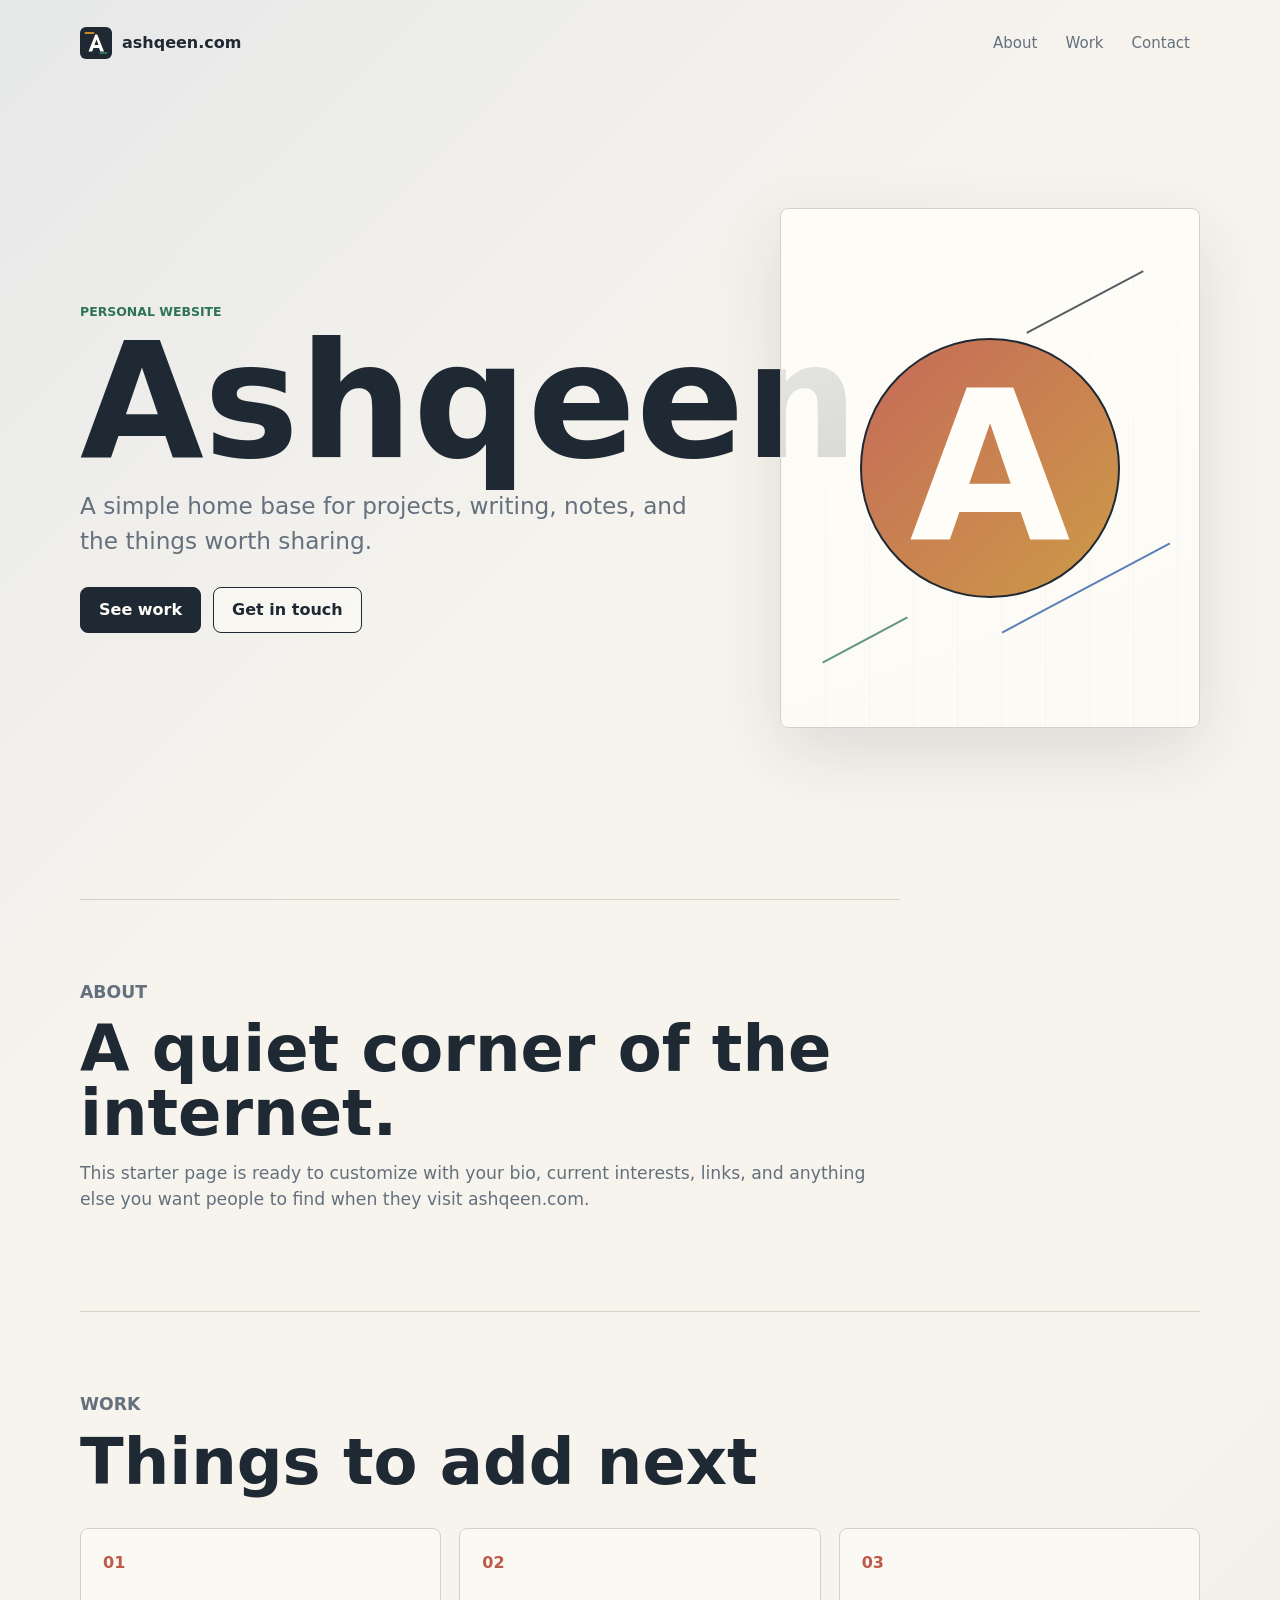
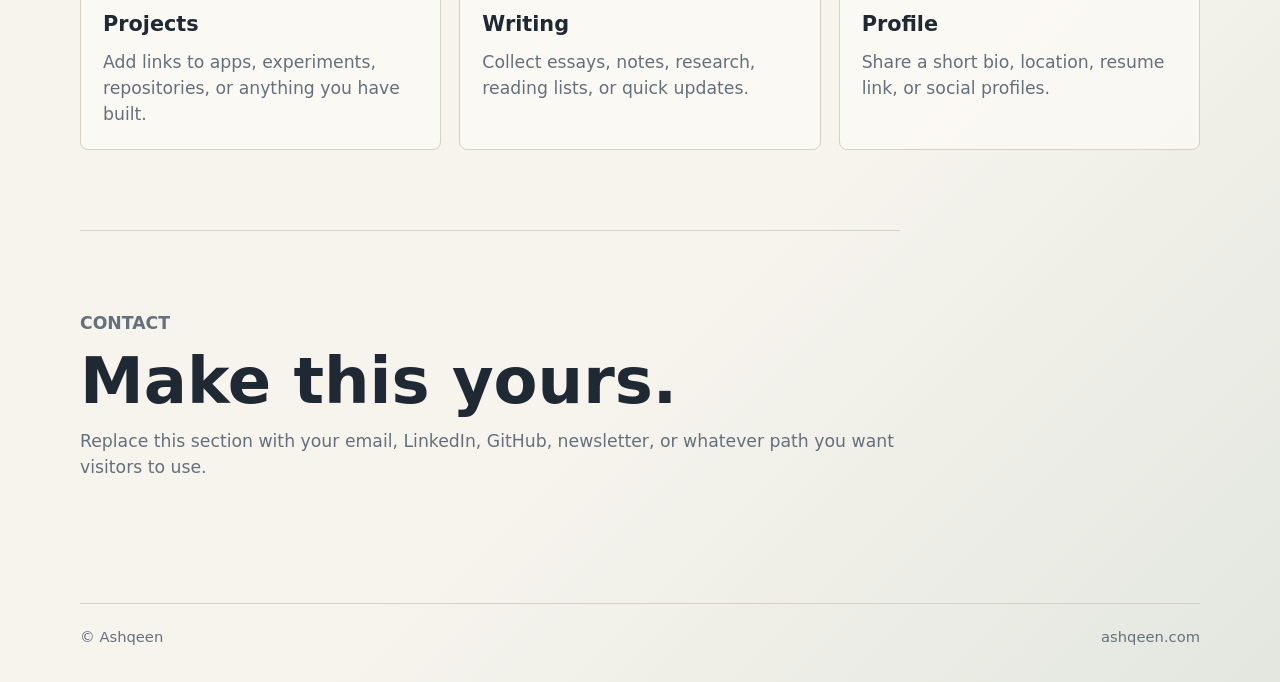
==== index.html @ 1aed115a "Initial ashqeen.com site" ====
<!doctype html>
<html lang="en">
  <head>
    <meta charset="utf-8">
    <meta name="viewport" content="width=device-width, initial-scale=1">
    <meta name="description" content="Personal website for Ashqeen.">
    <meta name="theme-color" content="#f7f4ee">
    <title>Ashqeen</title>
    <link rel="icon" href="assets/favicon.svg" type="image/svg+xml">
    <link rel="preload" href="styles.css" as="style">
    <link rel="stylesheet" href="styles.css">
  </head>
  <body>
    <header class="site-header" aria-label="Primary">
      <a class="brand" href="/" aria-label="Ashqeen home">
        <img src="assets/favicon.svg" alt="" width="32" height="32">
        <span>ashqeen.com</span>
      </a>
      <nav>
        <a href="#about">About</a>
        <a href="#work">Work</a>
        <a href="#contact">Contact</a>
      </nav>
    </header>

    <main>
      <section class="hero" aria-labelledby="intro-title">
        <div class="hero-copy">
          <p class="eyebrow">Personal website</p>
          <h1 id="intro-title">Ashqeen</h1>
          <p class="lede">
            A simple home base for projects, writing, notes, and the things worth sharing.
          </p>
          <div class="actions" aria-label="Page links">
            <a class="button primary" href="#work">See work</a>
            <a class="button secondary" href="#contact">Get in touch</a>
          </div>
        </div>
        <div class="portrait-panel" aria-hidden="true">
          <div class="monogram">A</div>
          <div class="signal-line one"></div>
          <div class="signal-line two"></div>
          <div class="signal-line three"></div>
        </div>
      </section>

      <section class="section" id="about" aria-labelledby="about-title">
        <p class="section-kicker">About</p>
        <h2 id="about-title">A quiet corner of the internet.</h2>
        <p>
          This starter page is ready to customize with your bio, current interests,
          links, and anything else you want people to find when they visit ashqeen.com.
        </p>
      </section>

      <section class="section work-grid" id="work" aria-labelledby="work-title">
        <div class="section-heading">
          <p class="section-kicker">Work</p>
          <h2 id="work-title">Things to add next</h2>
        </div>
        <article>
          <span class="item-index">01</span>
          <h3>Projects</h3>
          <p>Add links to apps, experiments, repositories, or anything you have built.</p>
        </article>
        <article>
          <span class="item-index">02</span>
          <h3>Writing</h3>
          <p>Collect essays, notes, research, reading lists, or quick updates.</p>
        </article>
        <article>
          <span class="item-index">03</span>
          <h3>Profile</h3>
          <p>Share a short bio, location, resume link, or social profiles.</p>
        </article>
      </section>

      <section class="section contact" id="contact" aria-labelledby="contact-title">
        <p class="section-kicker">Contact</p>
        <h2 id="contact-title">Make this yours.</h2>
        <p>
          Replace this section with your email, LinkedIn, GitHub, newsletter, or
          whatever path you want visitors to use.
        </p>
      </section>
    </main>

    <footer>
      <span>&copy; <span id="year"></span> Ashqeen</span>
      <a href="/">ashqeen.com</a>
    </footer>

    <script src="script.js"></script>
  </body>
</html>
---- styles.css ----
:root {
  color-scheme: light;
  --paper: #f7f4ee;
  --ink: #1f2933;
  --muted: #64707d;
  --line: #d7d0c4;
  --blue: #2457a6;
  --green: #2f735a;
  --coral: #bf5a48;
  --gold: #c58b2b;
  --white: #fffdf8;
  --shadow: 0 24px 70px rgba(31, 41, 51, 0.12);
}

* {
  box-sizing: border-box;
}

html {
  scroll-behavior: smooth;
}

body {
  margin: 0;
  min-height: 100vh;
  background:
    linear-gradient(135deg, rgba(36, 87, 166, 0.08), transparent 34%),
    linear-gradient(315deg, rgba(47, 115, 90, 0.1), transparent 28%),
    var(--paper);
  color: var(--ink);
  font-family:
    Inter, ui-sans-serif, system-ui, -apple-system, BlinkMacSystemFont, "Segoe UI",
    sans-serif;
  line-height: 1.5;
}

a {
  color: inherit;
  text-decoration: none;
}

.site-header {
  display: flex;
  align-items: center;
  justify-content: space-between;
  gap: 24px;
  width: min(1120px, calc(100% - 32px));
  margin: 0 auto;
  padding: 24px 0;
}

.brand {
  display: inline-flex;
  align-items: center;
  gap: 10px;
  font-weight: 800;
}

.brand img {
  display: block;
}

nav {
  display: flex;
  align-items: center;
  gap: 8px;
  color: var(--muted);
  font-size: 0.94rem;
}

nav a {
  border-radius: 8px;
  padding: 8px 10px;
}

nav a:hover,
nav a:focus-visible {
  background: rgba(255, 253, 248, 0.72);
  color: var(--ink);
  outline: none;
}

main {
  width: min(1120px, calc(100% - 32px));
  margin: 0 auto;
}

.hero {
  display: grid;
  grid-template-columns: minmax(0, 1fr) minmax(280px, 420px);
  align-items: center;
  gap: clamp(28px, 6vw, 72px);
  min-height: calc(100vh - 88px);
  padding: 36px 0 86px;
}

.hero-copy {
  max-width: 720px;
}

.eyebrow,
.section-kicker {
  margin: 0 0 12px;
  color: var(--green);
  font-size: 0.78rem;
  font-weight: 800;
  letter-spacing: 0;
  text-transform: uppercase;
}

h1,
h2,
h3,
p {
  margin-top: 0;
}

h1 {
  max-width: 10ch;
  margin-bottom: 18px;
  font-size: clamp(4.2rem, 16vw, 10rem);
  line-height: 0.86;
  letter-spacing: 0;
}

.lede {
  max-width: 650px;
  margin-bottom: 28px;
  color: var(--muted);
  font-size: clamp(1.1rem, 2vw, 1.45rem);
}

.actions {
  display: flex;
  flex-wrap: wrap;
  gap: 12px;
}

.button {
  display: inline-flex;
  align-items: center;
  justify-content: center;
  min-height: 46px;
  border: 1px solid var(--ink);
  border-radius: 8px;
  padding: 0 18px;
  font-weight: 800;
}

.button.primary {
  background: var(--ink);
  color: var(--white);
}

.button.secondary {
  background: rgba(255, 253, 248, 0.55);
}

.button:hover,
.button:focus-visible {
  transform: translateY(-1px);
  box-shadow: 0 10px 24px rgba(31, 41, 51, 0.12);
  outline: none;
}

.portrait-panel {
  position: relative;
  display: grid;
  place-items: center;
  min-height: 520px;
  overflow: hidden;
  border: 1px solid var(--line);
  border-radius: 8px;
  background:
    linear-gradient(160deg, rgba(255, 253, 248, 0.94), rgba(255, 253, 248, 0.68)),
    repeating-linear-gradient(
      90deg,
      rgba(36, 87, 166, 0.14) 0 1px,
      transparent 1px 44px
    );
  box-shadow: var(--shadow);
}

.monogram {
  display: grid;
  place-items: center;
  width: min(70%, 260px);
  aspect-ratio: 1;
  border: 2px solid var(--ink);
  border-radius: 50%;
  background:
    linear-gradient(135deg, rgba(191, 90, 72, 0.9), rgba(197, 139, 43, 0.86));
  color: var(--white);
  font-size: clamp(8rem, 19vw, 13rem);
  font-weight: 900;
  line-height: 1;
}

.signal-line {
  position: absolute;
  height: 2px;
  transform: rotate(-28deg);
  transform-origin: center;
  background: var(--ink);
  opacity: 0.75;
}

.signal-line.one {
  top: 92px;
  right: 48px;
  width: 132px;
}

.signal-line.two {
  right: 18px;
  bottom: 138px;
  width: 190px;
  background: var(--blue);
}

.signal-line.three {
  bottom: 86px;
  left: 36px;
  width: 96px;
  background: var(--green);
}

.section {
  max-width: 820px;
  padding: 80px 0;
  border-top: 1px solid var(--line);
}

.section h2 {
  margin-bottom: 16px;
  font-size: clamp(2rem, 5vw, 4rem);
  line-height: 1;
}

.section p {
  color: var(--muted);
  font-size: 1.08rem;
}

.work-grid {
  display: grid;
  grid-template-columns: repeat(3, minmax(0, 1fr));
  gap: 18px;
  max-width: none;
}

.section-heading {
  grid-column: 1 / -1;
}

article {
  min-height: 220px;
  border: 1px solid var(--line);
  border-radius: 8px;
  padding: 22px;
  background: rgba(255, 253, 248, 0.6);
}

.item-index {
  display: block;
  margin-bottom: 34px;
  color: var(--coral);
  font-weight: 900;
}

article h3 {
  margin-bottom: 10px;
  font-size: 1.3rem;
}

article p {
  margin-bottom: 0;
  font-size: 0.98rem;
}

.contact {
  padding-bottom: 104px;
}

footer {
  display: flex;
  align-items: center;
  justify-content: space-between;
  gap: 16px;
  width: min(1120px, calc(100% - 32px));
  margin: 0 auto;
  border-top: 1px solid var(--line);
  padding: 22px 0 34px;
  color: var(--muted);
  font-size: 0.92rem;
}

@media (max-width: 820px) {
  .site-header,
  footer {
    align-items: flex-start;
    flex-direction: column;
  }

  nav {
    width: 100%;
    justify-content: space-between;
  }

  .hero {
    grid-template-columns: 1fr;
    min-height: auto;
    padding-top: 42px;
  }

  .portrait-panel {
    min-height: 340px;
  }

  .work-grid {
    grid-template-columns: 1fr;
  }
}

@media (max-width: 480px) {
  .site-header,
  main,
  footer {
    width: min(100% - 24px, 1120px);
  }

  .brand span {
    font-size: 0.95rem;
  }

  nav a {
    padding: 8px 6px;
  }

  .button {
    width: 100%;
  }
}
---- styles.css ----
:root {
  color-scheme: light;
  --paper: #f7f4ee;
  --ink: #1f2933;
  --muted: #64707d;
  --line: #d7d0c4;
  --blue: #2457a6;
  --green: #2f735a;
  --coral: #bf5a48;
  --gold: #c58b2b;
  --white: #fffdf8;
  --shadow: 0 24px 70px rgba(31, 41, 51, 0.12);
}

* {
  box-sizing: border-box;
}

html {
  scroll-behavior: smooth;
}

body {
  margin: 0;
  min-height: 100vh;
  background:
    linear-gradient(135deg, rgba(36, 87, 166, 0.08), transparent 34%),
    linear-gradient(315deg, rgba(47, 115, 90, 0.1), transparent 28%),
    var(--paper);
  color: var(--ink);
  font-family:
    Inter, ui-sans-serif, system-ui, -apple-system, BlinkMacSystemFont, "Segoe UI",
    sans-serif;
  line-height: 1.5;
}

a {
  color: inherit;
  text-decoration: none;
}

.site-header {
  display: flex;
  align-items: center;
  justify-content: space-between;
  gap: 24px;
  width: min(1120px, calc(100% - 32px));
  margin: 0 auto;
  padding: 24px 0;
}

.brand {
  display: inline-flex;
  align-items: center;
  gap: 10px;
  font-weight: 800;
}

.brand img {
  display: block;
}

nav {
  display: flex;
  align-items: center;
  gap: 8px;
  color: var(--muted);
  font-size: 0.94rem;
}

nav a {
  border-radius: 8px;
  padding: 8px 10px;
}

nav a:hover,
nav a:focus-visible {
  background: rgba(255, 253, 248, 0.72);
  color: var(--ink);
  outline: none;
}

main {
  width: min(1120px, calc(100% - 32px));
  margin: 0 auto;
}

.hero {
  display: grid;
  grid-template-columns: minmax(0, 1fr) minmax(280px, 420px);
  align-items: center;
  gap: clamp(28px, 6vw, 72px);
  min-height: calc(100vh - 88px);
  padding: 36px 0 86px;
}

.hero-copy {
  max-width: 720px;
}

.eyebrow,
.section-kicker {
  margin: 0 0 12px;
  color: var(--green);
  font-size: 0.78rem;
  font-weight: 800;
  letter-spacing: 0;
  text-transform: uppercase;
}

h1,
h2,
h3,
p {
  margin-top: 0;
}

h1 {
  max-width: 10ch;
  margin-bottom: 18px;
  font-size: clamp(4.2rem, 16vw, 10rem);
  line-height: 0.86;
  letter-spacing: 0;
}

.lede {
  max-width: 650px;
  margin-bottom: 28px;
  color: var(--muted);
  font-size: clamp(1.1rem, 2vw, 1.45rem);
}

.actions {
  display: flex;
  flex-wrap: wrap;
  gap: 12px;
}

.button {
  display: inline-flex;
  align-items: center;
  justify-content: center;
  min-height: 46px;
  border: 1px solid var(--ink);
  border-radius: 8px;
  padding: 0 18px;
  font-weight: 800;
}

.button.primary {
  background: var(--ink);
  color: var(--white);
}

.button.secondary {
  background: rgba(255, 253, 248, 0.55);
}

.button:hover,
.button:focus-visible {
  transform: translateY(-1px);
  box-shadow: 0 10px 24px rgba(31, 41, 51, 0.12);
  outline: none;
}

.portrait-panel {
  position: relative;
  display: grid;
  place-items: center;
  min-height: 520px;
  overflow: hidden;
  border: 1px solid var(--line);
  border-radius: 8px;
  background:
    linear-gradient(160deg, rgba(255, 253, 248, 0.94), rgba(255, 253, 248, 0.68)),
    repeating-linear-gradient(
      90deg,
      rgba(36, 87, 166, 0.14) 0 1px,
      transparent 1px 44px
    );
  box-shadow: var(--shadow);
}

.monogram {
  display: grid;
  place-items: center;
  width: min(70%, 260px);
  aspect-ratio: 1;
  border: 2px solid var(--ink);
  border-radius: 50%;
  background:
    linear-gradient(135deg, rgba(191, 90, 72, 0.9), rgba(197, 139, 43, 0.86));
  color: var(--white);
  font-size: clamp(8rem, 19vw, 13rem);
  font-weight: 900;
  line-height: 1;
}

.signal-line {
  position: absolute;
  height: 2px;
  transform: rotate(-28deg);
  transform-origin: center;
  background: var(--ink);
  opacity: 0.75;
}

.signal-line.one {
  top: 92px;
  right: 48px;
  width: 132px;
}

.signal-line.two {
  right: 18px;
  bottom: 138px;
  width: 190px;
  background: var(--blue);
}

.signal-line.three {
  bottom: 86px;
  left: 36px;
  width: 96px;
  background: var(--green);
}

.section {
  max-width: 820px;
  padding: 80px 0;
  border-top: 1px solid var(--line);
}

.section h2 {
  margin-bottom: 16px;
  font-size: clamp(2rem, 5vw, 4rem);
  line-height: 1;
}

.section p {
  color: var(--muted);
  font-size: 1.08rem;
}

.work-grid {
  display: grid;
  grid-template-columns: repeat(3, minmax(0, 1fr));
  gap: 18px;
  max-width: none;
}

.section-heading {
  grid-column: 1 / -1;
}

article {
  min-height: 220px;
  border: 1px solid var(--line);
  border-radius: 8px;
  padding: 22px;
  background: rgba(255, 253, 248, 0.6);
}

.item-index {
  display: block;
  margin-bottom: 34px;
  color: var(--coral);
  font-weight: 900;
}

article h3 {
  margin-bottom: 10px;
  font-size: 1.3rem;
}

article p {
  margin-bottom: 0;
  font-size: 0.98rem;
}

.contact {
  padding-bottom: 104px;
}

footer {
  display: flex;
  align-items: center;
  justify-content: space-between;
  gap: 16px;
  width: min(1120px, calc(100% - 32px));
  margin: 0 auto;
  border-top: 1px solid var(--line);
  padding: 22px 0 34px;
  color: var(--muted);
  font-size: 0.92rem;
}

@media (max-width: 820px) {
  .site-header,
  footer {
    align-items: flex-start;
    flex-direction: column;
  }

  nav {
    width: 100%;
    justify-content: space-between;
  }

  .hero {
    grid-template-columns: 1fr;
    min-height: auto;
    padding-top: 42px;
  }

  .portrait-panel {
    min-height: 340px;
  }

  .work-grid {
    grid-template-columns: 1fr;
  }
}

@media (max-width: 480px) {
  .site-header,
  main,
  footer {
    width: min(100% - 24px, 1120px);
  }

  .brand span {
    font-size: 0.95rem;
  }

  nav a {
    padding: 8px 6px;
  }

  .button {
    width: 100%;
  }
}
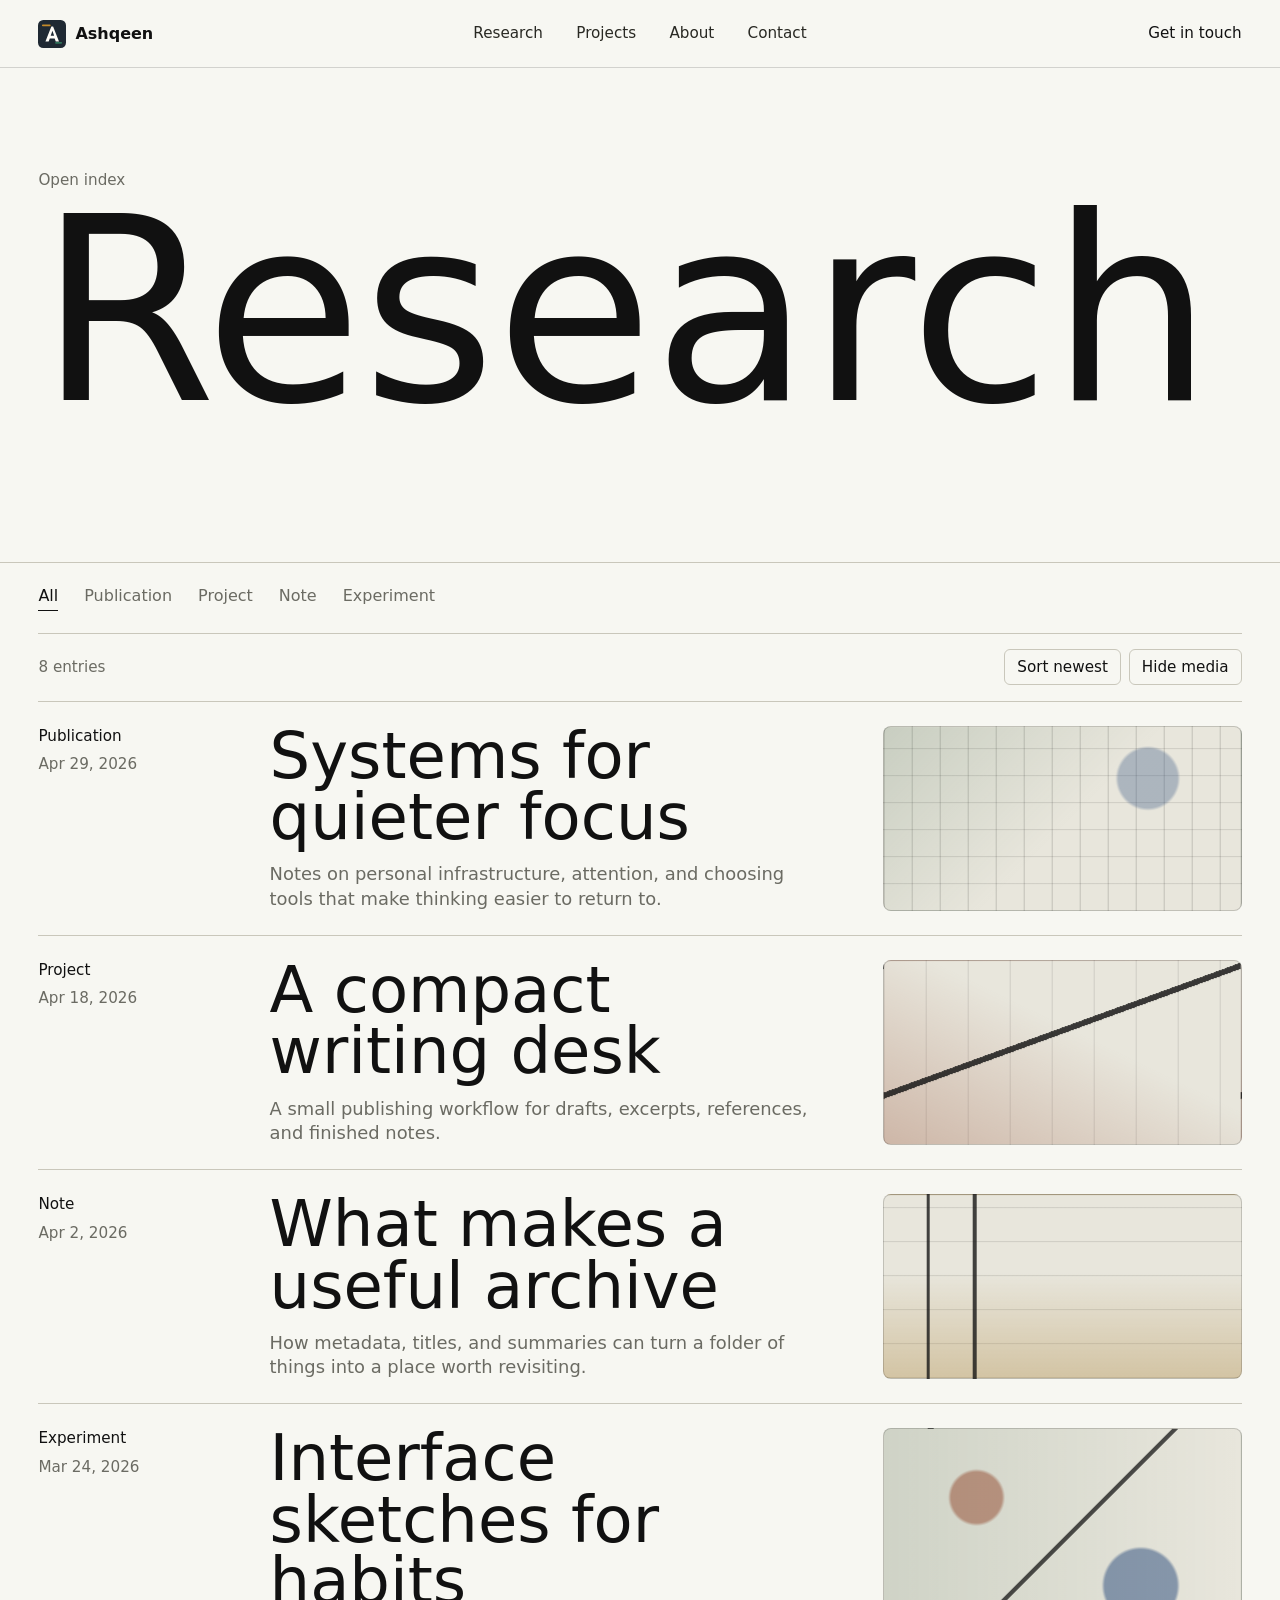
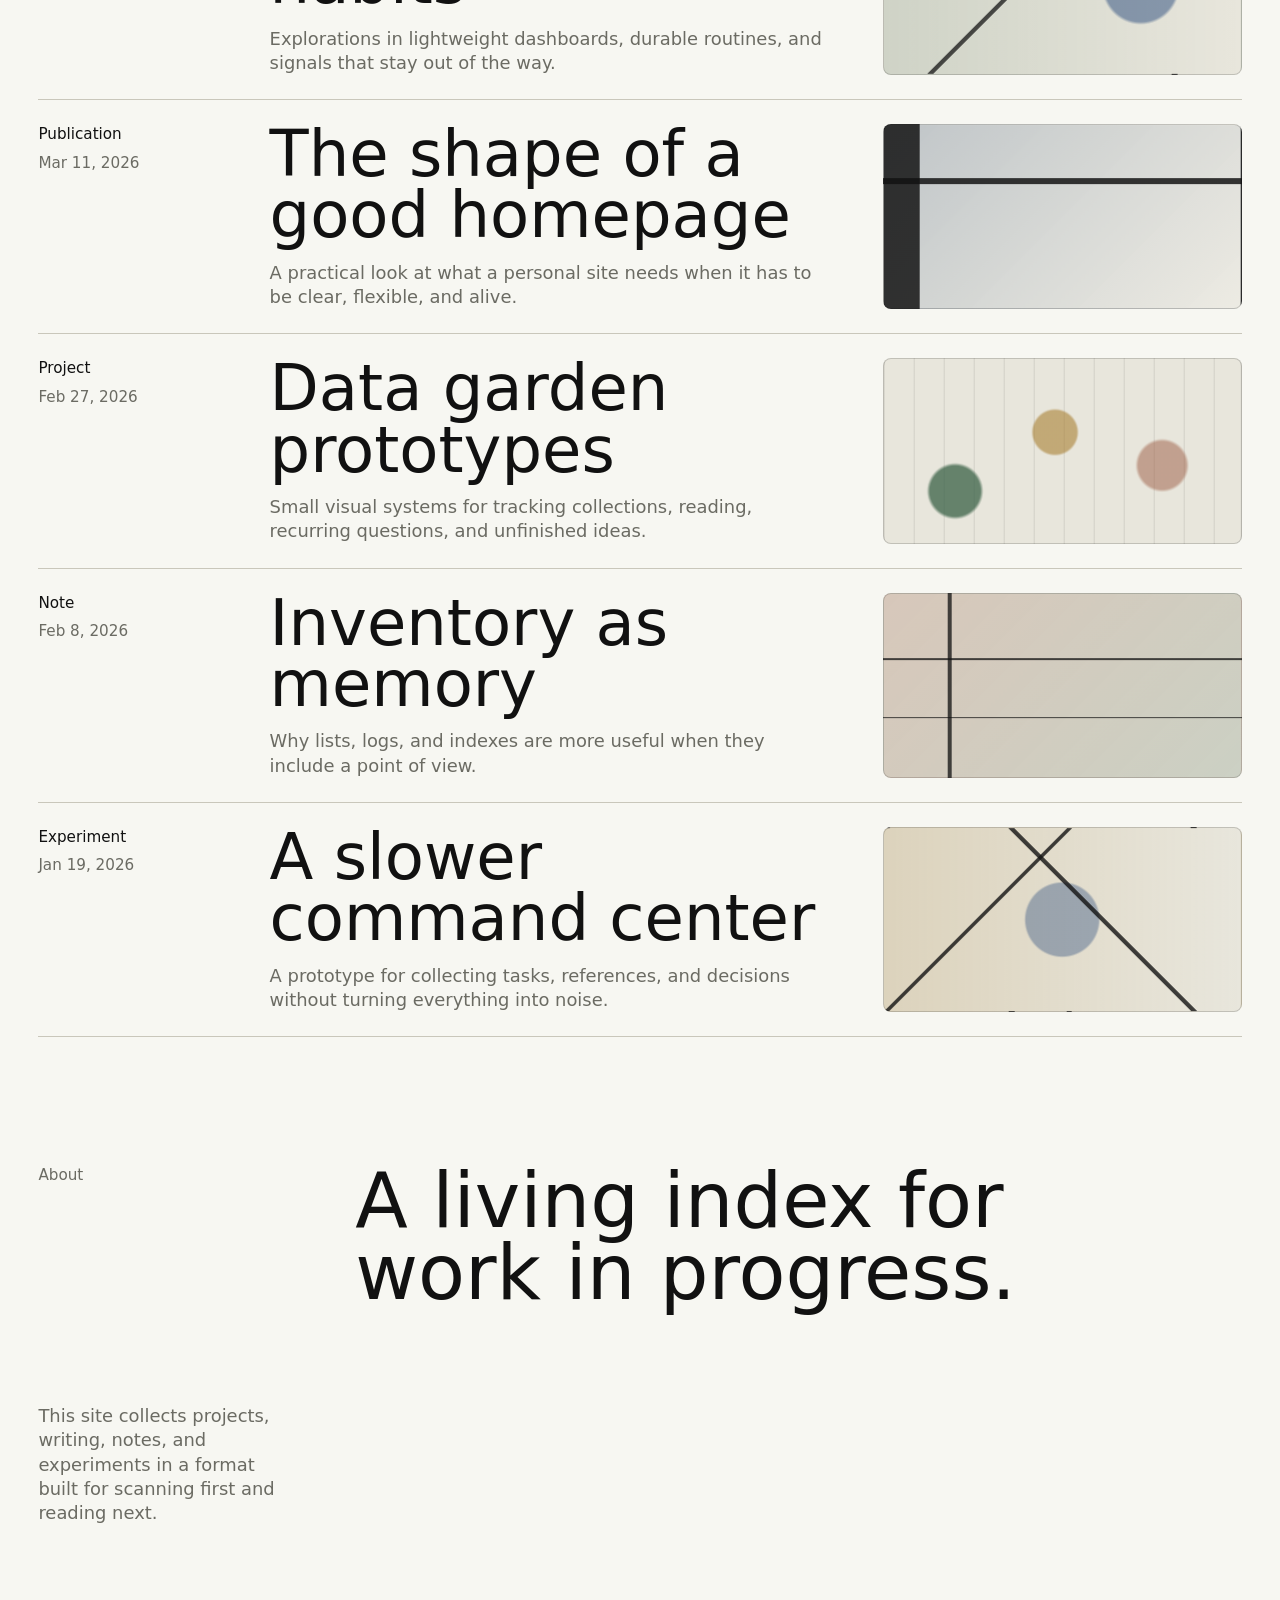
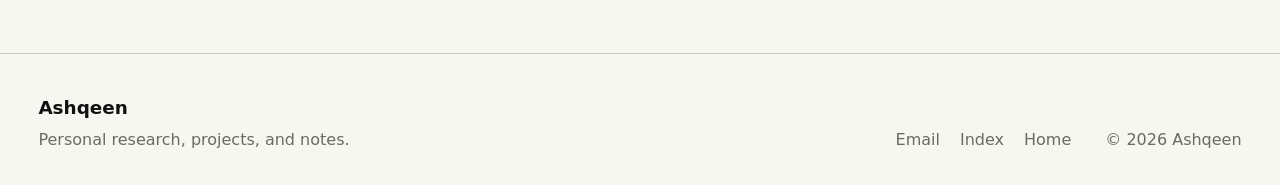
==== commit 8d24f5b0: "db migration from card names to ids for decks, conditoinals, boards, stats" ====
--- a/index.html
+++ b/index.html
@@ -3,9 +3,9 @@
   <head>
     <meta charset="utf-8">
     <meta name="viewport" content="width=device-width, initial-scale=1">
-    <meta name="description" content="Personal website for Ashqeen.">
-    <meta name="theme-color" content="#f7f4ee">
-    <title>Ashqeen</title>
+    <meta name="description" content="Personal research index for Ashqeen.">
+    <meta name="theme-color" content="#f7f7f2">
+    <title>Ashqeen Research</title>
     <link rel="icon" href="assets/favicon.svg" type="image/svg+xml">
     <link rel="preload" href="styles.css" as="style">
     <link rel="stylesheet" href="styles.css">
@@ -13,81 +13,177 @@
   <body>
     <header class="site-header" aria-label="Primary">
       <a class="brand" href="/" aria-label="Ashqeen home">
-        <img src="assets/favicon.svg" alt="" width="32" height="32">
-        <span>ashqeen.com</span>
+        <img src="assets/favicon.svg" alt="" width="28" height="28">
+        <span>Ashqeen</span>
       </a>
-      <nav>
+      <nav class="primary-nav" aria-label="Main navigation">
+        <a href="#index">Research</a>
+        <a href="#index">Projects</a>
         <a href="#about">About</a>
-        <a href="#work">Work</a>
         <a href="#contact">Contact</a>
       </nav>
+      <a class="header-link" href="mailto:hello@ashqeen.com">Get in touch</a>
     </header>
 
     <main>
-      <section class="hero" aria-labelledby="intro-title">
-        <div class="hero-copy">
-          <p class="eyebrow">Personal website</p>
-          <h1 id="intro-title">Ashqeen</h1>
-          <p class="lede">
-            A simple home base for projects, writing, notes, and the things worth sharing.
-          </p>
-          <div class="actions" aria-label="Page links">
-            <a class="button primary" href="#work">See work</a>
-            <a class="button secondary" href="#contact">Get in touch</a>
+      <section class="page-intro" aria-labelledby="page-title">
+        <p class="breadcrumb">Open index</p>
+        <h1 id="page-title">Research</h1>
+      </section>
+
+      <section class="index-shell" id="index" aria-label="Research index">
+        <div class="index-tabs" role="tablist" aria-label="Filter research">
+          <button class="tab is-active" type="button" data-filter="all" aria-pressed="true">All</button>
+          <button class="tab" type="button" data-filter="publication" aria-pressed="false">Publication</button>
+          <button class="tab" type="button" data-filter="project" aria-pressed="false">Project</button>
+          <button class="tab" type="button" data-filter="note" aria-pressed="false">Note</button>
+          <button class="tab" type="button" data-filter="experiment" aria-pressed="false">Experiment</button>
+        </div>
+
+        <div class="index-controls" aria-label="Index controls">
+          <span id="result-count">8 entries</span>
+          <div class="control-group">
+            <button class="control-button" type="button" id="sort-toggle" aria-pressed="false">Sort newest</button>
+            <button class="control-button" type="button" id="media-toggle" aria-pressed="true">Hide media</button>
           </div>
         </div>
-        <div class="portrait-panel" aria-hidden="true">
-          <div class="monogram">A</div>
-          <div class="signal-line one"></div>
-          <div class="signal-line two"></div>
-          <div class="signal-line three"></div>
+
+        <div class="article-grid" id="article-grid">
+          <article class="research-card" data-category="publication" data-date="2026-04-29">
+            <a href="#contact" aria-label="Read Systems for quieter focus">
+              <div class="card-meta">
+                <span>Publication</span>
+                <time datetime="2026-04-29">Apr 29, 2026</time>
+              </div>
+              <div class="card-body">
+                <h2>Systems for quieter focus</h2>
+                <p>Notes on personal infrastructure, attention, and choosing tools that make thinking easier to return to.</p>
+              </div>
+              <div class="card-media media-field" aria-hidden="true"></div>
+            </a>
+          </article>
+
+          <article class="research-card" data-category="project" data-date="2026-04-18">
+            <a href="#contact" aria-label="Read A compact writing desk">
+              <div class="card-meta">
+                <span>Project</span>
+                <time datetime="2026-04-18">Apr 18, 2026</time>
+              </div>
+              <div class="card-body">
+                <h2>A compact writing desk</h2>
+                <p>A small publishing workflow for drafts, excerpts, references, and finished notes.</p>
+              </div>
+              <div class="card-media media-desk" aria-hidden="true"></div>
+            </a>
+          </article>
+
+          <article class="research-card" data-category="note" data-date="2026-04-02">
+            <a href="#contact" aria-label="Read What makes a useful archive">
+              <div class="card-meta">
+                <span>Note</span>
+                <time datetime="2026-04-02">Apr 2, 2026</time>
+              </div>
+              <div class="card-body">
+                <h2>What makes a useful archive</h2>
+                <p>How metadata, titles, and summaries can turn a folder of things into a place worth revisiting.</p>
+              </div>
+              <div class="card-media media-archive" aria-hidden="true"></div>
+            </a>
+          </article>
+
+          <article class="research-card" data-category="experiment" data-date="2026-03-24">
+            <a href="#contact" aria-label="Read Interface sketches for habits">
+              <div class="card-meta">
+                <span>Experiment</span>
+                <time datetime="2026-03-24">Mar 24, 2026</time>
+              </div>
+              <div class="card-body">
+                <h2>Interface sketches for habits</h2>
+                <p>Explorations in lightweight dashboards, durable routines, and signals that stay out of the way.</p>
+              </div>
+              <div class="card-media media-sketch" aria-hidden="true"></div>
+            </a>
+          </article>
+
+          <article class="research-card" data-category="publication" data-date="2026-03-11">
+            <a href="#contact" aria-label="Read The shape of a good homepage">
+              <div class="card-meta">
+                <span>Publication</span>
+                <time datetime="2026-03-11">Mar 11, 2026</time>
+              </div>
+              <div class="card-body">
+                <h2>The shape of a good homepage</h2>
+                <p>A practical look at what a personal site needs when it has to be clear, flexible, and alive.</p>
+              </div>
+              <div class="card-media media-home" aria-hidden="true"></div>
+            </a>
+          </article>
+
+          <article class="research-card" data-category="project" data-date="2026-02-27">
+            <a href="#contact" aria-label="Read Data garden prototypes">
+              <div class="card-meta">
+                <span>Project</span>
+                <time datetime="2026-02-27">Feb 27, 2026</time>
+              </div>
+              <div class="card-body">
+                <h2>Data garden prototypes</h2>
+                <p>Small visual systems for tracking collections, reading, recurring questions, and unfinished ideas.</p>
+              </div>
+              <div class="card-media media-garden" aria-hidden="true"></div>
+            </a>
+          </article>
+
+          <article class="research-card" data-category="note" data-date="2026-02-08">
+            <a href="#contact" aria-label="Read Inventory as memory">
+              <div class="card-meta">
+                <span>Note</span>
+                <time datetime="2026-02-08">Feb 8, 2026</time>
+              </div>
+              <div class="card-body">
+                <h2>Inventory as memory</h2>
+                <p>Why lists, logs, and indexes are more useful when they include a point of view.</p>
+              </div>
+              <div class="card-media media-memory" aria-hidden="true"></div>
+            </a>
+          </article>
+
+          <article class="research-card" data-category="experiment" data-date="2026-01-19">
+            <a href="#contact" aria-label="Read A slower command center">
+              <div class="card-meta">
+                <span>Experiment</span>
+                <time datetime="2026-01-19">Jan 19, 2026</time>
+              </div>
+              <div class="card-body">
+                <h2>A slower command center</h2>
+                <p>A prototype for collecting tasks, references, and decisions without turning everything into noise.</p>
+              </div>
+              <div class="card-media media-center" aria-hidden="true"></div>
+            </a>
+          </article>
         </div>
       </section>
 
-      <section class="section" id="about" aria-labelledby="about-title">
+      <section class="about-band" id="about" aria-labelledby="about-title">
         <p class="section-kicker">About</p>
-        <h2 id="about-title">A quiet corner of the internet.</h2>
+        <h2 id="about-title">A living index for work in progress.</h2>
         <p>
-          This starter page is ready to customize with your bio, current interests,
-          links, and anything else you want people to find when they visit ashqeen.com.
-        </p>
-      </section>
-
-      <section class="section work-grid" id="work" aria-labelledby="work-title">
-        <div class="section-heading">
-          <p class="section-kicker">Work</p>
-          <h2 id="work-title">Things to add next</h2>
-        </div>
-        <article>
-          <span class="item-index">01</span>
-          <h3>Projects</h3>
-          <p>Add links to apps, experiments, repositories, or anything you have built.</p>
-        </article>
-        <article>
-          <span class="item-index">02</span>
-          <h3>Writing</h3>
-          <p>Collect essays, notes, research, reading lists, or quick updates.</p>
-        </article>
-        <article>
-          <span class="item-index">03</span>
-          <h3>Profile</h3>
-          <p>Share a short bio, location, resume link, or social profiles.</p>
-        </article>
-      </section>
-
-      <section class="section contact" id="contact" aria-labelledby="contact-title">
-        <p class="section-kicker">Contact</p>
-        <h2 id="contact-title">Make this yours.</h2>
-        <p>
-          Replace this section with your email, LinkedIn, GitHub, newsletter, or
-          whatever path you want visitors to use.
+          This site collects projects, writing, notes, and experiments in a format
+          built for scanning first and reading next.
         </p>
       </section>
     </main>
 
-    <footer>
-      <span>&copy; <span id="year"></span> Ashqeen</span>
-      <a href="/">ashqeen.com</a>
+    <footer id="contact">
+      <div>
+        <h2>Ashqeen</h2>
+        <p>Personal research, projects, and notes.</p>
+      </div>
+      <div class="footer-links" aria-label="Footer links">
+        <a href="mailto:hello@ashqeen.com">Email</a>
+        <a href="#index">Index</a>
+        <a href="/">Home</a>
+      </div>
+      <p class="copyright">&copy; <span id="year"></span> Ashqeen</p>
     </footer>
 
     <script src="script.js"></script>
--- a/styles.css
+++ b/styles.css
@@ -1,15 +1,15 @@
 :root {
   color-scheme: light;
-  --paper: #f7f4ee;
-  --ink: #1f2933;
-  --muted: #64707d;
-  --line: #d7d0c4;
-  --blue: #2457a6;
-  --green: #2f735a;
-  --coral: #bf5a48;
-  --gold: #c58b2b;
-  --white: #fffdf8;
-  --shadow: 0 24px 70px rgba(31, 41, 51, 0.12);
+  --paper: #f7f7f2;
+  --ink: #111111;
+  --muted: #6b6b63;
+  --soft: #e8e6dc;
+  --line: #c9c7bb;
+  --panel: #ffffff;
+  --green: #375f44;
+  --blue: #2f4f7f;
+  --clay: #9b5b42;
+  --gold: #a67c2d;
 }
 
 * {
@@ -23,15 +23,20 @@
 body {
   margin: 0;
   min-height: 100vh;
-  background:
-    linear-gradient(135deg, rgba(36, 87, 166, 0.08), transparent 34%),
-    linear-gradient(315deg, rgba(47, 115, 90, 0.1), transparent 28%),
-    var(--paper);
+  background: var(--paper);
   color: var(--ink);
   font-family:
     Inter, ui-sans-serif, system-ui, -apple-system, BlinkMacSystemFont, "Segoe UI",
     sans-serif;
-  line-height: 1.5;
+  line-height: 1.35;
+}
+
+body.media-hidden .card-media {
+  display: none;
+}
+
+body.media-hidden .research-card a {
+  grid-template-columns: 180px minmax(0, 1fr);
 }
 
 a {
@@ -39,305 +44,438 @@
   text-decoration: none;
 }
 
+button {
+  color: inherit;
+  font: inherit;
+}
+
 .site-header {
+  position: sticky;
+  top: 0;
+  z-index: 10;
+  display: grid;
+  grid-template-columns: minmax(120px, 1fr) auto minmax(120px, 1fr);
+  align-items: center;
+  gap: 18px;
+  min-height: 68px;
+  border-bottom: 1px solid rgba(17, 17, 17, 0.16);
+  padding: 0 clamp(16px, 3vw, 40px);
+  background: rgba(247, 247, 242, 0.92);
+  backdrop-filter: blur(16px);
+}
+
+.brand,
+.primary-nav,
+.header-link,
+.footer-links {
   display: flex;
   align-items: center;
-  justify-content: space-between;
-  gap: 24px;
-  width: min(1120px, calc(100% - 32px));
-  margin: 0 auto;
-  padding: 24px 0;
 }
 
 .brand {
-  display: inline-flex;
-  align-items: center;
-  gap: 10px;
-  font-weight: 800;
+  gap: 9px;
+  width: max-content;
+  font-weight: 700;
 }
 
 .brand img {
   display: block;
 }
 
-nav {
+.primary-nav {
+  justify-content: center;
+  gap: clamp(14px, 2.6vw, 34px);
+  color: #292923;
+  font-size: 0.95rem;
+}
+
+.primary-nav a,
+.header-link,
+.footer-links a {
+  border-radius: 6px;
+  text-underline-offset: 4px;
+}
+
+.primary-nav a:hover,
+.primary-nav a:focus-visible,
+.header-link:hover,
+.header-link:focus-visible,
+.footer-links a:hover,
+.footer-links a:focus-visible {
+  text-decoration: underline;
+  outline: none;
+}
+
+.header-link {
+  justify-self: end;
+  width: max-content;
+  font-size: 0.95rem;
+}
+
+main {
+  width: min(100%, 1600px);
+  margin: 0 auto;
+}
+
+.page-intro {
+  min-height: clamp(360px, 55vh, 640px);
+  border-bottom: 1px solid var(--line);
+  padding: clamp(38px, 8vw, 118px) clamp(16px, 3vw, 40px) 30px;
+}
+
+.breadcrumb,
+.section-kicker {
+  margin: 0 0 16px;
+  color: var(--muted);
+  font-size: 0.95rem;
+}
+
+h1,
+h2,
+p {
+  margin-top: 0;
+}
+
+h1 {
+  margin-bottom: 0;
+  font-size: clamp(5.5rem, 20vw, 18rem);
+  font-weight: 500;
+  letter-spacing: 0;
+  line-height: 0.82;
+}
+
+.index-shell {
+  padding: 0 clamp(16px, 3vw, 40px);
+}
+
+.index-tabs {
   display: flex;
   align-items: center;
-  gap: 8px;
-  color: var(--muted);
-  font-size: 0.94rem;
-}
-
-nav a {
-  border-radius: 8px;
-  padding: 8px 10px;
-}
-
-nav a:hover,
-nav a:focus-visible {
-  background: rgba(255, 253, 248, 0.72);
+  gap: 26px;
+  overflow-x: auto;
+  border-bottom: 1px solid var(--line);
+  padding: 22px 0;
+  scrollbar-width: none;
+}
+
+.index-tabs::-webkit-scrollbar {
+  display: none;
+}
+
+.tab,
+.control-button {
+  border: 0;
+  background: transparent;
+  cursor: pointer;
+}
+
+.tab {
+  flex: 0 0 auto;
+  border-bottom: 1px solid transparent;
+  padding: 0 0 3px;
+  color: var(--muted);
+}
+
+.tab:hover,
+.tab:focus-visible,
+.tab.is-active {
+  border-color: var(--ink);
   color: var(--ink);
   outline: none;
 }
 
-main {
-  width: min(1120px, calc(100% - 32px));
-  margin: 0 auto;
-}
-
-.hero {
-  display: grid;
-  grid-template-columns: minmax(0, 1fr) minmax(280px, 420px);
-  align-items: center;
-  gap: clamp(28px, 6vw, 72px);
-  min-height: calc(100vh - 88px);
-  padding: 36px 0 86px;
-}
-
-.hero-copy {
-  max-width: 720px;
-}
-
-.eyebrow,
-.section-kicker {
-  margin: 0 0 12px;
-  color: var(--green);
-  font-size: 0.78rem;
-  font-weight: 800;
-  letter-spacing: 0;
-  text-transform: uppercase;
-}
-
-h1,
-h2,
-h3,
-p {
-  margin-top: 0;
-}
-
-h1 {
-  max-width: 10ch;
-  margin-bottom: 18px;
-  font-size: clamp(4.2rem, 16vw, 10rem);
-  line-height: 0.86;
-  letter-spacing: 0;
-}
-
-.lede {
-  max-width: 650px;
-  margin-bottom: 28px;
-  color: var(--muted);
-  font-size: clamp(1.1rem, 2vw, 1.45rem);
-}
-
-.actions {
-  display: flex;
-  flex-wrap: wrap;
-  gap: 12px;
-}
-
-.button {
-  display: inline-flex;
-  align-items: center;
-  justify-content: center;
-  min-height: 46px;
-  border: 1px solid var(--ink);
-  border-radius: 8px;
-  padding: 0 18px;
-  font-weight: 800;
-}
-
-.button.primary {
-  background: var(--ink);
-  color: var(--white);
-}
-
-.button.secondary {
-  background: rgba(255, 253, 248, 0.55);
-}
-
-.button:hover,
-.button:focus-visible {
-  transform: translateY(-1px);
-  box-shadow: 0 10px 24px rgba(31, 41, 51, 0.12);
-  outline: none;
-}
-
-.portrait-panel {
-  position: relative;
-  display: grid;
-  place-items: center;
-  min-height: 520px;
-  overflow: hidden;
-  border: 1px solid var(--line);
-  border-radius: 8px;
-  background:
-    linear-gradient(160deg, rgba(255, 253, 248, 0.94), rgba(255, 253, 248, 0.68)),
-    repeating-linear-gradient(
-      90deg,
-      rgba(36, 87, 166, 0.14) 0 1px,
-      transparent 1px 44px
-    );
-  box-shadow: var(--shadow);
-}
-
-.monogram {
-  display: grid;
-  place-items: center;
-  width: min(70%, 260px);
-  aspect-ratio: 1;
-  border: 2px solid var(--ink);
-  border-radius: 50%;
-  background:
-    linear-gradient(135deg, rgba(191, 90, 72, 0.9), rgba(197, 139, 43, 0.86));
-  color: var(--white);
-  font-size: clamp(8rem, 19vw, 13rem);
-  font-weight: 900;
-  line-height: 1;
-}
-
-.signal-line {
-  position: absolute;
-  height: 2px;
-  transform: rotate(-28deg);
-  transform-origin: center;
-  background: var(--ink);
-  opacity: 0.75;
-}
-
-.signal-line.one {
-  top: 92px;
-  right: 48px;
-  width: 132px;
-}
-
-.signal-line.two {
-  right: 18px;
-  bottom: 138px;
-  width: 190px;
-  background: var(--blue);
-}
-
-.signal-line.three {
-  bottom: 86px;
-  left: 36px;
-  width: 96px;
-  background: var(--green);
-}
-
-.section {
-  max-width: 820px;
-  padding: 80px 0;
-  border-top: 1px solid var(--line);
-}
-
-.section h2 {
-  margin-bottom: 16px;
-  font-size: clamp(2rem, 5vw, 4rem);
-  line-height: 1;
-}
-
-.section p {
-  color: var(--muted);
-  font-size: 1.08rem;
-}
-
-.work-grid {
-  display: grid;
-  grid-template-columns: repeat(3, minmax(0, 1fr));
-  gap: 18px;
-  max-width: none;
-}
-
-.section-heading {
-  grid-column: 1 / -1;
-}
-
-article {
-  min-height: 220px;
-  border: 1px solid var(--line);
-  border-radius: 8px;
-  padding: 22px;
-  background: rgba(255, 253, 248, 0.6);
-}
-
-.item-index {
-  display: block;
-  margin-bottom: 34px;
-  color: var(--coral);
-  font-weight: 900;
-}
-
-article h3 {
-  margin-bottom: 10px;
-  font-size: 1.3rem;
-}
-
-article p {
-  margin-bottom: 0;
-  font-size: 0.98rem;
-}
-
-.contact {
-  padding-bottom: 104px;
-}
-
-footer {
+.index-controls {
   display: flex;
   align-items: center;
   justify-content: space-between;
   gap: 16px;
-  width: min(1120px, calc(100% - 32px));
+  min-height: 68px;
+  border-bottom: 1px solid var(--line);
+  color: var(--muted);
+  font-size: 0.95rem;
+}
+
+.control-group {
+  display: flex;
+  align-items: center;
+  gap: 8px;
+}
+
+.control-button {
+  min-height: 36px;
+  border: 1px solid var(--line);
+  border-radius: 6px;
+  padding: 0 12px;
+  color: var(--ink);
+}
+
+.control-button:hover,
+.control-button:focus-visible {
+  border-color: var(--ink);
+  outline: none;
+}
+
+.article-grid {
+  display: grid;
+}
+
+.research-card {
+  border-bottom: 1px solid var(--line);
+}
+
+.research-card[hidden] {
+  display: none;
+}
+
+.research-card a {
+  display: grid;
+  grid-template-columns: 180px minmax(0, 1fr) minmax(240px, 28vw);
+  gap: clamp(20px, 4vw, 64px);
+  min-height: 206px;
+  padding: 24px 0;
+}
+
+.research-card a:hover h2,
+.research-card a:focus-visible h2 {
+  text-decoration: underline;
+  text-underline-offset: 5px;
+  outline: none;
+}
+
+.card-meta {
+  display: grid;
+  align-content: start;
+  gap: 8px;
+  color: var(--muted);
+  font-size: 0.95rem;
+}
+
+.card-meta span {
+  color: var(--ink);
+}
+
+.card-body {
+  max-width: 840px;
+}
+
+.card-body h2 {
+  margin-bottom: 14px;
+  font-size: clamp(2rem, 5vw, 4.9rem);
+  font-weight: 500;
+  letter-spacing: 0;
+  line-height: 0.96;
+}
+
+.card-body p {
+  max-width: 640px;
+  margin-bottom: 0;
+  color: var(--muted);
+  font-size: clamp(1rem, 1.4vw, 1.2rem);
+}
+
+.card-media {
+  min-height: 158px;
+  border: 1px solid rgba(17, 17, 17, 0.18);
+  border-radius: 8px;
+  background-color: var(--soft);
+  background-position: center;
+  background-size: cover;
+}
+
+.media-field {
+  background-image:
+    linear-gradient(135deg, rgba(55, 95, 68, 0.18), transparent 52%),
+    radial-gradient(circle at 74% 28%, rgba(47, 79, 127, 0.32) 0 10%, transparent 11%),
+    repeating-linear-gradient(90deg, rgba(17, 17, 17, 0.18) 0 1px, transparent 1px 28px),
+    repeating-linear-gradient(0deg, transparent 0 26px, rgba(17, 17, 17, 0.12) 26px 27px);
+}
+
+.media-desk {
+  background-image:
+    linear-gradient(160deg, transparent 0 42%, rgba(17, 17, 17, 0.82) 42% 44%, transparent 44%),
+    linear-gradient(26deg, rgba(155, 91, 66, 0.34), transparent 58%),
+    repeating-linear-gradient(90deg, rgba(17, 17, 17, 0.12) 0 1px, transparent 1px 42px);
+}
+
+.media-archive {
+  background-image:
+    linear-gradient(90deg, transparent 0 12%, rgba(17, 17, 17, 0.78) 12% 13%, transparent 13% 25%, rgba(17, 17, 17, 0.78) 25% 26%, transparent 26%),
+    linear-gradient(0deg, rgba(166, 124, 45, 0.32), transparent 58%),
+    repeating-linear-gradient(0deg, rgba(17, 17, 17, 0.12) 0 1px, transparent 1px 34px);
+}
+
+.media-sketch {
+  background-image:
+    radial-gradient(circle at 26% 28%, rgba(155, 91, 66, 0.58) 0 8%, transparent 9%),
+    radial-gradient(circle at 72% 64%, rgba(47, 79, 127, 0.52) 0 12%, transparent 13%),
+    linear-gradient(135deg, transparent 0 48%, rgba(17, 17, 17, 0.74) 48% 49%, transparent 49%),
+    linear-gradient(90deg, rgba(55, 95, 68, 0.14), transparent);
+}
+
+.media-home {
+  background-image:
+    linear-gradient(90deg, rgba(17, 17, 17, 0.84) 0 10%, transparent 10%),
+    linear-gradient(0deg, transparent 0 68%, rgba(17, 17, 17, 0.84) 68% 71%, transparent 71%),
+    linear-gradient(135deg, rgba(47, 79, 127, 0.22), rgba(255, 255, 255, 0.2));
+}
+
+.media-garden {
+  background-image:
+    radial-gradient(circle at 20% 72%, rgba(55, 95, 68, 0.74) 0 8%, transparent 9%),
+    radial-gradient(circle at 48% 40%, rgba(166, 124, 45, 0.58) 0 10%, transparent 11%),
+    radial-gradient(circle at 78% 58%, rgba(155, 91, 66, 0.5) 0 8%, transparent 9%),
+    repeating-linear-gradient(90deg, rgba(17, 17, 17, 0.1) 0 1px, transparent 1px 30px);
+}
+
+.media-memory {
+  background-image:
+    linear-gradient(90deg, transparent 0 18%, rgba(17, 17, 17, 0.76) 18% 19%, transparent 19%),
+    linear-gradient(0deg, transparent 0 32%, rgba(17, 17, 17, 0.76) 32% 33%, transparent 33% 64%, rgba(17, 17, 17, 0.76) 64% 65%, transparent 65%),
+    linear-gradient(135deg, rgba(155, 91, 66, 0.22), rgba(55, 95, 68, 0.16));
+}
+
+.media-center {
+  background-image:
+    linear-gradient(135deg, transparent 0 34%, rgba(17, 17, 17, 0.8) 34% 35%, transparent 35%),
+    linear-gradient(45deg, transparent 0 57%, rgba(17, 17, 17, 0.8) 57% 58%, transparent 58%),
+    radial-gradient(circle at 50% 50%, rgba(47, 79, 127, 0.4) 0 18%, transparent 19%),
+    linear-gradient(90deg, rgba(166, 124, 45, 0.18), transparent);
+}
+
+.about-band {
+  display: grid;
+  grid-template-columns: minmax(140px, 240px) minmax(0, 760px);
+  gap: clamp(24px, 6vw, 90px);
+  border-bottom: 1px solid var(--line);
+  padding: clamp(64px, 10vw, 150px) clamp(16px, 3vw, 40px);
+}
+
+.about-band h2 {
+  margin-bottom: 18px;
+  font-size: clamp(2.4rem, 6vw, 6.4rem);
+  font-weight: 500;
+  letter-spacing: 0;
+  line-height: 0.94;
+}
+
+.about-band p:last-child {
+  max-width: 620px;
+  margin-bottom: 0;
+  color: var(--muted);
+  font-size: 1.12rem;
+}
+
+footer {
+  display: grid;
+  grid-template-columns: minmax(0, 1fr) auto auto;
+  align-items: end;
+  gap: 34px;
+  width: min(100%, 1600px);
   margin: 0 auto;
-  border-top: 1px solid var(--line);
-  padding: 22px 0 34px;
-  color: var(--muted);
-  font-size: 0.92rem;
-}
-
-@media (max-width: 820px) {
-  .site-header,
+  padding: 42px clamp(16px, 3vw, 40px) 34px;
+  color: var(--muted);
+}
+
+footer h2 {
+  margin-bottom: 8px;
+  color: var(--ink);
+  font-size: 1.15rem;
+}
+
+footer p {
+  margin-bottom: 0;
+}
+
+.footer-links {
+  gap: 20px;
+}
+
+.copyright {
+  justify-self: end;
+}
+
+@media (max-width: 980px) {
+  .site-header {
+    grid-template-columns: 1fr auto;
+  }
+
+  .primary-nav {
+    order: 3;
+    grid-column: 1 / -1;
+    justify-content: flex-start;
+    overflow-x: auto;
+    padding-bottom: 14px;
+  }
+
+  .research-card a,
+  body.media-hidden .research-card a {
+    grid-template-columns: minmax(0, 1fr);
+    gap: 18px;
+  }
+
+  .card-meta {
+    display: flex;
+    justify-content: space-between;
+    gap: 16px;
+  }
+
+  .card-media {
+    min-height: 220px;
+  }
+
+  .about-band,
   footer {
+    grid-template-columns: 1fr;
+  }
+
+  .copyright {
+    justify-self: start;
+  }
+}
+
+@media (max-width: 620px) {
+  .site-header {
+    min-height: 58px;
+    gap: 12px;
+  }
+
+  .header-link {
+    font-size: 0.9rem;
+  }
+
+  .page-intro {
+    min-height: 300px;
+  }
+
+  .index-tabs {
+    gap: 20px;
+  }
+
+  .index-controls {
     align-items: flex-start;
     flex-direction: column;
-  }
-
-  nav {
+    padding: 16px 0;
+  }
+
+  .control-group {
     width: 100%;
-    justify-content: space-between;
-  }
-
-  .hero {
-    grid-template-columns: 1fr;
-    min-height: auto;
-    padding-top: 42px;
-  }
-
-  .portrait-panel {
-    min-height: 340px;
-  }
-
-  .work-grid {
-    grid-template-columns: 1fr;
-  }
-}
-
-@media (max-width: 480px) {
-  .site-header,
-  main,
-  footer {
-    width: min(100% - 24px, 1120px);
-  }
-
-  .brand span {
-    font-size: 0.95rem;
-  }
-
-  nav a {
-    padding: 8px 6px;
-  }
-
-  .button {
-    width: 100%;
-  }
-}
+  }
+
+  .control-button {
+    flex: 1;
+  }
+
+  .card-body h2 {
+    font-size: clamp(2.25rem, 13vw, 4.2rem);
+  }
+
+  .card-meta {
+    align-items: flex-start;
+    flex-direction: column;
+    gap: 4px;
+  }
+
+  .footer-links {
+    flex-wrap: wrap;
+  }
+}
--- a/styles.css
+++ b/styles.css
@@ -1,15 +1,15 @@
 :root {
   color-scheme: light;
-  --paper: #f7f4ee;
-  --ink: #1f2933;
-  --muted: #64707d;
-  --line: #d7d0c4;
-  --blue: #2457a6;
-  --green: #2f735a;
-  --coral: #bf5a48;
-  --gold: #c58b2b;
-  --white: #fffdf8;
-  --shadow: 0 24px 70px rgba(31, 41, 51, 0.12);
+  --paper: #f7f7f2;
+  --ink: #111111;
+  --muted: #6b6b63;
+  --soft: #e8e6dc;
+  --line: #c9c7bb;
+  --panel: #ffffff;
+  --green: #375f44;
+  --blue: #2f4f7f;
+  --clay: #9b5b42;
+  --gold: #a67c2d;
 }
 
 * {
@@ -23,15 +23,20 @@
 body {
   margin: 0;
   min-height: 100vh;
-  background:
-    linear-gradient(135deg, rgba(36, 87, 166, 0.08), transparent 34%),
-    linear-gradient(315deg, rgba(47, 115, 90, 0.1), transparent 28%),
-    var(--paper);
+  background: var(--paper);
   color: var(--ink);
   font-family:
     Inter, ui-sans-serif, system-ui, -apple-system, BlinkMacSystemFont, "Segoe UI",
     sans-serif;
-  line-height: 1.5;
+  line-height: 1.35;
+}
+
+body.media-hidden .card-media {
+  display: none;
+}
+
+body.media-hidden .research-card a {
+  grid-template-columns: 180px minmax(0, 1fr);
 }
 
 a {
@@ -39,305 +44,438 @@
   text-decoration: none;
 }
 
+button {
+  color: inherit;
+  font: inherit;
+}
+
 .site-header {
+  position: sticky;
+  top: 0;
+  z-index: 10;
+  display: grid;
+  grid-template-columns: minmax(120px, 1fr) auto minmax(120px, 1fr);
+  align-items: center;
+  gap: 18px;
+  min-height: 68px;
+  border-bottom: 1px solid rgba(17, 17, 17, 0.16);
+  padding: 0 clamp(16px, 3vw, 40px);
+  background: rgba(247, 247, 242, 0.92);
+  backdrop-filter: blur(16px);
+}
+
+.brand,
+.primary-nav,
+.header-link,
+.footer-links {
   display: flex;
   align-items: center;
-  justify-content: space-between;
-  gap: 24px;
-  width: min(1120px, calc(100% - 32px));
-  margin: 0 auto;
-  padding: 24px 0;
 }
 
 .brand {
-  display: inline-flex;
-  align-items: center;
-  gap: 10px;
-  font-weight: 800;
+  gap: 9px;
+  width: max-content;
+  font-weight: 700;
 }
 
 .brand img {
   display: block;
 }
 
-nav {
+.primary-nav {
+  justify-content: center;
+  gap: clamp(14px, 2.6vw, 34px);
+  color: #292923;
+  font-size: 0.95rem;
+}
+
+.primary-nav a,
+.header-link,
+.footer-links a {
+  border-radius: 6px;
+  text-underline-offset: 4px;
+}
+
+.primary-nav a:hover,
+.primary-nav a:focus-visible,
+.header-link:hover,
+.header-link:focus-visible,
+.footer-links a:hover,
+.footer-links a:focus-visible {
+  text-decoration: underline;
+  outline: none;
+}
+
+.header-link {
+  justify-self: end;
+  width: max-content;
+  font-size: 0.95rem;
+}
+
+main {
+  width: min(100%, 1600px);
+  margin: 0 auto;
+}
+
+.page-intro {
+  min-height: clamp(360px, 55vh, 640px);
+  border-bottom: 1px solid var(--line);
+  padding: clamp(38px, 8vw, 118px) clamp(16px, 3vw, 40px) 30px;
+}
+
+.breadcrumb,
+.section-kicker {
+  margin: 0 0 16px;
+  color: var(--muted);
+  font-size: 0.95rem;
+}
+
+h1,
+h2,
+p {
+  margin-top: 0;
+}
+
+h1 {
+  margin-bottom: 0;
+  font-size: clamp(5.5rem, 20vw, 18rem);
+  font-weight: 500;
+  letter-spacing: 0;
+  line-height: 0.82;
+}
+
+.index-shell {
+  padding: 0 clamp(16px, 3vw, 40px);
+}
+
+.index-tabs {
   display: flex;
   align-items: center;
-  gap: 8px;
-  color: var(--muted);
-  font-size: 0.94rem;
-}
-
-nav a {
-  border-radius: 8px;
-  padding: 8px 10px;
-}
-
-nav a:hover,
-nav a:focus-visible {
-  background: rgba(255, 253, 248, 0.72);
+  gap: 26px;
+  overflow-x: auto;
+  border-bottom: 1px solid var(--line);
+  padding: 22px 0;
+  scrollbar-width: none;
+}
+
+.index-tabs::-webkit-scrollbar {
+  display: none;
+}
+
+.tab,
+.control-button {
+  border: 0;
+  background: transparent;
+  cursor: pointer;
+}
+
+.tab {
+  flex: 0 0 auto;
+  border-bottom: 1px solid transparent;
+  padding: 0 0 3px;
+  color: var(--muted);
+}
+
+.tab:hover,
+.tab:focus-visible,
+.tab.is-active {
+  border-color: var(--ink);
   color: var(--ink);
   outline: none;
 }
 
-main {
-  width: min(1120px, calc(100% - 32px));
-  margin: 0 auto;
-}
-
-.hero {
-  display: grid;
-  grid-template-columns: minmax(0, 1fr) minmax(280px, 420px);
-  align-items: center;
-  gap: clamp(28px, 6vw, 72px);
-  min-height: calc(100vh - 88px);
-  padding: 36px 0 86px;
-}
-
-.hero-copy {
-  max-width: 720px;
-}
-
-.eyebrow,
-.section-kicker {
-  margin: 0 0 12px;
-  color: var(--green);
-  font-size: 0.78rem;
-  font-weight: 800;
-  letter-spacing: 0;
-  text-transform: uppercase;
-}
-
-h1,
-h2,
-h3,
-p {
-  margin-top: 0;
-}
-
-h1 {
-  max-width: 10ch;
-  margin-bottom: 18px;
-  font-size: clamp(4.2rem, 16vw, 10rem);
-  line-height: 0.86;
-  letter-spacing: 0;
-}
-
-.lede {
-  max-width: 650px;
-  margin-bottom: 28px;
-  color: var(--muted);
-  font-size: clamp(1.1rem, 2vw, 1.45rem);
-}
-
-.actions {
-  display: flex;
-  flex-wrap: wrap;
-  gap: 12px;
-}
-
-.button {
-  display: inline-flex;
-  align-items: center;
-  justify-content: center;
-  min-height: 46px;
-  border: 1px solid var(--ink);
-  border-radius: 8px;
-  padding: 0 18px;
-  font-weight: 800;
-}
-
-.button.primary {
-  background: var(--ink);
-  color: var(--white);
-}
-
-.button.secondary {
-  background: rgba(255, 253, 248, 0.55);
-}
-
-.button:hover,
-.button:focus-visible {
-  transform: translateY(-1px);
-  box-shadow: 0 10px 24px rgba(31, 41, 51, 0.12);
-  outline: none;
-}
-
-.portrait-panel {
-  position: relative;
-  display: grid;
-  place-items: center;
-  min-height: 520px;
-  overflow: hidden;
-  border: 1px solid var(--line);
-  border-radius: 8px;
-  background:
-    linear-gradient(160deg, rgba(255, 253, 248, 0.94), rgba(255, 253, 248, 0.68)),
-    repeating-linear-gradient(
-      90deg,
-      rgba(36, 87, 166, 0.14) 0 1px,
-      transparent 1px 44px
-    );
-  box-shadow: var(--shadow);
-}
-
-.monogram {
-  display: grid;
-  place-items: center;
-  width: min(70%, 260px);
-  aspect-ratio: 1;
-  border: 2px solid var(--ink);
-  border-radius: 50%;
-  background:
-    linear-gradient(135deg, rgba(191, 90, 72, 0.9), rgba(197, 139, 43, 0.86));
-  color: var(--white);
-  font-size: clamp(8rem, 19vw, 13rem);
-  font-weight: 900;
-  line-height: 1;
-}
-
-.signal-line {
-  position: absolute;
-  height: 2px;
-  transform: rotate(-28deg);
-  transform-origin: center;
-  background: var(--ink);
-  opacity: 0.75;
-}
-
-.signal-line.one {
-  top: 92px;
-  right: 48px;
-  width: 132px;
-}
-
-.signal-line.two {
-  right: 18px;
-  bottom: 138px;
-  width: 190px;
-  background: var(--blue);
-}
-
-.signal-line.three {
-  bottom: 86px;
-  left: 36px;
-  width: 96px;
-  background: var(--green);
-}
-
-.section {
-  max-width: 820px;
-  padding: 80px 0;
-  border-top: 1px solid var(--line);
-}
-
-.section h2 {
-  margin-bottom: 16px;
-  font-size: clamp(2rem, 5vw, 4rem);
-  line-height: 1;
-}
-
-.section p {
-  color: var(--muted);
-  font-size: 1.08rem;
-}
-
-.work-grid {
-  display: grid;
-  grid-template-columns: repeat(3, minmax(0, 1fr));
-  gap: 18px;
-  max-width: none;
-}
-
-.section-heading {
-  grid-column: 1 / -1;
-}
-
-article {
-  min-height: 220px;
-  border: 1px solid var(--line);
-  border-radius: 8px;
-  padding: 22px;
-  background: rgba(255, 253, 248, 0.6);
-}
-
-.item-index {
-  display: block;
-  margin-bottom: 34px;
-  color: var(--coral);
-  font-weight: 900;
-}
-
-article h3 {
-  margin-bottom: 10px;
-  font-size: 1.3rem;
-}
-
-article p {
-  margin-bottom: 0;
-  font-size: 0.98rem;
-}
-
-.contact {
-  padding-bottom: 104px;
-}
-
-footer {
+.index-controls {
   display: flex;
   align-items: center;
   justify-content: space-between;
   gap: 16px;
-  width: min(1120px, calc(100% - 32px));
+  min-height: 68px;
+  border-bottom: 1px solid var(--line);
+  color: var(--muted);
+  font-size: 0.95rem;
+}
+
+.control-group {
+  display: flex;
+  align-items: center;
+  gap: 8px;
+}
+
+.control-button {
+  min-height: 36px;
+  border: 1px solid var(--line);
+  border-radius: 6px;
+  padding: 0 12px;
+  color: var(--ink);
+}
+
+.control-button:hover,
+.control-button:focus-visible {
+  border-color: var(--ink);
+  outline: none;
+}
+
+.article-grid {
+  display: grid;
+}
+
+.research-card {
+  border-bottom: 1px solid var(--line);
+}
+
+.research-card[hidden] {
+  display: none;
+}
+
+.research-card a {
+  display: grid;
+  grid-template-columns: 180px minmax(0, 1fr) minmax(240px, 28vw);
+  gap: clamp(20px, 4vw, 64px);
+  min-height: 206px;
+  padding: 24px 0;
+}
+
+.research-card a:hover h2,
+.research-card a:focus-visible h2 {
+  text-decoration: underline;
+  text-underline-offset: 5px;
+  outline: none;
+}
+
+.card-meta {
+  display: grid;
+  align-content: start;
+  gap: 8px;
+  color: var(--muted);
+  font-size: 0.95rem;
+}
+
+.card-meta span {
+  color: var(--ink);
+}
+
+.card-body {
+  max-width: 840px;
+}
+
+.card-body h2 {
+  margin-bottom: 14px;
+  font-size: clamp(2rem, 5vw, 4.9rem);
+  font-weight: 500;
+  letter-spacing: 0;
+  line-height: 0.96;
+}
+
+.card-body p {
+  max-width: 640px;
+  margin-bottom: 0;
+  color: var(--muted);
+  font-size: clamp(1rem, 1.4vw, 1.2rem);
+}
+
+.card-media {
+  min-height: 158px;
+  border: 1px solid rgba(17, 17, 17, 0.18);
+  border-radius: 8px;
+  background-color: var(--soft);
+  background-position: center;
+  background-size: cover;
+}
+
+.media-field {
+  background-image:
+    linear-gradient(135deg, rgba(55, 95, 68, 0.18), transparent 52%),
+    radial-gradient(circle at 74% 28%, rgba(47, 79, 127, 0.32) 0 10%, transparent 11%),
+    repeating-linear-gradient(90deg, rgba(17, 17, 17, 0.18) 0 1px, transparent 1px 28px),
+    repeating-linear-gradient(0deg, transparent 0 26px, rgba(17, 17, 17, 0.12) 26px 27px);
+}
+
+.media-desk {
+  background-image:
+    linear-gradient(160deg, transparent 0 42%, rgba(17, 17, 17, 0.82) 42% 44%, transparent 44%),
+    linear-gradient(26deg, rgba(155, 91, 66, 0.34), transparent 58%),
+    repeating-linear-gradient(90deg, rgba(17, 17, 17, 0.12) 0 1px, transparent 1px 42px);
+}
+
+.media-archive {
+  background-image:
+    linear-gradient(90deg, transparent 0 12%, rgba(17, 17, 17, 0.78) 12% 13%, transparent 13% 25%, rgba(17, 17, 17, 0.78) 25% 26%, transparent 26%),
+    linear-gradient(0deg, rgba(166, 124, 45, 0.32), transparent 58%),
+    repeating-linear-gradient(0deg, rgba(17, 17, 17, 0.12) 0 1px, transparent 1px 34px);
+}
+
+.media-sketch {
+  background-image:
+    radial-gradient(circle at 26% 28%, rgba(155, 91, 66, 0.58) 0 8%, transparent 9%),
+    radial-gradient(circle at 72% 64%, rgba(47, 79, 127, 0.52) 0 12%, transparent 13%),
+    linear-gradient(135deg, transparent 0 48%, rgba(17, 17, 17, 0.74) 48% 49%, transparent 49%),
+    linear-gradient(90deg, rgba(55, 95, 68, 0.14), transparent);
+}
+
+.media-home {
+  background-image:
+    linear-gradient(90deg, rgba(17, 17, 17, 0.84) 0 10%, transparent 10%),
+    linear-gradient(0deg, transparent 0 68%, rgba(17, 17, 17, 0.84) 68% 71%, transparent 71%),
+    linear-gradient(135deg, rgba(47, 79, 127, 0.22), rgba(255, 255, 255, 0.2));
+}
+
+.media-garden {
+  background-image:
+    radial-gradient(circle at 20% 72%, rgba(55, 95, 68, 0.74) 0 8%, transparent 9%),
+    radial-gradient(circle at 48% 40%, rgba(166, 124, 45, 0.58) 0 10%, transparent 11%),
+    radial-gradient(circle at 78% 58%, rgba(155, 91, 66, 0.5) 0 8%, transparent 9%),
+    repeating-linear-gradient(90deg, rgba(17, 17, 17, 0.1) 0 1px, transparent 1px 30px);
+}
+
+.media-memory {
+  background-image:
+    linear-gradient(90deg, transparent 0 18%, rgba(17, 17, 17, 0.76) 18% 19%, transparent 19%),
+    linear-gradient(0deg, transparent 0 32%, rgba(17, 17, 17, 0.76) 32% 33%, transparent 33% 64%, rgba(17, 17, 17, 0.76) 64% 65%, transparent 65%),
+    linear-gradient(135deg, rgba(155, 91, 66, 0.22), rgba(55, 95, 68, 0.16));
+}
+
+.media-center {
+  background-image:
+    linear-gradient(135deg, transparent 0 34%, rgba(17, 17, 17, 0.8) 34% 35%, transparent 35%),
+    linear-gradient(45deg, transparent 0 57%, rgba(17, 17, 17, 0.8) 57% 58%, transparent 58%),
+    radial-gradient(circle at 50% 50%, rgba(47, 79, 127, 0.4) 0 18%, transparent 19%),
+    linear-gradient(90deg, rgba(166, 124, 45, 0.18), transparent);
+}
+
+.about-band {
+  display: grid;
+  grid-template-columns: minmax(140px, 240px) minmax(0, 760px);
+  gap: clamp(24px, 6vw, 90px);
+  border-bottom: 1px solid var(--line);
+  padding: clamp(64px, 10vw, 150px) clamp(16px, 3vw, 40px);
+}
+
+.about-band h2 {
+  margin-bottom: 18px;
+  font-size: clamp(2.4rem, 6vw, 6.4rem);
+  font-weight: 500;
+  letter-spacing: 0;
+  line-height: 0.94;
+}
+
+.about-band p:last-child {
+  max-width: 620px;
+  margin-bottom: 0;
+  color: var(--muted);
+  font-size: 1.12rem;
+}
+
+footer {
+  display: grid;
+  grid-template-columns: minmax(0, 1fr) auto auto;
+  align-items: end;
+  gap: 34px;
+  width: min(100%, 1600px);
   margin: 0 auto;
-  border-top: 1px solid var(--line);
-  padding: 22px 0 34px;
-  color: var(--muted);
-  font-size: 0.92rem;
-}
-
-@media (max-width: 820px) {
-  .site-header,
+  padding: 42px clamp(16px, 3vw, 40px) 34px;
+  color: var(--muted);
+}
+
+footer h2 {
+  margin-bottom: 8px;
+  color: var(--ink);
+  font-size: 1.15rem;
+}
+
+footer p {
+  margin-bottom: 0;
+}
+
+.footer-links {
+  gap: 20px;
+}
+
+.copyright {
+  justify-self: end;
+}
+
+@media (max-width: 980px) {
+  .site-header {
+    grid-template-columns: 1fr auto;
+  }
+
+  .primary-nav {
+    order: 3;
+    grid-column: 1 / -1;
+    justify-content: flex-start;
+    overflow-x: auto;
+    padding-bottom: 14px;
+  }
+
+  .research-card a,
+  body.media-hidden .research-card a {
+    grid-template-columns: minmax(0, 1fr);
+    gap: 18px;
+  }
+
+  .card-meta {
+    display: flex;
+    justify-content: space-between;
+    gap: 16px;
+  }
+
+  .card-media {
+    min-height: 220px;
+  }
+
+  .about-band,
   footer {
+    grid-template-columns: 1fr;
+  }
+
+  .copyright {
+    justify-self: start;
+  }
+}
+
+@media (max-width: 620px) {
+  .site-header {
+    min-height: 58px;
+    gap: 12px;
+  }
+
+  .header-link {
+    font-size: 0.9rem;
+  }
+
+  .page-intro {
+    min-height: 300px;
+  }
+
+  .index-tabs {
+    gap: 20px;
+  }
+
+  .index-controls {
     align-items: flex-start;
     flex-direction: column;
-  }
-
-  nav {
+    padding: 16px 0;
+  }
+
+  .control-group {
     width: 100%;
-    justify-content: space-between;
-  }
-
-  .hero {
-    grid-template-columns: 1fr;
-    min-height: auto;
-    padding-top: 42px;
-  }
-
-  .portrait-panel {
-    min-height: 340px;
-  }
-
-  .work-grid {
-    grid-template-columns: 1fr;
-  }
-}
-
-@media (max-width: 480px) {
-  .site-header,
-  main,
-  footer {
-    width: min(100% - 24px, 1120px);
-  }
-
-  .brand span {
-    font-size: 0.95rem;
-  }
-
-  nav a {
-    padding: 8px 6px;
-  }
-
-  .button {
-    width: 100%;
-  }
-}
+  }
+
+  .control-button {
+    flex: 1;
+  }
+
+  .card-body h2 {
+    font-size: clamp(2.25rem, 13vw, 4.2rem);
+  }
+
+  .card-meta {
+    align-items: flex-start;
+    flex-direction: column;
+    gap: 4px;
+  }
+
+  .footer-links {
+    flex-wrap: wrap;
+  }
+}
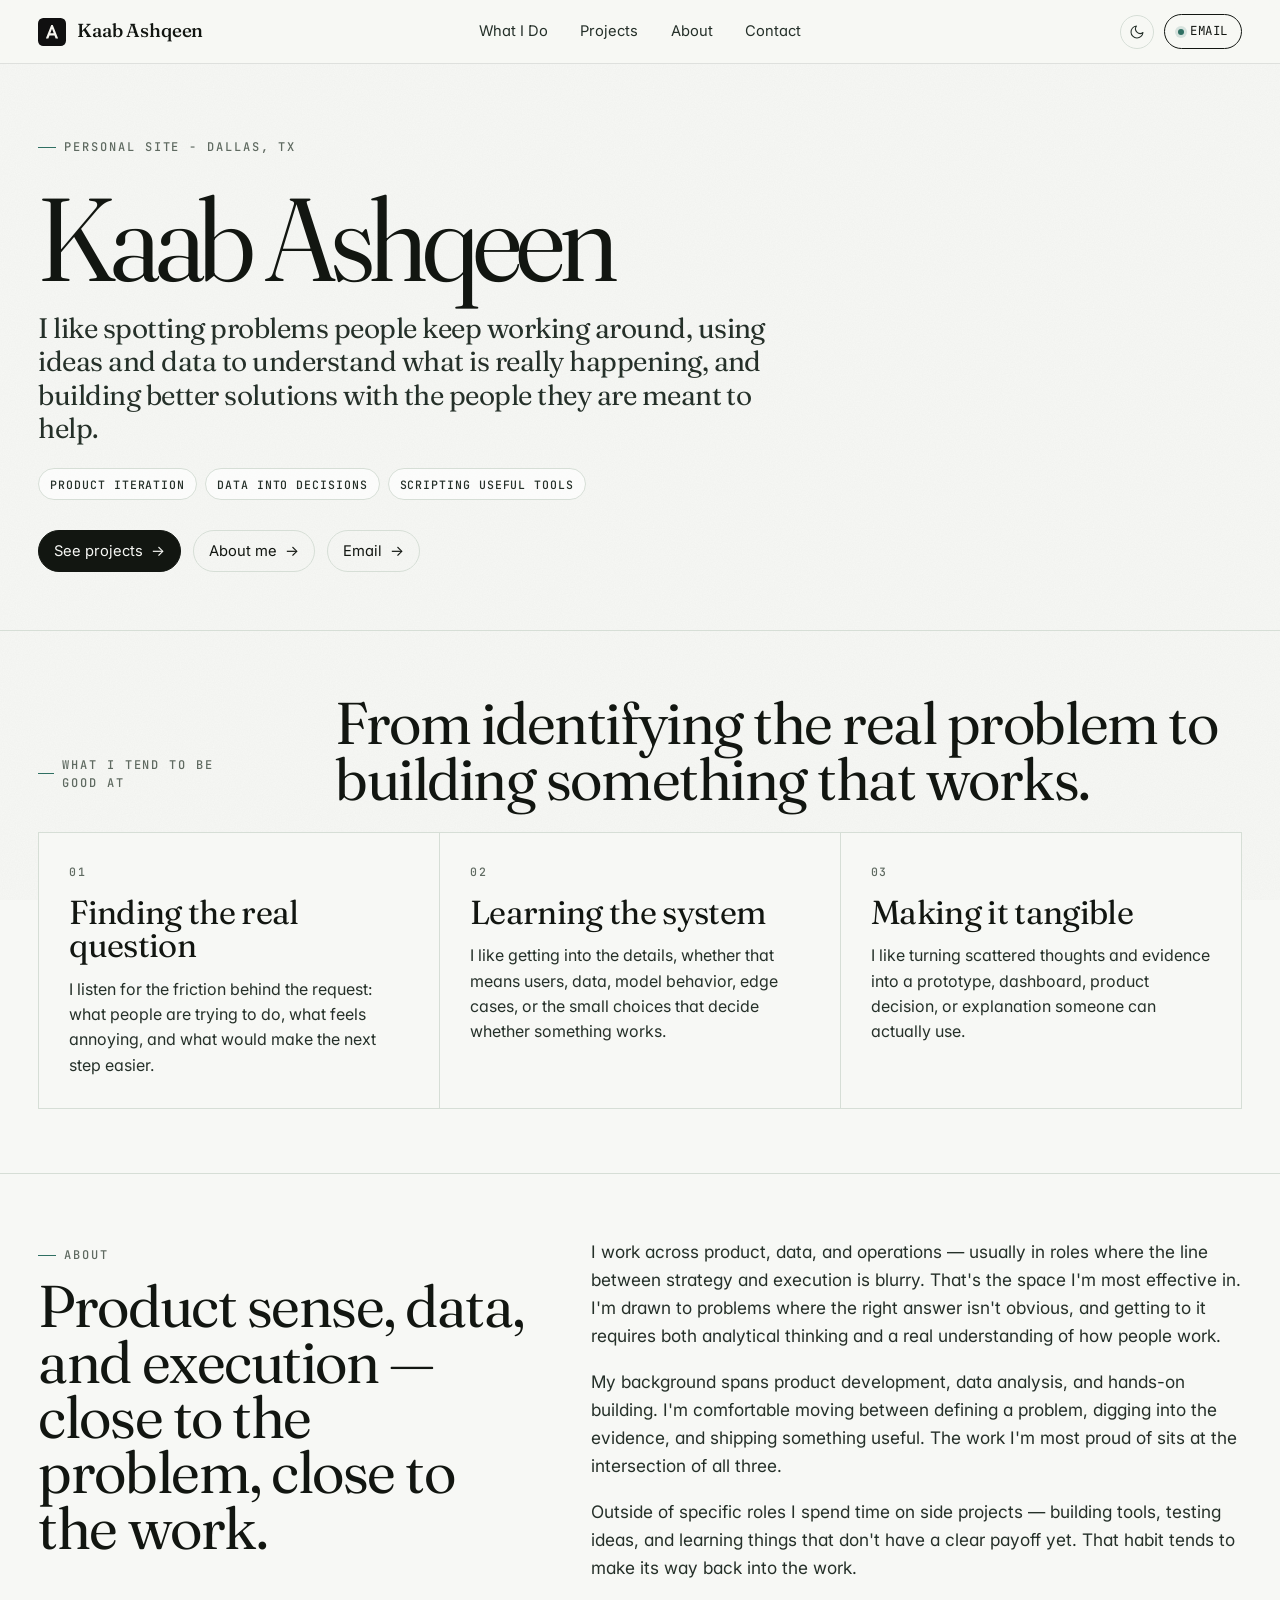
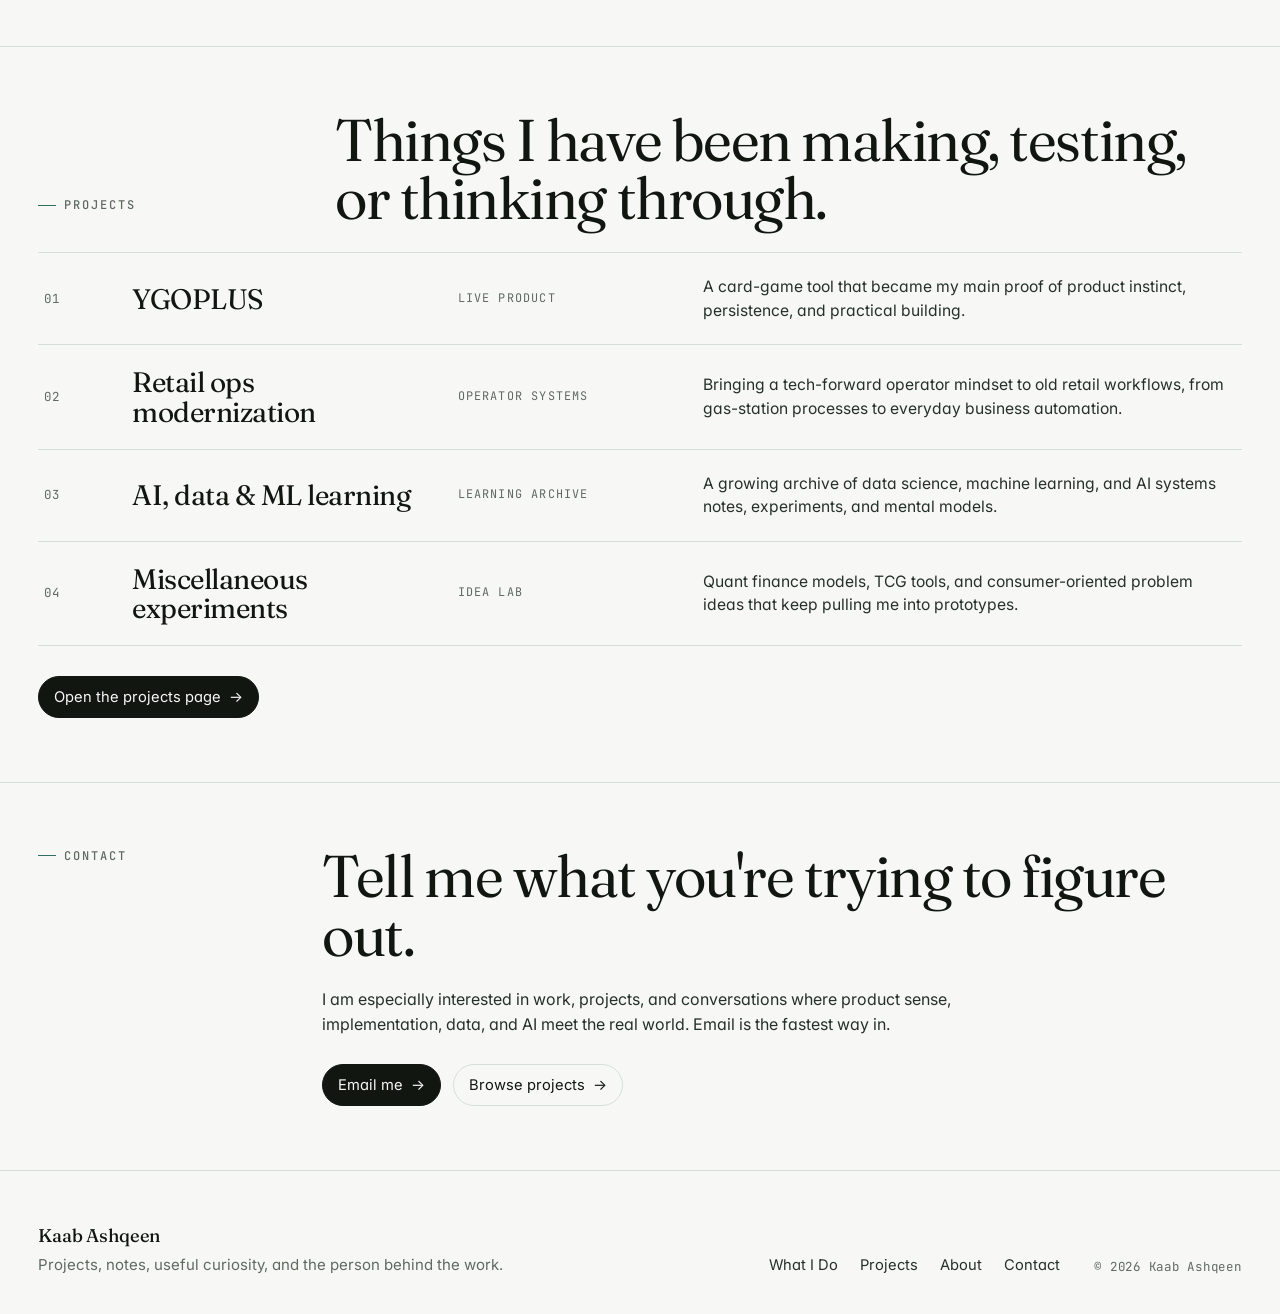
==== commit d0dad78f: "added stuff" ====
--- a/index.html
+++ b/index.html
@@ -3,189 +3,190 @@
   <head>
     <meta charset="utf-8">
     <meta name="viewport" content="width=device-width, initial-scale=1">
-    <meta name="description" content="Personal research index for Ashqeen.">
-    <meta name="theme-color" content="#f7f7f2">
-    <title>Ashqeen Research</title>
+    <meta name="description" content="Kaab Ashqeen's personal site: projects, notes, useful curiosity, and the person behind the work.">
+    <meta name="theme-color" content="#f7f8f5" media="(prefers-color-scheme: light)">
+    <meta name="theme-color" content="#111412" media="(prefers-color-scheme: dark)">
+    <title>Kaab Ashqeen - Personal Site</title>
     <link rel="icon" href="assets/favicon.svg" type="image/svg+xml">
-    <link rel="preload" href="styles.css" as="style">
-    <link rel="stylesheet" href="styles.css">
+    <link rel="preconnect" href="https://fonts.googleapis.com">
+    <link rel="preconnect" href="https://fonts.gstatic.com" crossorigin>
+    <link rel="stylesheet"
+      href="https://fonts.googleapis.com/css2?family=Fraunces:opsz,wght,SOFT@9..144,300..600,30..100&amp;family=Inter:wght@400;500;600&amp;family=JetBrains+Mono:wght@400;500&amp;display=swap">
+    <link rel="preload" href="styles.css?v=hero-20260616" as="style">
+    <link rel="stylesheet" href="styles.css?v=hero-20260616">
+    <script>
+      (function () {
+        try {
+          var saved = localStorage.getItem("theme");
+          if (saved === "light" || saved === "dark") {
+            document.documentElement.setAttribute("data-theme", saved);
+          }
+        } catch (e) {}
+      })();
+    </script>
   </head>
-  <body>
+  <body class="landing-page">
     <header class="site-header" aria-label="Primary">
-      <a class="brand" href="/" aria-label="Ashqeen home">
+      <a class="brand" href="/" aria-label="Kaab Ashqeen home">
         <img src="assets/favicon.svg" alt="" width="28" height="28">
-        <span>Ashqeen</span>
+        <span>Kaab Ashqeen</span>
       </a>
       <nav class="primary-nav" aria-label="Main navigation">
-        <a href="#index">Research</a>
-        <a href="#index">Projects</a>
-        <a href="#about">About</a>
-        <a href="#contact">Contact</a>
+        <a href="/#what-i-do">What I Do</a>
+        <a href="/projects.html">Projects</a>
+        <a href="/#about">About</a>
+        <a href="/#contact">Contact</a>
       </nav>
-      <a class="header-link" href="mailto:hello@ashqeen.com">Get in touch</a>
+      <div class="header-actions">
+        <button class="theme-toggle" type="button" aria-label="Toggle color theme" data-theme-toggle>
+          <svg class="icon-moon" viewBox="0 0 24 24" fill="none" stroke="currentColor" stroke-width="1.6" stroke-linecap="round" stroke-linejoin="round" aria-hidden="true"><path d="M21 12.79A9 9 0 1 1 11.21 3 7 7 0 0 0 21 12.79Z"/></svg>
+          <svg class="icon-sun" viewBox="0 0 24 24" fill="none" stroke="currentColor" stroke-width="1.6" stroke-linecap="round" stroke-linejoin="round" aria-hidden="true"><circle cx="12" cy="12" r="4"/><path d="M12 2v2M12 20v2M4.93 4.93l1.41 1.41M17.66 17.66l1.41 1.41M2 12h2M20 12h2M4.93 19.07l1.41-1.41M17.66 6.34l1.41-1.41"/></svg>
+        </button>
+        <a class="header-link" href="mailto:kaab.ashqeen@yahoo.com">Email</a>
+      </div>
     </header>
 
     <main>
-      <section class="page-intro" aria-labelledby="page-title">
-        <p class="breadcrumb">Open index</p>
-        <h1 id="page-title">Research</h1>
+      <section class="landing-hero" aria-labelledby="page-title">
+        <div class="landing-hero-copy">
+          <p class="eyebrow">Personal site - Dallas, TX</p>
+          <h1 id="page-title">Kaab Ashqeen</h1>
+          <p class="landing-deck">
+            I like spotting problems people keep working around, using ideas and data
+            to understand what is really happening, and building better solutions with
+            the people they are meant to help.
+          </p>
+          <div class="landing-tags" aria-label="Focus areas">
+            <span>Product iteration</span>
+            <span>Data into decisions</span>
+            <span>Scripting useful tools</span>
+          </div>
+          <div class="landing-actions">
+            <a class="feature-link is-primary" href="/projects.html">See projects</a>
+            <a class="feature-link" href="#about">About me</a>
+            <a class="feature-link" href="mailto:kaab.ashqeen@yahoo.com">Email</a>
+          </div>
+        </div>
       </section>
 
-      <section class="index-shell" id="index" aria-label="Research index">
-        <div class="index-tabs" role="tablist" aria-label="Filter research">
-          <button class="tab is-active" type="button" data-filter="all" aria-pressed="true">All</button>
-          <button class="tab" type="button" data-filter="publication" aria-pressed="false">Publication</button>
-          <button class="tab" type="button" data-filter="project" aria-pressed="false">Project</button>
-          <button class="tab" type="button" data-filter="note" aria-pressed="false">Note</button>
-          <button class="tab" type="button" data-filter="experiment" aria-pressed="false">Experiment</button>
+      <section class="fit-section" id="what-i-do" aria-labelledby="fit-title">
+        <div class="section-heading">
+          <p class="eyebrow">What I tend to be good at</p>
+          <h2 id="fit-title">From identifying the real problem to building something that works.</h2>
         </div>
-
-        <div class="index-controls" aria-label="Index controls">
-          <span id="result-count">8 entries</span>
-          <div class="control-group">
-            <button class="control-button" type="button" id="sort-toggle" aria-pressed="false">Sort newest</button>
-            <button class="control-button" type="button" id="media-toggle" aria-pressed="true">Hide media</button>
-          </div>
-        </div>
-
-        <div class="article-grid" id="article-grid">
-          <article class="research-card" data-category="publication" data-date="2026-04-29">
-            <a href="#contact" aria-label="Read Systems for quieter focus">
-              <div class="card-meta">
-                <span>Publication</span>
-                <time datetime="2026-04-29">Apr 29, 2026</time>
-              </div>
-              <div class="card-body">
-                <h2>Systems for quieter focus</h2>
-                <p>Notes on personal infrastructure, attention, and choosing tools that make thinking easier to return to.</p>
-              </div>
-              <div class="card-media media-field" aria-hidden="true"></div>
-            </a>
+        <div class="fit-grid">
+          <article>
+            <span>01</span>
+            <h3>Finding the real question</h3>
+            <p>I listen for the friction behind the request: what people are trying to do, what feels annoying, and what would make the next step easier.</p>
           </article>
-
-          <article class="research-card" data-category="project" data-date="2026-04-18">
-            <a href="#contact" aria-label="Read A compact writing desk">
-              <div class="card-meta">
-                <span>Project</span>
-                <time datetime="2026-04-18">Apr 18, 2026</time>
-              </div>
-              <div class="card-body">
-                <h2>A compact writing desk</h2>
-                <p>A small publishing workflow for drafts, excerpts, references, and finished notes.</p>
-              </div>
-              <div class="card-media media-desk" aria-hidden="true"></div>
-            </a>
+          <article>
+            <span>02</span>
+            <h3>Learning the system</h3>
+            <p>I like getting into the details, whether that means users, data, model behavior, edge cases, or the small choices that decide whether something works.</p>
           </article>
-
-          <article class="research-card" data-category="note" data-date="2026-04-02">
-            <a href="#contact" aria-label="Read What makes a useful archive">
-              <div class="card-meta">
-                <span>Note</span>
-                <time datetime="2026-04-02">Apr 2, 2026</time>
-              </div>
-              <div class="card-body">
-                <h2>What makes a useful archive</h2>
-                <p>How metadata, titles, and summaries can turn a folder of things into a place worth revisiting.</p>
-              </div>
-              <div class="card-media media-archive" aria-hidden="true"></div>
-            </a>
-          </article>
-
-          <article class="research-card" data-category="experiment" data-date="2026-03-24">
-            <a href="#contact" aria-label="Read Interface sketches for habits">
-              <div class="card-meta">
-                <span>Experiment</span>
-                <time datetime="2026-03-24">Mar 24, 2026</time>
-              </div>
-              <div class="card-body">
-                <h2>Interface sketches for habits</h2>
-                <p>Explorations in lightweight dashboards, durable routines, and signals that stay out of the way.</p>
-              </div>
-              <div class="card-media media-sketch" aria-hidden="true"></div>
-            </a>
-          </article>
-
-          <article class="research-card" data-category="publication" data-date="2026-03-11">
-            <a href="#contact" aria-label="Read The shape of a good homepage">
-              <div class="card-meta">
-                <span>Publication</span>
-                <time datetime="2026-03-11">Mar 11, 2026</time>
-              </div>
-              <div class="card-body">
-                <h2>The shape of a good homepage</h2>
-                <p>A practical look at what a personal site needs when it has to be clear, flexible, and alive.</p>
-              </div>
-              <div class="card-media media-home" aria-hidden="true"></div>
-            </a>
-          </article>
-
-          <article class="research-card" data-category="project" data-date="2026-02-27">
-            <a href="#contact" aria-label="Read Data garden prototypes">
-              <div class="card-meta">
-                <span>Project</span>
-                <time datetime="2026-02-27">Feb 27, 2026</time>
-              </div>
-              <div class="card-body">
-                <h2>Data garden prototypes</h2>
-                <p>Small visual systems for tracking collections, reading, recurring questions, and unfinished ideas.</p>
-              </div>
-              <div class="card-media media-garden" aria-hidden="true"></div>
-            </a>
-          </article>
-
-          <article class="research-card" data-category="note" data-date="2026-02-08">
-            <a href="#contact" aria-label="Read Inventory as memory">
-              <div class="card-meta">
-                <span>Note</span>
-                <time datetime="2026-02-08">Feb 8, 2026</time>
-              </div>
-              <div class="card-body">
-                <h2>Inventory as memory</h2>
-                <p>Why lists, logs, and indexes are more useful when they include a point of view.</p>
-              </div>
-              <div class="card-media media-memory" aria-hidden="true"></div>
-            </a>
-          </article>
-
-          <article class="research-card" data-category="experiment" data-date="2026-01-19">
-            <a href="#contact" aria-label="Read A slower command center">
-              <div class="card-meta">
-                <span>Experiment</span>
-                <time datetime="2026-01-19">Jan 19, 2026</time>
-              </div>
-              <div class="card-body">
-                <h2>A slower command center</h2>
-                <p>A prototype for collecting tasks, references, and decisions without turning everything into noise.</p>
-              </div>
-              <div class="card-media media-center" aria-hidden="true"></div>
-            </a>
+          <article>
+            <span>03</span>
+            <h3>Making it tangible</h3>
+            <p>I like turning scattered thoughts and evidence into a prototype, dashboard, product decision, or explanation someone can actually use.</p>
           </article>
         </div>
       </section>
 
-      <section class="about-band" id="about" aria-labelledby="about-title">
-        <p class="section-kicker">About</p>
-        <h2 id="about-title">A living index for work in progress.</h2>
-        <p>
-          This site collects projects, writing, notes, and experiments in a format
-          built for scanning first and reading next.
-        </p>
+      <section class="landing-split" id="about" aria-labelledby="about-title">
+        <div>
+          <p class="eyebrow">About</p>
+          <h2 id="about-title">Product sense, data, and execution — close to the problem, close to the work.</h2>
+        </div>
+        <div class="landing-copy">
+          <p>
+            I work across product, data, and operations — usually in roles where the
+            line between strategy and execution is blurry. That's the space I'm most
+            effective in. I'm drawn to problems where the right answer isn't obvious,
+            and getting to it requires both analytical thinking and a real understanding
+            of how people work.
+          </p>
+          <p>
+            My background spans product development, data analysis, and hands-on
+            building. I'm comfortable moving between defining a problem, digging into
+            the evidence, and shipping something useful. The work I'm most proud of
+            sits at the intersection of all three.
+          </p>
+          <p>
+            Outside of specific roles I spend time on side projects — building tools,
+            testing ideas, and learning things that don't have a clear payoff yet.
+            That habit tends to make its way back into the work.
+          </p>
+        </div>
+      </section>
+
+      <section class="projects-band" id="projects" aria-labelledby="projects-strip-title">
+        <div class="section-heading">
+          <p class="eyebrow">Projects</p>
+          <h2 id="projects-strip-title">Things I have been making, testing, or thinking through.</h2>
+        </div>
+        <div class="projects-strip">
+          <a href="/projects.html" class="project-strip-row">
+            <span class="strip-num">01</span>
+            <span class="strip-title">YGOPLUS</span>
+            <span class="strip-meta">Live product</span>
+            <span class="strip-desc">A card-game tool that became my main proof of product instinct, persistence, and practical building.</span>
+          </a>
+          <a href="/projects.html" class="project-strip-row">
+            <span class="strip-num">02</span>
+            <span class="strip-title">Retail ops modernization</span>
+            <span class="strip-meta">Operator systems</span>
+            <span class="strip-desc">Bringing a tech-forward operator mindset to old retail workflows, from gas-station processes to everyday business automation.</span>
+          </a>
+          <a href="/projects.html" class="project-strip-row">
+            <span class="strip-num">03</span>
+            <span class="strip-title">AI, data &amp; ML learning</span>
+            <span class="strip-meta">Learning archive</span>
+            <span class="strip-desc">A growing archive of data science, machine learning, and AI systems notes, experiments, and mental models.</span>
+          </a>
+          <a href="/projects.html" class="project-strip-row">
+            <span class="strip-num">04</span>
+            <span class="strip-title">Miscellaneous experiments</span>
+            <span class="strip-meta">Idea lab</span>
+            <span class="strip-desc">Quant finance models, TCG tools, and consumer-oriented problem ideas that keep pulling me into prototypes.</span>
+          </a>
+        </div>
+        <div class="projects-band-footer">
+          <a class="feature-link is-primary" href="/projects.html">Open the projects page</a>
+        </div>
+      </section>
+
+      <section class="contact-band landing-contact" id="contact" aria-labelledby="contact-title">
+        <p class="eyebrow">Contact</p>
+        <div>
+          <h2 id="contact-title">Tell me what you're trying to figure out.</h2>
+          <p>
+            I am especially interested in work, projects, and conversations where
+            product sense, implementation, data, and AI meet the real world. Email is
+            the fastest way in.
+          </p>
+          <div class="feature-actions">
+            <a class="feature-link is-primary" href="mailto:kaab.ashqeen@yahoo.com">Email me</a>
+            <a class="feature-link" href="/projects.html">Browse projects</a>
+          </div>
+        </div>
       </section>
     </main>
 
-    <footer id="contact">
+    <footer>
       <div>
-        <h2>Ashqeen</h2>
-        <p>Personal research, projects, and notes.</p>
+        <h2>Kaab Ashqeen</h2>
+        <p>Projects, notes, useful curiosity, and the person behind the work.</p>
       </div>
       <div class="footer-links" aria-label="Footer links">
-        <a href="mailto:hello@ashqeen.com">Email</a>
-        <a href="#index">Index</a>
-        <a href="/">Home</a>
+        <a href="/#what-i-do">What I Do</a>
+        <a href="/projects.html">Projects</a>
+        <a href="/#about">About</a>
+        <a href="/#contact">Contact</a>
       </div>
-      <p class="copyright">&copy; <span id="year"></span> Ashqeen</p>
+      <p class="copyright">&copy; 2026 Kaab Ashqeen</p>
     </footer>
 
-    <script src="script.js"></script>
+    <script src="theme.js" defer></script>
   </body>
 </html>
--- a/styles.css
+++ b/styles.css
@@ -1,23 +1,111 @@
+/* =============================================================
+   ashqeen.com — editorial archive
+   Light + dark themes, serif display, mono for numerics.
+   All JS-targeted IDs/classes preserved.
+   ============================================================= */
+
 :root {
-  color-scheme: light;
-  --paper: #f7f7f2;
-  --ink: #111111;
-  --muted: #6b6b63;
-  --soft: #e8e6dc;
-  --line: #c9c7bb;
+  color-scheme: light dark;
+
+  /* base palette — light */
+  --paper: #f7f8f5;
+  --paper-soft: #edf1ed;
   --panel: #ffffff;
-  --green: #375f44;
-  --blue: #2f4f7f;
-  --clay: #9b5b42;
-  --gold: #a67c2d;
-}
-
-* {
+  --wash: #dfe7e2;
+  --ink: #121611;
+  --ink-soft: #253029;
+  --muted: #5f6a61;
+  --muted-2: #879087;
+  --line: #d6ded6;
+  --line-soft: #e4e9e3;
+
+  /* accents */
+  --accent: #2f6f62;
+  --accent-soft: #4d8b7f;
+  --accent-glow: rgba(47, 111, 98, 0.16);
+  --green: #2f6f62;
+  --blue: #365f91;
+  --clay: #a24f46;
+  --gold: #8a6f25;
+
+  /* type */
+  --serif: "Fraunces", "Source Serif Pro", Iowan Old Style, "Apple Garamond", Georgia, serif;
+  --sans: "Inter", ui-sans-serif, system-ui, -apple-system, BlinkMacSystemFont, "Segoe UI", sans-serif;
+  --mono: "JetBrains Mono", ui-monospace, SFMono-Regular, Menlo, "Roboto Mono", monospace;
+
+  /* shape */
+  --radius-xs: 4px;
+  --radius-sm: 8px;
+  --radius-md: 12px;
+  --radius-lg: 18px;
+  --shadow-sm: 0 1px 0 rgba(27, 24, 18, 0.04), 0 6px 18px -10px rgba(27, 24, 18, 0.18);
+  --shadow-md: 0 1px 0 rgba(27, 24, 18, 0.05), 0 18px 40px -22px rgba(27, 24, 18, 0.28);
+
+  /* motion */
+  --ease: cubic-bezier(0.2, 0.7, 0.1, 1);
+  --t-fast: 140ms;
+  --t-med: 240ms;
+  --t-slow: 420ms;
+}
+
+[data-theme="dark"] {
+  --paper: #111412;
+  --paper-soft: #171d19;
+  --panel: #1b211d;
+  --wash: #26312b;
+  --ink: #eff5ee;
+  --ink-soft: #d4ded5;
+  --muted: #9aa69c;
+  --muted-2: #737f75;
+  --line: #2b362f;
+  --line-soft: #222b25;
+
+  --accent: #74b5a8;
+  --accent-soft: #9accc3;
+  --accent-glow: rgba(116, 181, 168, 0.16);
+  --green: #74b5a8;
+  --blue: #8ab2df;
+  --clay: #dc8b81;
+  --gold: #d0b76d;
+
+  --shadow-sm: 0 1px 0 rgba(0, 0, 0, 0.3), 0 8px 24px -14px rgba(0, 0, 0, 0.55);
+  --shadow-md: 0 1px 0 rgba(0, 0, 0, 0.35), 0 22px 50px -28px rgba(0, 0, 0, 0.7);
+}
+
+@media (prefers-color-scheme: dark) {
+  :root:not([data-theme="light"]) {
+    --paper: #111412;
+    --paper-soft: #171d19;
+    --panel: #1b211d;
+    --wash: #26312b;
+    --ink: #eff5ee;
+    --ink-soft: #d4ded5;
+    --muted: #9aa69c;
+    --muted-2: #737f75;
+    --line: #2b362f;
+    --line-soft: #222b25;
+    --accent: #74b5a8;
+    --accent-soft: #9accc3;
+    --accent-glow: rgba(116, 181, 168, 0.16);
+    --green: #74b5a8;
+    --blue: #8ab2df;
+    --clay: #dc8b81;
+    --gold: #d0b76d;
+  }
+}
+
+/* ---------- reset ---------- */
+*,
+*::before,
+*::after {
   box-sizing: border-box;
 }
 
 html {
   scroll-behavior: smooth;
+  -webkit-font-smoothing: antialiased;
+  -moz-osx-font-smoothing: grayscale;
+  text-rendering: optimizeLegibility;
 }
 
 body {
@@ -25,378 +113,1746 @@
   min-height: 100vh;
   background: var(--paper);
   color: var(--ink);
-  font-family:
-    Inter, ui-sans-serif, system-ui, -apple-system, BlinkMacSystemFont, "Segoe UI",
-    sans-serif;
-  line-height: 1.35;
-}
-
-body.media-hidden .card-media {
-  display: none;
-}
-
-body.media-hidden .research-card a {
-  grid-template-columns: 180px minmax(0, 1fr);
+  font-family: var(--sans);
+  font-size: 16px;
+  line-height: 1.5;
+  font-feature-settings: "ss01", "cv11";
+  transition: background var(--t-med) var(--ease), color var(--t-med) var(--ease);
+}
+
+/* very subtle paper grain — performance-cheap inline SVG */
+body::before {
+  content: "";
+  position: fixed;
+  inset: 0;
+  pointer-events: none;
+  z-index: 0;
+  opacity: 0.45;
+  mix-blend-mode: multiply;
+  background-image: url("data:image/svg+xml;utf8,<svg xmlns='http://www.w3.org/2000/svg' width='220' height='220'><filter id='n'><feTurbulence type='fractalNoise' baseFrequency='0.85' numOctaves='2' stitchTiles='stitch'/><feColorMatrix values='0 0 0 0 0  0 0 0 0 0  0 0 0 0 0  0 0 0 0.05 0'/></filter><rect width='100%' height='100%' filter='url(%23n)'/></svg>");
+}
+
+[data-theme="dark"] body::before {
+  mix-blend-mode: screen;
+  opacity: 0.18;
+}
+
+@media (prefers-color-scheme: dark) {
+  :root:not([data-theme="light"]) body::before {
+    mix-blend-mode: screen;
+    opacity: 0.18;
+  }
+}
+
+main,
+.site-header,
+footer {
+  position: relative;
+  z-index: 1;
 }
 
 a {
   color: inherit;
   text-decoration: none;
-}
-
-button {
+  transition: color var(--t-fast) var(--ease);
+}
+
+button,
+input {
   color: inherit;
   font: inherit;
 }
 
+::selection {
+  background: var(--accent-glow);
+  color: var(--ink);
+}
+
+/* ---------- header ---------- */
 .site-header {
   position: sticky;
   top: 0;
-  z-index: 10;
+  z-index: 20;
   display: grid;
   grid-template-columns: minmax(120px, 1fr) auto minmax(120px, 1fr);
   align-items: center;
   gap: 18px;
-  min-height: 68px;
-  border-bottom: 1px solid rgba(17, 17, 17, 0.16);
-  padding: 0 clamp(16px, 3vw, 40px);
-  background: rgba(247, 247, 242, 0.92);
-  backdrop-filter: blur(16px);
-}
-
-.brand,
-.primary-nav,
-.header-link,
+  min-height: 64px;
+  padding: 0 clamp(16px, 3vw, 42px);
+  background: color-mix(in srgb, var(--paper) 86%, transparent);
+  backdrop-filter: saturate(140%) blur(18px);
+  -webkit-backdrop-filter: saturate(140%) blur(18px);
+  border-bottom: 1px solid color-mix(in srgb, var(--ink) 10%, transparent);
+}
+
+.brand {
+  display: inline-flex;
+  align-items: center;
+  gap: 11px;
+  width: max-content;
+  font-family: var(--serif);
+  font-size: 1.18rem;
+  font-weight: 500;
+  letter-spacing: -0.01em;
+}
+
+.brand img {
+  display: block;
+  border-radius: var(--radius-xs);
+}
+
+.primary-nav {
+  display: flex;
+  align-items: center;
+  justify-content: center;
+  gap: clamp(14px, 2.2vw, 30px);
+  font-size: 0.92rem;
+  color: var(--ink-soft);
+}
+
+.primary-nav a {
+  position: relative;
+  padding: 6px 2px;
+}
+
+.primary-nav a::after {
+  content: "";
+  position: absolute;
+  left: 2px;
+  right: 2px;
+  bottom: 2px;
+  height: 1px;
+  background: currentColor;
+  transform: scaleX(0);
+  transform-origin: left;
+  transition: transform var(--t-med) var(--ease);
+}
+
+.primary-nav a:hover::after,
+.primary-nav a:focus-visible::after {
+  transform: scaleX(1);
+}
+
+.primary-nav a:hover,
+.primary-nav a:focus-visible {
+  color: var(--ink);
+  outline: none;
+}
+
+.header-actions {
+  justify-self: end;
+  display: inline-flex;
+  align-items: center;
+  gap: 10px;
+}
+
+.theme-toggle {
+  display: inline-flex;
+  align-items: center;
+  justify-content: center;
+  width: 34px;
+  height: 34px;
+  border: 1px solid var(--line);
+  border-radius: 999px;
+  background: transparent;
+  color: var(--ink-soft);
+  cursor: pointer;
+  transition: border-color var(--t-fast) var(--ease), color var(--t-fast) var(--ease),
+    background var(--t-fast) var(--ease);
+}
+
+.theme-toggle:hover,
+.theme-toggle:focus-visible {
+  border-color: var(--ink);
+  color: var(--ink);
+  background: var(--panel);
+  outline: none;
+}
+
+.theme-toggle svg {
+  width: 16px;
+  height: 16px;
+}
+
+.theme-toggle .icon-sun {
+  display: none;
+}
+
+[data-theme="dark"] .theme-toggle .icon-moon {
+  display: none;
+}
+
+[data-theme="dark"] .theme-toggle .icon-sun {
+  display: block;
+}
+
+@media (prefers-color-scheme: dark) {
+  :root:not([data-theme="light"]) .theme-toggle .icon-moon {
+    display: none;
+  }
+  :root:not([data-theme="light"]) .theme-toggle .icon-sun {
+    display: block;
+  }
+}
+
+.header-link {
+  display: inline-flex;
+  align-items: center;
+  gap: 6px;
+  width: max-content;
+  border: 1px solid var(--ink);
+  border-radius: 999px;
+  padding: 7px 13px;
+  font-family: var(--mono);
+  font-size: 0.78rem;
+  letter-spacing: 0.04em;
+  text-transform: uppercase;
+  background: transparent;
+  transition: background var(--t-fast) var(--ease), color var(--t-fast) var(--ease),
+    border-color var(--t-fast) var(--ease), transform var(--t-fast) var(--ease);
+}
+
+.header-link::before {
+  content: "";
+  width: 6px;
+  height: 6px;
+  border-radius: 50%;
+  background: var(--accent);
+  box-shadow: 0 0 0 3px var(--accent-glow);
+}
+
+.header-link:hover,
+.header-link:focus-visible {
+  background: var(--ink);
+  color: var(--paper);
+  outline: none;
+  transform: translateY(-1px);
+}
+
+/* ---------- main shell ---------- */
+main,
+footer {
+  width: min(100%, 1640px);
+  margin: 0 auto;
+}
+
+/* ---------- typography ---------- */
+h1,
+h2,
+h3 {
+  margin-top: 0;
+  font-family: var(--serif);
+  font-weight: 400;
+  letter-spacing: -0.02em;
+  color: var(--ink);
+  font-feature-settings: "ss01", "ss02", "ss03";
+}
+
+h1,
+h2,
+h3,
+p,
+.entry-prompt {
+  overflow-wrap: anywhere;
+}
+
+h1 {
+  margin-bottom: 0;
+  font-size: clamp(3rem, 7.4vw, 6.8rem);
+  font-weight: 360;
+  line-height: 0.96;
+  font-variation-settings: "opsz" 144, "SOFT" 30;
+  letter-spacing: -0.03em;
+}
+
+h2 {
+  margin-bottom: 0;
+  font-size: clamp(2rem, 4.6vw, 4.8rem);
+  font-weight: 380;
+  line-height: 1;
+  letter-spacing: -0.025em;
+}
+
+h3 {
+  font-weight: 450;
+  letter-spacing: -0.015em;
+}
+
+p {
+  margin-top: 0;
+}
+
+.eyebrow {
+  display: inline-flex;
+  align-items: center;
+  gap: 8px;
+  margin: 0 0 14px;
+  color: var(--muted);
+  font-family: var(--mono);
+  font-size: 0.75rem;
+  font-weight: 500;
+  letter-spacing: 0.16em;
+  text-transform: uppercase;
+}
+
+.eyebrow::before {
+  content: "";
+  width: 18px;
+  height: 1px;
+  background: var(--accent);
+}
+
+/* ---------- hero ---------- */
+.hero {
+  display: grid;
+  grid-template-columns: minmax(0, 1fr) minmax(280px, 400px);
+  gap: clamp(28px, 5vw, 70px);
+  align-items: start;
+  border-bottom: 1px solid var(--line);
+  padding: clamp(56px, 8vw, 110px) clamp(16px, 3vw, 42px) clamp(34px, 4vw, 48px);
+}
+
+.hero-copy {
+  position: relative;
+}
+
+.hero-copy h1 em,
+.hero-copy h1 i {
+  font-style: italic;
+  font-weight: 350;
+  color: var(--accent);
+}
+
+.hero-panel {
+  border-top: 1px solid var(--ink);
+  padding-top: 18px;
+  position: relative;
+}
+
+.hero-panel p {
+  max-width: 410px;
+  margin-bottom: 28px;
+  color: var(--ink-soft);
+  font-size: clamp(1rem, 1.25vw, 1.18rem);
+  line-height: 1.55;
+}
+
+.hero-action {
+  display: inline-flex;
+  align-items: center;
+  gap: 9px;
+  min-height: 44px;
+  border: 1px solid var(--ink);
+  border-radius: 999px;
+  padding: 0 18px;
+  font-size: 0.95rem;
+  background: transparent;
+  transition: background var(--t-fast) var(--ease), color var(--t-fast) var(--ease),
+    transform var(--t-fast) var(--ease);
+}
+
+.hero-action::after {
+  content: "→";
+  display: inline-block;
+  transition: transform var(--t-med) var(--ease);
+}
+
+.hero-action:hover,
+.hero-action:focus-visible {
+  background: var(--ink);
+  color: var(--paper);
+  outline: none;
+  transform: translateY(-1px);
+}
+
+.hero-action:hover::after,
+.hero-action:focus-visible::after {
+  transform: translateX(4px);
+}
+
+/* "now" status row on home */
+.now-row {
+  display: flex;
+  flex-wrap: wrap;
+  align-items: center;
+  gap: 14px 22px;
+  margin-top: 32px;
+  font-family: var(--mono);
+  font-size: 0.78rem;
+  letter-spacing: 0.04em;
+  color: var(--muted);
+}
+
+.now-row .pulse {
+  display: inline-flex;
+  align-items: center;
+  gap: 8px;
+  color: var(--ink-soft);
+}
+
+.now-row .pulse::before {
+  content: "";
+  width: 7px;
+  height: 7px;
+  border-radius: 50%;
+  background: var(--accent);
+  box-shadow: 0 0 0 0 var(--accent-glow);
+  animation: pulse 2.4s var(--ease) infinite;
+}
+
+@keyframes pulse {
+  0%, 100% { box-shadow: 0 0 0 0 var(--accent-glow); }
+  50% { box-shadow: 0 0 0 6px transparent; }
+}
+
+/* ---------- stat grid ---------- */
+.stat-grid {
+  display: grid;
+  grid-template-columns: repeat(2, minmax(0, 1fr));
+  gap: 16px 28px;
+  margin: 0;
+}
+
+.stat-grid div {
+  border-top: 1px solid var(--line);
+  padding-top: 12px;
+}
+
+.stat-grid dt {
+  color: var(--muted);
+  font-family: var(--mono);
+  font-size: 0.7rem;
+  letter-spacing: 0.14em;
+  text-transform: uppercase;
+}
+
+.stat-grid dd {
+  margin: 6px 0 0;
+  font-family: var(--serif);
+  font-size: clamp(1.4rem, 2.4vw, 2.2rem);
+  font-weight: 380;
+  line-height: 1;
+  letter-spacing: -0.02em;
+  font-variant-numeric: tabular-nums lining-nums;
+}
+
+.analytics-hero {
+  grid-template-columns: minmax(0, 1fr) minmax(320px, 460px);
+  padding-top: clamp(44px, 6vw, 82px);
+  padding-bottom: clamp(28px, 3vw, 42px);
+}
+
+.analytics-hero h1 {
+  max-width: 720px;
+  font-size: clamp(3rem, 6.4vw, 5.4rem);
+  line-height: 0.96;
+}
+
+.analytics-hero .hero-panel {
+  align-self: start;
+}
+
+.analytics-hero .hero-panel p {
+  max-width: 480px;
+  margin-bottom: 24px;
+}
+
+.analytics-hero .stat-grid {
+  grid-template-columns: repeat(3, minmax(0, 1fr));
+  gap: 14px 18px;
+}
+
+.analytics-hero .stat-grid dt {
+  font-size: 0.66rem;
+  letter-spacing: 0.13em;
+}
+
+.analytics-hero .stat-grid dd {
+  font-size: clamp(0.98rem, 1.3vw, 1.18rem);
+  line-height: 1.15;
+  letter-spacing: -0.01em;
+  word-break: break-word;
+}
+
+.changelog-hero h1 {
+  max-width: 760px;
+  font-size: clamp(3rem, 6.6vw, 5.6rem);
+  line-height: 0.96;
+}
+
+/* ---------- section heading ---------- */
+.section-heading {
+  display: grid;
+  grid-template-columns: minmax(150px, 220px) minmax(0, 920px);
+  gap: clamp(22px, 6vw, 86px);
+  align-items: end;
+}
+
+.month-strip,
+.trail-shell,
+.changelog-shell,
+.analytics-shell,
+.method-band,
+.home-index,
+.home-feature,
+.capability-band,
+.analysis-section {
+  scroll-margin-top: 96px;
+  border-bottom: 1px solid var(--line);
+  padding: clamp(48px, 7vw, 92px) clamp(16px, 3vw, 42px);
+}
+
+/* ---------- personal homepage ---------- */
+.capability-grid {
+  display: grid;
+  grid-template-columns: repeat(3, minmax(0, 1fr));
+  gap: 14px;
+  margin-top: 34px;
+}
+
+.capability-grid article,
+.metric-card,
+.artifact-card {
+  border: 1px solid var(--line);
+  border-radius: var(--radius-sm);
+  background: var(--panel);
+  transition: border-color var(--t-med) var(--ease), box-shadow var(--t-med) var(--ease),
+    transform var(--t-med) var(--ease);
+}
+
+.capability-grid article {
+  display: grid;
+  align-content: start;
+  gap: 18px;
+  min-height: 260px;
+  padding: clamp(22px, 2.6vw, 32px);
+}
+
+.capability-grid article:hover,
+.metric-card:hover,
+.artifact-card:hover,
+.artifact-card:focus-visible {
+  border-color: color-mix(in srgb, var(--ink) 26%, var(--line));
+  box-shadow: var(--shadow-sm);
+  transform: translateY(-2px);
+}
+
+.capability-grid span,
+.artifact-card span,
+.metric-card span {
+  color: var(--muted);
+  font-family: var(--mono);
+  font-size: 0.72rem;
+  font-weight: 500;
+  letter-spacing: 0.14em;
+  text-transform: uppercase;
+}
+
+.capability-grid h3 {
+  margin: 0;
+  font-size: clamp(1.45rem, 2.5vw, 2.4rem);
+  line-height: 1;
+}
+
+.capability-grid p {
+  margin: 0;
+  color: var(--ink-soft);
+  font-size: 1rem;
+  line-height: 1.58;
+}
+
+.analysis-section {
+  display: grid;
+  grid-template-columns: minmax(300px, 1fr) minmax(320px, 0.8fr);
+  gap: clamp(28px, 5vw, 70px);
+  align-items: start;
+}
+
+.analysis-copy h2 {
+  max-width: 720px;
+}
+
+.analysis-copy p:not(.eyebrow) {
+  max-width: 620px;
+  margin: 22px 0 0;
+  color: var(--ink-soft);
+  font-size: clamp(1rem, 1.2vw, 1.12rem);
+  line-height: 1.62;
+}
+
+.metric-strip {
+  display: grid;
+  grid-template-columns: repeat(2, minmax(0, 1fr));
+  gap: 12px;
+  align-content: start;
+}
+
+.metric-card {
+  display: grid;
+  gap: 14px;
+  min-height: 130px;
+  padding: clamp(18px, 2.2vw, 26px);
+}
+
+.metric-card strong {
+  align-self: end;
+  font-family: var(--serif);
+  font-size: clamp(1.7rem, 3vw, 2.8rem);
+  font-weight: 380;
+  line-height: 0.95;
+  letter-spacing: -0.025em;
+  color: var(--ink);
+  font-variant-numeric: tabular-nums lining-nums;
+}
+
+/* fallback rule (no nesting) — kept for any non-home use of .analysis-actions */
+.analysis-actions {
+  display: flex;
+  flex-wrap: wrap;
+  gap: 12px;
+  margin-top: 22px;
+}
+
+.project-section .section-heading h2 {
+  max-width: 860px;
+}
+
+.project-showcase {
+  display: grid;
+  grid-template-columns: minmax(320px, 0.9fr) minmax(360px, 1fr);
+  gap: clamp(24px, 5vw, 70px);
+  margin-top: 34px;
+  padding-top: 34px;
+  border-top: 1px solid var(--line);
+}
+
+.project-summary h3 {
+  margin: 18px 0 18px;
+  font-size: clamp(2.7rem, 7vw, 7.2rem);
+  line-height: 0.88;
+}
+
+.project-summary p {
+  max-width: 680px;
+  color: var(--ink-soft);
+  font-size: clamp(1rem, 1.2vw, 1.12rem);
+  line-height: 1.58;
+}
+
+.project-artifacts {
+  display: grid;
+  gap: 14px;
+  align-content: start;
+}
+
+.artifact-card {
+  display: grid;
+  gap: 12px;
+  padding: clamp(20px, 2.5vw, 30px);
+  outline: none;
+}
+
+.artifact-card strong {
+  font-family: var(--serif);
+  font-size: clamp(1.45rem, 2.5vw, 2.35rem);
+  font-weight: 390;
+  line-height: 1;
+  letter-spacing: -0.02em;
+}
+
+.artifact-card p {
+  max-width: 620px;
+  margin: 0;
+  color: var(--ink-soft);
+  font-size: 0.98rem;
+  line-height: 1.55;
+}
+
+.artifact-card.is-recommended {
+  border-color: color-mix(in srgb, var(--accent) 48%, var(--line));
+  background: color-mix(in srgb, var(--accent-glow) 40%, var(--panel));
+}
+
+.artifact-card.is-muted {
+  background: var(--paper-soft);
+}
+
+/* ---------- home: featured project ---------- */
+.home-feature {
+  display: grid;
+  grid-template-columns: minmax(180px, 0.42fr) minmax(0, 1fr);
+  gap: clamp(28px, 6vw, 90px);
+  align-items: start;
+}
+
+.feature-side {
+  position: sticky;
+  top: 96px;
+}
+
+.feature-side-note {
+  margin: 12px 0 0;
+  color: var(--muted);
+  font-size: 0.92rem;
+  max-width: 220px;
+}
+
+.feature-card {
+  position: relative;
+  display: grid;
+  gap: 22px;
+  border: 1px solid var(--line);
+  border-radius: var(--radius-md);
+  padding: clamp(24px, 3vw, 38px);
+  background: var(--panel);
+  box-shadow: var(--shadow-sm);
+  transition: transform var(--t-med) var(--ease), box-shadow var(--t-med) var(--ease),
+    border-color var(--t-med) var(--ease);
+}
+
+.feature-card:hover {
+  transform: translateY(-3px);
+  box-shadow: var(--shadow-md);
+  border-color: color-mix(in srgb, var(--ink) 30%, var(--line));
+}
+
+.feature-tag {
+  display: inline-flex;
+  align-items: center;
+  gap: 8px;
+  width: max-content;
+  padding: 5px 11px 5px 9px;
+  border: 1px solid var(--line);
+  border-radius: 999px;
+  font-family: var(--mono);
+  font-size: 0.7rem;
+  letter-spacing: 0.14em;
+  text-transform: uppercase;
+  color: var(--ink-soft);
+  background: var(--paper-soft);
+}
+
+.feature-tag::before {
+  content: "";
+  width: 6px;
+  height: 6px;
+  border-radius: 50%;
+  background: var(--accent);
+}
+
+.feature-card h2 {
+  font-size: clamp(2rem, 3.8vw, 3.6rem);
+  line-height: 0.96;
+  letter-spacing: -0.025em;
+}
+
+.feature-card h2 em {
+  font-style: italic;
+  color: var(--accent);
+}
+
+.feature-card p {
+  max-width: 680px;
+  color: var(--ink-soft);
+  font-size: clamp(1rem, 1.2vw, 1.1rem);
+  line-height: 1.55;
+}
+
+.feature-stats {
+  display: grid;
+  grid-template-columns: repeat(4, minmax(0, 1fr));
+  gap: 20px;
+  margin: 6px 0;
+  padding-top: 18px;
+  border-top: 1px solid var(--line);
+}
+
+.feature-stats div {
+  display: grid;
+  gap: 4px;
+}
+
+.feature-stats dt {
+  color: var(--muted);
+  font-family: var(--mono);
+  font-size: 0.7rem;
+  letter-spacing: 0.12em;
+  text-transform: uppercase;
+}
+
+.feature-stats dd {
+  margin: 0;
+  font-family: var(--serif);
+  font-size: clamp(1.2rem, 2vw, 1.7rem);
+  font-weight: 380;
+  letter-spacing: -0.015em;
+  line-height: 1;
+  font-variant-numeric: tabular-nums lining-nums;
+}
+
+.feature-actions {
+  display: flex;
+  flex-wrap: wrap;
+  gap: 12px;
+  margin-top: 4px;
+}
+
+.feature-link {
+  display: inline-flex;
+  align-items: center;
+  gap: 8px;
+  padding: 9px 15px;
+  border: 1px solid var(--line);
+  border-radius: 999px;
+  font-size: 0.92rem;
+  background: transparent;
+  transition: background var(--t-fast) var(--ease), border-color var(--t-fast) var(--ease),
+    color var(--t-fast) var(--ease), transform var(--t-fast) var(--ease);
+}
+
+.feature-link:hover,
+.feature-link:focus-visible {
+  border-color: var(--ink);
+  background: var(--paper-soft);
+  outline: none;
+  transform: translateY(-1px);
+}
+
+.feature-link.is-primary {
+  border-color: var(--ink);
+  background: var(--ink);
+  color: var(--paper);
+}
+
+.feature-link.is-primary:hover,
+.feature-link.is-primary:focus-visible {
+  background: transparent;
+  color: var(--ink);
+}
+
+.feature-link::after {
+  content: "→";
+  transition: transform var(--t-med) var(--ease);
+}
+
+.feature-link:hover::after,
+.feature-link:focus-visible::after {
+  transform: translateX(3px);
+}
+
+/* ---------- home index links ---------- */
+.home-links {
+  display: grid;
+  gap: 0;
+  margin-top: 34px;
+  border-top: 1px solid var(--line);
+}
+
+.home-links a {
+  display: grid;
+  grid-template-columns: 50px minmax(180px, 0.45fr) minmax(0, 1fr) auto;
+  gap: clamp(14px, 2.5vw, 32px);
+  align-items: center;
+  padding: 24px 6px;
+  border-bottom: 1px solid var(--line);
+  position: relative;
+  transition: padding var(--t-med) var(--ease), color var(--t-fast) var(--ease);
+}
+
+.home-links a::before {
+  content: "";
+  position: absolute;
+  inset: 0;
+  background: var(--paper-soft);
+  transform: scaleX(0);
+  transform-origin: left;
+  transition: transform var(--t-med) var(--ease);
+  z-index: -1;
+}
+
+.home-links a:hover::before,
+.home-links a:focus-visible::before {
+  transform: scaleX(1);
+}
+
+.home-links a:hover,
+.home-links a:focus-visible {
+  padding-left: 18px;
+  outline: none;
+}
+
+.home-links .link-num {
+  font-family: var(--mono);
+  font-size: 0.78rem;
+  color: var(--muted);
+  letter-spacing: 0.06em;
+  font-variant-numeric: tabular-nums;
+}
+
+.home-links .link-title {
+  font-family: var(--serif);
+  font-size: clamp(1.4rem, 2.4vw, 2.1rem);
+  font-weight: 380;
+  letter-spacing: -0.015em;
+  line-height: 1;
+  color: var(--ink);
+}
+
+.home-links .link-desc {
+  color: var(--muted);
+  font-size: 0.98rem;
+  max-width: 540px;
+}
+
+.home-links .link-arrow {
+  font-family: var(--serif);
+  font-size: 1.6rem;
+  color: var(--muted);
+  transition: transform var(--t-med) var(--ease), color var(--t-fast) var(--ease);
+}
+
+.home-links a:hover .link-arrow,
+.home-links a:focus-visible .link-arrow {
+  transform: translateX(6px);
+  color: var(--accent);
+}
+
+/* ---------- months strip ---------- */
+.month-list {
+  display: grid;
+  grid-template-columns: repeat(4, minmax(0, 1fr));
+  gap: 14px;
+  margin-top: 34px;
+}
+
+.month-card {
+  display: grid;
+  align-content: space-between;
+  gap: 14px;
+  min-height: 168px;
+  padding: 20px;
+  background: var(--panel);
+  border: 1px solid var(--line);
+  border-radius: var(--radius-md);
+  transition: transform var(--t-med) var(--ease), border-color var(--t-med) var(--ease),
+    box-shadow var(--t-med) var(--ease);
+}
+
+.month-card:hover {
+  transform: translateY(-2px);
+  border-color: color-mix(in srgb, var(--ink) 25%, var(--line));
+  box-shadow: var(--shadow-sm);
+}
+
+.month-card strong {
+  display: block;
+  font-family: var(--serif);
+  font-size: 1.5rem;
+  font-weight: 400;
+  letter-spacing: -0.015em;
+}
+
+.month-card span {
+  display: block;
+  color: var(--muted);
+  font-size: 0.9rem;
+}
+
+.month-card span:nth-of-type(1) {
+  color: var(--ink-soft);
+  font-family: var(--mono);
+  font-size: 0.85rem;
+  letter-spacing: 0.02em;
+}
+
+/* ---------- trail / changelog controls ---------- */
+/* trail-heading uses [div(eyebrow+h2)] [status] markup, so override the
+   .section-heading grid (which expects [eyebrow] [h2]) to a flex layout
+   that gives the heading the wide column and pushes the status to the right. */
+.trail-heading {
+  display: flex;
+  align-items: flex-end;
+  justify-content: space-between;
+  flex-wrap: wrap;
+  gap: clamp(16px, 3vw, 40px);
+  grid-template-columns: none;
+}
+
+.trail-heading > div:first-child {
+  flex: 1 1 60%;
+  min-width: 0;
+  max-width: 920px;
+}
+
+#result-count,
+#change-result-count,
+#code-change-note,
+#streaks .trail-heading > p,
+.trail-heading > p {
+  flex: 0 1 auto;
+  margin: 0;
+  color: var(--muted);
+  font-family: var(--mono);
+  font-size: 0.82rem;
+  letter-spacing: 0.04em;
+  text-align: right;
+}
+
+.trail-controls {
+  display: grid;
+  grid-template-columns: minmax(260px, 0.9fr) minmax(0, 1.5fr);
+  gap: 22px;
+  margin-top: 34px;
+  padding: 18px 0;
+  border-top: 1px solid var(--line);
+  border-bottom: 1px solid var(--line);
+}
+
+.search-field {
+  display: grid;
+  gap: 6px;
+  color: var(--muted);
+  font-family: var(--mono);
+  font-size: 0.72rem;
+  letter-spacing: 0.14em;
+  text-transform: uppercase;
+}
+
+.search-field input {
+  width: 100%;
+  min-height: 44px;
+  padding: 0 14px;
+  border: 1px solid var(--line);
+  border-radius: 999px;
+  background: var(--panel);
+  color: var(--ink);
+  font-size: 0.95rem;
+  outline: none;
+  transition: border-color var(--t-fast) var(--ease), box-shadow var(--t-fast) var(--ease);
+}
+
+.search-field input::placeholder {
+  color: var(--muted-2);
+}
+
+.search-field input:focus {
+  border-color: var(--ink);
+  box-shadow: 0 0 0 3px var(--accent-glow);
+}
+
+.filter-tabs {
+  display: flex;
+  align-items: end;
+  justify-content: flex-end;
+  gap: clamp(10px, 1.6vw, 18px);
+  overflow-x: auto;
+  scrollbar-width: none;
+}
+
+.filter-tabs::-webkit-scrollbar {
+  display: none;
+}
+
+.filter-wrap {
+  display: flex;
+  align-items: end;
+  justify-content: flex-end;
+  gap: clamp(12px, 2vw, 24px);
+  min-width: 0;
+}
+
+.tab {
+  flex: 0 0 auto;
+  padding: 7px 12px;
+  border: 1px solid transparent;
+  border-radius: 999px;
+  background: transparent;
+  color: var(--muted);
+  font-size: 0.88rem;
+  cursor: pointer;
+  transition: all var(--t-fast) var(--ease);
+}
+
+.tab:hover,
+.tab:focus-visible {
+  color: var(--ink);
+  border-color: var(--line);
+  outline: none;
+}
+
+.tab.is-active {
+  color: var(--paper);
+  background: var(--ink);
+  border-color: var(--ink);
+}
+
+.sort-button {
+  flex: 0 0 auto;
+  display: inline-flex;
+  align-items: center;
+  gap: 8px;
+  min-height: 36px;
+  padding: 0 14px;
+  border: 1px solid var(--line);
+  border-radius: 999px;
+  background: var(--panel);
+  font-family: var(--mono);
+  font-size: 0.78rem;
+  letter-spacing: 0.04em;
+  cursor: pointer;
+  transition: border-color var(--t-fast) var(--ease), background var(--t-fast) var(--ease);
+}
+
+.sort-button::before {
+  content: "↓";
+  display: inline-block;
+  font-family: var(--serif);
+  transition: transform var(--t-med) var(--ease);
+}
+
+.sort-button[aria-pressed="false"]::before {
+  transform: rotate(180deg);
+}
+
+.sort-button:hover,
+.sort-button:focus-visible {
+  border-color: var(--ink);
+  outline: none;
+}
+
+/* ---------- trail entries ---------- */
+.trail-list,
+.changelog-list {
+  display: grid;
+}
+
+.trail-entry,
+.change-entry {
+  display: grid;
+  gap: clamp(18px, 4vw, 60px);
+  padding: 30px 0;
+  border-bottom: 1px solid var(--line);
+  transition: background var(--t-fast) var(--ease);
+}
+
+.trail-entry {
+  grid-template-columns: 110px minmax(0, 1fr) minmax(180px, 260px);
+}
+
+.change-entry {
+  grid-template-columns: 150px minmax(0, 1fr) minmax(140px, 210px);
+}
+
+.trail-entry:hover,
+.change-entry:hover {
+  background: color-mix(in srgb, var(--paper-soft) 60%, transparent);
+}
+
+.entry-number {
+  color: var(--muted);
+  font-family: var(--mono);
+  font-size: 0.85rem;
+  font-variant-numeric: tabular-nums;
+  letter-spacing: 0.04em;
+}
+
+.entry-body h3,
+.change-body h3 {
+  max-width: 920px;
+  margin: 0 0 14px;
+  font-size: clamp(1.4rem, 2.2vw, 2.4rem);
+  font-weight: 400;
+  line-height: 1.02;
+  letter-spacing: -0.02em;
+  color: var(--ink);
+}
+
+.entry-body p,
+.change-body p {
+  max-width: 760px;
+  margin-bottom: 14px;
+  color: var(--ink-soft);
+  font-size: 1.02rem;
+  line-height: 1.55;
+}
+
+.change-context {
+  padding: 10px 13px;
+  border-left: 2px solid var(--accent);
+  background: color-mix(in srgb, var(--accent-glow) 45%, transparent);
+  border-radius: 0 var(--radius-sm) var(--radius-sm) 0;
+  font-size: 0.96rem;
+}
+
+.change-body ul {
+  display: grid;
+  gap: 8px;
+  max-width: 760px;
+  margin: 0;
+  padding-left: 18px;
+  color: var(--ink-soft);
+}
+
+.entry-prompt {
+  max-width: 860px;
+  position: relative;
+  margin-top: 4px;
+  padding: 12px 16px;
+  border-left: 2px solid var(--accent);
+  background: color-mix(in srgb, var(--accent-glow) 60%, transparent);
+  border-radius: 0 var(--radius-sm) var(--radius-sm) 0;
+  color: var(--ink-soft);
+  font-family: var(--mono);
+  font-size: 0.86rem;
+  line-height: 1.6;
+  letter-spacing: 0.005em;
+}
+
+.entry-meta,
+.change-meta,
+.change-date {
+  display: grid;
+  align-content: start;
+  gap: 8px;
+  color: var(--muted);
+  font-size: 0.88rem;
+}
+
+.change-date time {
+  font-family: var(--serif);
+  font-size: 1rem;
+  color: var(--ink);
+  font-weight: 400;
+}
+
+.change-kicker {
+  display: flex;
+  flex-wrap: wrap;
+  gap: 6px;
+  margin-bottom: 14px;
+}
+
+.change-kicker span,
+.entry-pill {
+  display: inline-flex;
+  align-items: center;
+  padding: 4px 10px;
+  border: 1px solid var(--line);
+  border-radius: 999px;
+  background: var(--paper-soft);
+  color: var(--ink-soft);
+  font-family: var(--mono);
+  font-size: 0.7rem;
+  letter-spacing: 0.1em;
+  text-transform: uppercase;
+}
+
+.entry-pill {
+  width: max-content;
+}
+
+.entry-files {
+  color: var(--accent);
+  font-family: var(--mono);
+  font-size: 0.82rem;
+  letter-spacing: 0.04em;
+}
+
+/* ---------- analytics ---------- */
+.analytics-grid {
+  display: grid;
+  grid-template-columns: repeat(2, minmax(0, 1fr));
+  gap: 14px;
+  margin-top: 26px;
+  align-items: start;
+}
+
+.analytics-shell {
+  padding-top: clamp(42px, 5vw, 68px);
+  padding-bottom: clamp(42px, 5vw, 68px);
+}
+
+.analytics-panel {
+  display: grid;
+  align-content: start;
+  gap: 22px;
+  min-height: 0;
+  padding: clamp(20px, 2.5vw, 30px);
+  background: var(--panel);
+  border: 1px solid var(--line);
+  border-radius: var(--radius-md);
+  transition: border-color var(--t-med) var(--ease), box-shadow var(--t-med) var(--ease);
+}
+
+.analytics-panel:hover {
+  border-color: color-mix(in srgb, var(--ink) 22%, var(--line));
+  box-shadow: var(--shadow-sm);
+}
+
+.analytics-panel-wide {
+  grid-column: 1 / -1;
+}
+
+.purpose-grid {
+  margin-top: 24px;
+}
+
+.purpose-first {
+  padding-top: clamp(30px, 4vw, 54px);
+}
+
+.purpose-grid .analytics-panel {
+  min-height: 170px;
+  background: linear-gradient(
+    180deg,
+    color-mix(in srgb, var(--panel) 88%, var(--accent-glow)),
+    var(--panel)
+  );
+}
+
+.insight-line {
+  max-width: 760px;
+  margin: 0;
+  color: var(--ink-soft);
+  font-size: clamp(1.05rem, 1.35vw, 1.22rem);
+  line-height: 1.55;
+}
+
+.analytics-shell .section-heading h2,
+.personality-band h2 {
+  max-width: 780px;
+  font-size: clamp(2.1rem, 3.8vw, 4.2rem);
+}
+
+.panel-heading {
+  display: grid;
+  grid-template-columns: minmax(0, 1fr) minmax(180px, 0.5fr);
+  gap: 18px;
+  align-items: start;
+}
+
+.panel-heading h3,
+.personality-card h3,
+.streak-entry h3 {
+  margin: 0;
+  font-family: var(--serif);
+  font-size: clamp(1.25rem, 1.9vw, 1.85rem);
+  font-weight: 400;
+  letter-spacing: -0.02em;
+  line-height: 1;
+}
+
+.panel-heading p,
+.bar-row p,
+.streak-entry p,
+.profile-note,
+#streaks .section-heading > p {
+  margin: 0;
+  color: var(--muted);
+  font-size: 0.92rem;
+}
+
+.bar-list {
+  display: grid;
+  gap: 13px;
+}
+
+.hourly-bars {
+  grid-template-columns: repeat(4, minmax(0, 1fr));
+  column-gap: 22px;
+  row-gap: 14px;
+}
+
+.bar-row {
+  display: grid;
+  gap: 7px;
+}
+
+.bar-copy {
+  display: flex;
+  align-items: baseline;
+  justify-content: space-between;
+  gap: 14px;
+  font-size: 0.92rem;
+}
+
+.bar-copy strong {
+  flex: 0 0 auto;
+  font-family: var(--mono);
+  font-weight: 500;
+  font-variant-numeric: tabular-nums;
+  letter-spacing: 0.02em;
+  color: var(--ink);
+}
+
+.bar-track {
+  position: relative;
+  height: 6px;
+  overflow: hidden;
+  background: var(--wash);
+  border-radius: 999px;
+}
+
+.bar-fill {
+  display: block;
+  width: var(--value);
+  height: 100%;
+  background: var(--green);
+  border-radius: 999px;
+  transform-origin: left;
+  animation: barIn 700ms var(--ease) both;
+}
+
+@keyframes barIn {
+  0% { transform: scaleX(0); opacity: 0.6; }
+  100% { transform: scaleX(1); opacity: 1; }
+}
+
+.analytics-panel:nth-child(2) .bar-fill,
+.analytics-panel:nth-child(5) .bar-fill {
+  background: var(--blue);
+}
+
+.analytics-panel:nth-child(3) .bar-fill {
+  background: var(--clay);
+}
+
+.analytics-panel:nth-child(4) .bar-fill {
+  background: var(--gold);
+}
+
+.code-change-grid .analytics-panel:nth-child(1) .bar-fill {
+  background: var(--clay);
+}
+
+.code-change-grid .analytics-panel:nth-child(2) .bar-fill {
+  background: var(--blue);
+}
+
+.code-change-grid .analytics-panel:nth-child(3) .bar-fill {
+  background: var(--green);
+}
+
+.hourly-bars .bar-copy {
+  font-size: 0.84rem;
+}
+
+/* ---------- personality ---------- */
+.personality-band {
+  display: grid;
+  grid-template-columns: minmax(0, 1fr);
+  gap: 26px;
+  align-items: start;
+  border-bottom: 1px solid var(--line);
+  padding: clamp(42px, 5vw, 68px) clamp(16px, 3vw, 42px);
+}
+
+.personality-band > div:first-child {
+  max-width: 920px;
+}
+
+.personality-card {
+  position: relative;
+  display: grid;
+  gap: 18px;
+  padding: clamp(26px, 3vw, 38px);
+  border: 1px solid var(--line);
+  border-radius: var(--radius-md);
+  background: var(--panel);
+  box-shadow: none;
+}
+
+.personality-card::before {
+  content: "";
+  position: absolute;
+  top: 0;
+  left: 26px;
+  right: 26px;
+  height: 1px;
+  background: var(--accent);
+}
+
+.personality-card > p:not(.profile-kicker):not(.profile-note) {
+  max-width: 760px;
+  margin: 0;
+  color: var(--ink-soft);
+  font-size: clamp(1.05rem, 1.4vw, 1.22rem);
+  line-height: 1.55;
+}
+
+.personality-card h3 {
+  font-family: var(--serif);
+  font-size: clamp(1.8rem, 3.4vw, 3.2rem);
+  font-weight: 400;
+  letter-spacing: -0.025em;
+  line-height: 1;
+  color: var(--ink);
+}
+
+.profile-kicker {
+  margin: 0;
+  color: var(--accent);
+  font-family: var(--mono);
+  font-size: 0.72rem;
+  font-weight: 500;
+  letter-spacing: 0.18em;
+  text-transform: uppercase;
+}
+
+.profile-note {
+  margin-top: 6px;
+  font-size: 0.92rem;
+  color: var(--muted);
+}
+
+.trait-list {
+  display: grid;
+  grid-template-columns: repeat(2, minmax(0, 1fr));
+  gap: 16px 22px;
+  max-width: none;
+  margin-top: 8px;
+}
+
+.trait-list .bar-row {
+  gap: 7px;
+}
+
+.trait-list .bar-fill {
+  background: var(--accent);
+}
+
+/* ---------- streaks ---------- */
+.streak-list {
+  display: grid;
+  margin-top: 34px;
+  border-top: 1px solid var(--line);
+}
+
+.streak-entry {
+  display: grid;
+  grid-template-columns: 70px minmax(0, 1fr) minmax(180px, 260px);
+  gap: clamp(18px, 4vw, 60px);
+  align-items: start;
+  padding: 26px 0;
+  border-bottom: 1px solid var(--line);
+}
+
+.streak-rank {
+  color: var(--muted);
+  font-family: var(--mono);
+  font-size: 0.85rem;
+  font-variant-numeric: tabular-nums;
+}
+
+.streak-meta {
+  display: grid;
+  gap: 8px;
+  color: var(--muted);
+  font-size: 0.9rem;
+}
+
+/* ---------- load more ---------- */
+.load-more {
+  display: block;
+  width: min(100%, 360px);
+  min-height: 48px;
+  margin: 32px auto 0;
+  border: 1px solid var(--ink);
+  border-radius: 999px;
+  background: transparent;
+  font-family: var(--mono);
+  font-size: 0.85rem;
+  letter-spacing: 0.06em;
+  cursor: pointer;
+  transition: background var(--t-fast) var(--ease), color var(--t-fast) var(--ease),
+    transform var(--t-fast) var(--ease);
+}
+
+.load-more:hover,
+.load-more:focus-visible {
+  background: var(--ink);
+  color: var(--paper);
+  outline: none;
+  transform: translateY(-1px);
+}
+
+/* ---------- method band ---------- */
+.method-band {
+  display: grid;
+  grid-template-columns: minmax(150px, 220px) minmax(0, 920px);
+  gap: clamp(22px, 6vw, 86px);
+}
+
+.method-band p:not(.eyebrow) {
+  max-width: 680px;
+  margin: 22px 0 0;
+  color: var(--ink-soft);
+  font-size: clamp(1rem, 1.2vw, 1.12rem);
+  line-height: 1.6;
+}
+
+.method-band h2 {
+  max-width: 920px;
+}
+
+/* ---------- footer ---------- */
+footer {
+  display: grid;
+  grid-template-columns: minmax(0, 1fr) auto auto;
+  align-items: end;
+  gap: 34px;
+  padding: 56px clamp(16px, 3vw, 42px) 38px;
+  color: var(--muted);
+}
+
+footer h2 {
+  margin-bottom: 8px;
+  font-family: var(--serif);
+  font-size: 1.15rem;
+  font-weight: 450;
+  color: var(--ink);
+  letter-spacing: -0.01em;
+}
+
+footer p {
+  margin-bottom: 0;
+  font-size: 0.94rem;
+}
+
 .footer-links {
   display: flex;
   align-items: center;
-}
-
-.brand {
-  gap: 9px;
-  width: max-content;
-  font-weight: 700;
-}
-
-.brand img {
-  display: block;
-}
-
-.primary-nav {
-  justify-content: center;
-  gap: clamp(14px, 2.6vw, 34px);
-  color: #292923;
-  font-size: 0.95rem;
-}
-
-.primary-nav a,
-.header-link,
+  gap: 22px;
+  font-size: 0.92rem;
+}
+
 .footer-links a {
-  border-radius: 6px;
-  text-underline-offset: 4px;
-}
-
-.primary-nav a:hover,
-.primary-nav a:focus-visible,
-.header-link:hover,
-.header-link:focus-visible,
+  color: var(--ink-soft);
+  position: relative;
+}
+
 .footer-links a:hover,
 .footer-links a:focus-visible {
-  text-decoration: underline;
-  outline: none;
-}
-
-.header-link {
-  justify-self: end;
-  width: max-content;
-  font-size: 0.95rem;
-}
-
-main {
-  width: min(100%, 1600px);
-  margin: 0 auto;
-}
-
-.page-intro {
-  min-height: clamp(360px, 55vh, 640px);
-  border-bottom: 1px solid var(--line);
-  padding: clamp(38px, 8vw, 118px) clamp(16px, 3vw, 40px) 30px;
-}
-
-.breadcrumb,
-.section-kicker {
-  margin: 0 0 16px;
-  color: var(--muted);
-  font-size: 0.95rem;
-}
-
-h1,
-h2,
-p {
-  margin-top: 0;
-}
-
-h1 {
-  margin-bottom: 0;
-  font-size: clamp(5.5rem, 20vw, 18rem);
-  font-weight: 500;
-  letter-spacing: 0;
-  line-height: 0.82;
-}
-
-.index-shell {
-  padding: 0 clamp(16px, 3vw, 40px);
-}
-
-.index-tabs {
-  display: flex;
-  align-items: center;
-  gap: 26px;
-  overflow-x: auto;
-  border-bottom: 1px solid var(--line);
-  padding: 22px 0;
-  scrollbar-width: none;
-}
-
-.index-tabs::-webkit-scrollbar {
-  display: none;
-}
-
-.tab,
-.control-button {
-  border: 0;
-  background: transparent;
-  cursor: pointer;
-}
-
-.tab {
-  flex: 0 0 auto;
-  border-bottom: 1px solid transparent;
-  padding: 0 0 3px;
-  color: var(--muted);
-}
-
-.tab:hover,
-.tab:focus-visible,
-.tab.is-active {
-  border-color: var(--ink);
-  color: var(--ink);
-  outline: none;
-}
-
-.index-controls {
-  display: flex;
-  align-items: center;
-  justify-content: space-between;
-  gap: 16px;
-  min-height: 68px;
-  border-bottom: 1px solid var(--line);
-  color: var(--muted);
-  font-size: 0.95rem;
-}
-
-.control-group {
-  display: flex;
-  align-items: center;
-  gap: 8px;
-}
-
-.control-button {
-  min-height: 36px;
-  border: 1px solid var(--line);
-  border-radius: 6px;
-  padding: 0 12px;
-  color: var(--ink);
-}
-
-.control-button:hover,
-.control-button:focus-visible {
-  border-color: var(--ink);
-  outline: none;
-}
-
-.article-grid {
-  display: grid;
-}
-
-.research-card {
-  border-bottom: 1px solid var(--line);
-}
-
-.research-card[hidden] {
-  display: none;
-}
-
-.research-card a {
-  display: grid;
-  grid-template-columns: 180px minmax(0, 1fr) minmax(240px, 28vw);
-  gap: clamp(20px, 4vw, 64px);
-  min-height: 206px;
-  padding: 24px 0;
-}
-
-.research-card a:hover h2,
-.research-card a:focus-visible h2 {
-  text-decoration: underline;
-  text-underline-offset: 5px;
-  outline: none;
-}
-
-.card-meta {
-  display: grid;
-  align-content: start;
-  gap: 8px;
-  color: var(--muted);
-  font-size: 0.95rem;
-}
-
-.card-meta span {
-  color: var(--ink);
-}
-
-.card-body {
-  max-width: 840px;
-}
-
-.card-body h2 {
-  margin-bottom: 14px;
-  font-size: clamp(2rem, 5vw, 4.9rem);
-  font-weight: 500;
-  letter-spacing: 0;
-  line-height: 0.96;
-}
-
-.card-body p {
-  max-width: 640px;
-  margin-bottom: 0;
-  color: var(--muted);
-  font-size: clamp(1rem, 1.4vw, 1.2rem);
-}
-
-.card-media {
-  min-height: 158px;
-  border: 1px solid rgba(17, 17, 17, 0.18);
-  border-radius: 8px;
-  background-color: var(--soft);
-  background-position: center;
-  background-size: cover;
-}
-
-.media-field {
-  background-image:
-    linear-gradient(135deg, rgba(55, 95, 68, 0.18), transparent 52%),
-    radial-gradient(circle at 74% 28%, rgba(47, 79, 127, 0.32) 0 10%, transparent 11%),
-    repeating-linear-gradient(90deg, rgba(17, 17, 17, 0.18) 0 1px, transparent 1px 28px),
-    repeating-linear-gradient(0deg, transparent 0 26px, rgba(17, 17, 17, 0.12) 26px 27px);
-}
-
-.media-desk {
-  background-image:
-    linear-gradient(160deg, transparent 0 42%, rgba(17, 17, 17, 0.82) 42% 44%, transparent 44%),
-    linear-gradient(26deg, rgba(155, 91, 66, 0.34), transparent 58%),
-    repeating-linear-gradient(90deg, rgba(17, 17, 17, 0.12) 0 1px, transparent 1px 42px);
-}
-
-.media-archive {
-  background-image:
-    linear-gradient(90deg, transparent 0 12%, rgba(17, 17, 17, 0.78) 12% 13%, transparent 13% 25%, rgba(17, 17, 17, 0.78) 25% 26%, transparent 26%),
-    linear-gradient(0deg, rgba(166, 124, 45, 0.32), transparent 58%),
-    repeating-linear-gradient(0deg, rgba(17, 17, 17, 0.12) 0 1px, transparent 1px 34px);
-}
-
-.media-sketch {
-  background-image:
-    radial-gradient(circle at 26% 28%, rgba(155, 91, 66, 0.58) 0 8%, transparent 9%),
-    radial-gradient(circle at 72% 64%, rgba(47, 79, 127, 0.52) 0 12%, transparent 13%),
-    linear-gradient(135deg, transparent 0 48%, rgba(17, 17, 17, 0.74) 48% 49%, transparent 49%),
-    linear-gradient(90deg, rgba(55, 95, 68, 0.14), transparent);
-}
-
-.media-home {
-  background-image:
-    linear-gradient(90deg, rgba(17, 17, 17, 0.84) 0 10%, transparent 10%),
-    linear-gradient(0deg, transparent 0 68%, rgba(17, 17, 17, 0.84) 68% 71%, transparent 71%),
-    linear-gradient(135deg, rgba(47, 79, 127, 0.22), rgba(255, 255, 255, 0.2));
-}
-
-.media-garden {
-  background-image:
-    radial-gradient(circle at 20% 72%, rgba(55, 95, 68, 0.74) 0 8%, transparent 9%),
-    radial-gradient(circle at 48% 40%, rgba(166, 124, 45, 0.58) 0 10%, transparent 11%),
-    radial-gradient(circle at 78% 58%, rgba(155, 91, 66, 0.5) 0 8%, transparent 9%),
-    repeating-linear-gradient(90deg, rgba(17, 17, 17, 0.1) 0 1px, transparent 1px 30px);
-}
-
-.media-memory {
-  background-image:
-    linear-gradient(90deg, transparent 0 18%, rgba(17, 17, 17, 0.76) 18% 19%, transparent 19%),
-    linear-gradient(0deg, transparent 0 32%, rgba(17, 17, 17, 0.76) 32% 33%, transparent 33% 64%, rgba(17, 17, 17, 0.76) 64% 65%, transparent 65%),
-    linear-gradient(135deg, rgba(155, 91, 66, 0.22), rgba(55, 95, 68, 0.16));
-}
-
-.media-center {
-  background-image:
-    linear-gradient(135deg, transparent 0 34%, rgba(17, 17, 17, 0.8) 34% 35%, transparent 35%),
-    linear-gradient(45deg, transparent 0 57%, rgba(17, 17, 17, 0.8) 57% 58%, transparent 58%),
-    radial-gradient(circle at 50% 50%, rgba(47, 79, 127, 0.4) 0 18%, transparent 19%),
-    linear-gradient(90deg, rgba(166, 124, 45, 0.18), transparent);
-}
-
-.about-band {
-  display: grid;
-  grid-template-columns: minmax(140px, 240px) minmax(0, 760px);
-  gap: clamp(24px, 6vw, 90px);
-  border-bottom: 1px solid var(--line);
-  padding: clamp(64px, 10vw, 150px) clamp(16px, 3vw, 40px);
-}
-
-.about-band h2 {
-  margin-bottom: 18px;
-  font-size: clamp(2.4rem, 6vw, 6.4rem);
-  font-weight: 500;
-  letter-spacing: 0;
-  line-height: 0.94;
-}
-
-.about-band p:last-child {
-  max-width: 620px;
-  margin-bottom: 0;
-  color: var(--muted);
-  font-size: 1.12rem;
-}
-
-footer {
-  display: grid;
-  grid-template-columns: minmax(0, 1fr) auto auto;
-  align-items: end;
-  gap: 34px;
-  width: min(100%, 1600px);
-  margin: 0 auto;
-  padding: 42px clamp(16px, 3vw, 40px) 34px;
-  color: var(--muted);
-}
-
-footer h2 {
-  margin-bottom: 8px;
-  color: var(--ink);
-  font-size: 1.15rem;
-}
-
-footer p {
-  margin-bottom: 0;
-}
-
-.footer-links {
-  gap: 20px;
+  color: var(--accent);
 }
 
 .copyright {
   justify-self: end;
-}
-
-@media (max-width: 980px) {
+  font-family: var(--mono);
+  font-size: 0.78rem;
+  letter-spacing: 0.06em;
+}
+
+/* ---------- responsive ---------- */
+@media (max-width: 1080px) {
+  .hero,
+  .trail-controls,
+  .trail-entry,
+  .change-entry,
+  .streak-entry,
+  .section-heading,
+  .method-band,
+  .personality-band,
+  .home-feature,
+  .analysis-section,
+  .project-showcase {
+    grid-template-columns: 1fr;
+  }
+
+  .home-links a {
+    grid-template-columns: 40px 1fr auto;
+    grid-template-rows: auto auto;
+    row-gap: 6px;
+  }
+
+  .home-links .link-num {
+    grid-row: 1;
+    grid-column: 1;
+  }
+
+  .home-links .link-title {
+    grid-row: 1;
+    grid-column: 2;
+  }
+
+  .home-links .link-arrow {
+    grid-row: 1;
+    grid-column: 3;
+  }
+
+  .home-links .link-desc {
+    grid-row: 2;
+    grid-column: 2 / -1;
+  }
+
+  .capability-grid {
+    grid-template-columns: 1fr;
+  }
+
+  .analytics-grid {
+    grid-template-columns: repeat(2, minmax(0, 1fr));
+    gap: 12px;
+  }
+
+  .hourly-bars {
+    grid-template-columns: repeat(3, minmax(0, 1fr));
+    column-gap: 16px;
+  }
+
+  #weekday-bars,
+  #month-bars,
+  #category-bars,
+  #implementation-category-bars {
+    grid-template-columns: repeat(2, minmax(0, 1fr));
+    column-gap: 18px;
+  }
+
+  .analysis-actions {
+    grid-column: auto;
+    margin-top: 10px;
+  }
+
+  .analytics-hero {
+    grid-template-columns: 1fr;
+  }
+
+  .analytics-hero .hero-panel {
+    align-self: end;
+  }
+
+  .panel-heading {
+    grid-template-columns: 1fr;
+    gap: 6px;
+  }
+
+  #result-count,
+  #change-result-count {
+    justify-self: start;
+  }
+
+  .filter-tabs {
+    justify-content: flex-start;
+  }
+
+  .filter-wrap {
+    align-items: flex-start;
+    flex-direction: column;
+  }
+
+  .month-list {
+    grid-template-columns: repeat(2, minmax(0, 1fr));
+  }
+
+  .feature-stats {
+    grid-template-columns: repeat(2, minmax(0, 1fr));
+  }
+}
+
+@media (max-width: 720px) {
   .site-header {
     grid-template-columns: 1fr auto;
+    gap: 12px;
+    min-height: 58px;
   }
 
   .primary-nav {
@@ -404,26 +1860,112 @@
     grid-column: 1 / -1;
     justify-content: flex-start;
     overflow-x: auto;
-    padding-bottom: 14px;
-  }
-
-  .research-card a,
-  body.media-hidden .research-card a {
-    grid-template-columns: minmax(0, 1fr);
-    gap: 18px;
-  }
-
-  .card-meta {
-    display: flex;
-    justify-content: space-between;
+    padding-bottom: 12px;
+    scrollbar-width: none;
+  }
+
+  .primary-nav::-webkit-scrollbar {
+    display: none;
+  }
+
+  .header-actions {
+    gap: 8px;
+  }
+
+  .header-link {
+    padding: 6px 11px;
+    font-size: 0.72rem;
+  }
+
+  h1 {
+    font-size: clamp(3rem, 14vw, 5.4rem);
+  }
+
+  .analytics-hero h1 {
+    font-size: clamp(3rem, 14vw, 5.2rem);
+  }
+
+  .analytics-shell,
+  .personality-band {
+    padding-top: 42px;
+    padding-bottom: 42px;
+  }
+
+  .analytics-grid {
+    margin-top: 24px;
+  }
+
+  .analytics-panel {
     gap: 16px;
-  }
-
-  .card-media {
-    min-height: 220px;
-  }
-
-  .about-band,
+    padding: 18px;
+  }
+
+  .purpose-grid .analytics-panel {
+    min-height: 0;
+  }
+
+  .analytics-shell .section-heading h2,
+  .personality-band h2 {
+    font-size: clamp(2rem, 10vw, 3rem);
+  }
+
+  .panel-heading h3,
+  .personality-card h3,
+  .streak-entry h3 {
+    font-size: clamp(1.35rem, 6vw, 1.85rem);
+  }
+
+  .panel-heading {
+    gap: 8px;
+  }
+
+  .stat-grid,
+  .month-list,
+  .feature-stats,
+  .metric-strip {
+    grid-template-columns: 1fr;
+  }
+
+  .analytics-hero .stat-grid {
+    grid-template-columns: repeat(2, minmax(0, 1fr));
+  }
+
+  .analytics-grid {
+    grid-template-columns: 1fr;
+  }
+
+  .hourly-bars {
+    grid-template-columns: repeat(2, minmax(0, 1fr));
+  }
+
+  #weekday-bars,
+  #month-bars,
+  #category-bars,
+  #implementation-category-bars {
+    grid-template-columns: 1fr;
+  }
+
+  .bar-list {
+    gap: 11px;
+  }
+
+  .trait-list {
+    grid-template-columns: 1fr;
+  }
+
+  .filter-tabs {
+    width: 100%;
+  }
+
+  .trail-entry {
+    gap: 14px;
+  }
+
+  .entry-body h3,
+  .change-body h3 {
+    font-size: clamp(1.45rem, 7vw, 2.1rem);
+  }
+
   footer {
     grid-template-columns: 1fr;
   }
@@ -433,49 +1975,752 @@
   }
 }
 
-@media (max-width: 620px) {
-  .site-header {
-    min-height: 58px;
-    gap: 12px;
-  }
-
-  .header-link {
-    font-size: 0.9rem;
-  }
-
-  .page-intro {
-    min-height: 300px;
-  }
-
-  .index-tabs {
-    gap: 20px;
-  }
-
-  .index-controls {
-    align-items: flex-start;
+/* ---------- reduced motion ---------- */
+@media (prefers-reduced-motion: reduce) {
+  *,
+  *::before,
+  *::after {
+    animation-duration: 0.001ms !important;
+    transition-duration: 0.001ms !important;
+  }
+
+  html {
+    scroll-behavior: auto;
+  }
+}
+
+/* ---------- personalized homepage refresh ---------- */
+.identity-band,
+.proof-band,
+.personality-section,
+.artifact-index,
+.contact-band {
+  scroll-margin-top: 96px;
+  border-bottom: 1px solid var(--line);
+  padding: clamp(48px, 7vw, 92px) clamp(16px, 3vw, 42px);
+}
+
+.personal-hero {
+  grid-template-columns: minmax(0, 1fr) minmax(320px, 470px);
+  min-height: clamp(560px, 72vh, 760px);
+}
+
+.personal-hero h1 {
+  max-width: 1050px;
+  font-size: clamp(3.4rem, 8.4vw, 8.9rem);
+}
+
+.personal-brief {
+  align-self: end;
+  display: grid;
+  gap: 22px;
+  border-top: 1px solid var(--ink);
+  padding-top: 18px;
+}
+
+.personal-brief p {
+  margin: 0;
+  color: var(--ink-soft);
+  font-size: clamp(1rem, 1.25vw, 1.18rem);
+  line-height: 1.58;
+}
+
+.brief-mark {
+  width: min(100%, 330px);
+  aspect-ratio: 1.12;
+  display: grid;
+  place-items: center;
+  border: 1px solid var(--line);
+  border-radius: var(--radius-sm);
+  overflow: hidden;
+  background:
+    linear-gradient(135deg, color-mix(in srgb, var(--green) 16%, transparent), transparent 38%),
+    linear-gradient(315deg, color-mix(in srgb, var(--clay) 18%, transparent), transparent 42%),
+    var(--panel);
+}
+
+.brief-mark img {
+  width: min(48%, 150px);
+  height: auto;
+  filter: drop-shadow(0 14px 24px color-mix(in srgb, var(--ink) 18%, transparent));
+}
+
+.personal-brief dl {
+  display: grid;
+  gap: 0;
+  margin: 0;
+  border-top: 1px solid var(--line);
+}
+
+.personal-brief dl div {
+  display: grid;
+  grid-template-columns: 108px minmax(0, 1fr);
+  gap: 18px;
+  padding: 13px 0;
+  border-bottom: 1px solid var(--line);
+}
+
+.personal-brief dt,
+.proof-kicker,
+.identity-grid span,
+.persona-notes span {
+  color: var(--muted);
+  font-family: var(--mono);
+  font-size: 0.72rem;
+  font-weight: 500;
+  letter-spacing: 0.14em;
+  text-transform: uppercase;
+}
+
+.personal-brief dd {
+  margin: 0;
+  color: var(--ink-soft);
+}
+
+.identity-grid {
+  display: grid;
+  grid-template-columns: repeat(4, minmax(0, 1fr));
+  gap: 14px;
+  margin-top: 34px;
+}
+
+.identity-grid article,
+.proof-list article,
+.persona-notes article {
+  border: 1px solid var(--line);
+  border-radius: var(--radius-sm);
+  background: var(--panel);
+  transition: border-color var(--t-med) var(--ease), box-shadow var(--t-med) var(--ease),
+    transform var(--t-med) var(--ease);
+}
+
+.identity-grid article {
+  display: grid;
+  align-content: start;
+  gap: 18px;
+  min-height: 285px;
+  padding: clamp(20px, 2.4vw, 30px);
+}
+
+.identity-grid article:nth-child(2) {
+  background: color-mix(in srgb, var(--blue) 7%, var(--panel));
+}
+
+.identity-grid article:nth-child(3) {
+  background: color-mix(in srgb, var(--gold) 9%, var(--panel));
+}
+
+.identity-grid article:nth-child(4) {
+  background: color-mix(in srgb, var(--clay) 7%, var(--panel));
+}
+
+.identity-grid article:hover,
+.proof-list article:hover,
+.persona-notes article:hover {
+  border-color: color-mix(in srgb, var(--ink) 26%, var(--line));
+  box-shadow: var(--shadow-sm);
+  transform: translateY(-2px);
+}
+
+.identity-grid h3,
+.proof-list h3 {
+  margin: 0;
+  font-size: clamp(1.45rem, 2.4vw, 2.35rem);
+  line-height: 1;
+}
+
+.identity-grid p,
+.proof-list p,
+.persona-notes p {
+  margin: 0;
+  color: var(--ink-soft);
+  line-height: 1.58;
+}
+
+.work-snapshot .feature-actions {
+  margin-top: 24px;
+}
+
+.proof-list {
+  display: grid;
+  grid-template-columns: repeat(2, minmax(0, 1fr));
+  gap: 14px;
+  margin-top: 34px;
+}
+
+.proof-list article {
+  display: grid;
+  align-content: start;
+  gap: 16px;
+  min-height: 235px;
+  padding: clamp(22px, 2.8vw, 34px);
+}
+
+.personality-section {
+  display: grid;
+  grid-template-columns: minmax(280px, 0.9fr) minmax(360px, 1fr);
+  gap: clamp(28px, 6vw, 90px);
+  align-items: start;
+}
+
+.personality-copy h2 {
+  max-width: 820px;
+}
+
+.personality-copy p:not(.eyebrow),
+.contact-band p:not(.eyebrow) {
+  max-width: 740px;
+  margin: 22px 0 0;
+  color: var(--ink-soft);
+  font-size: clamp(1rem, 1.2vw, 1.12rem);
+  line-height: 1.62;
+}
+
+.persona-notes {
+  display: grid;
+  gap: 14px;
+}
+
+.persona-notes article {
+  display: grid;
+  gap: 10px;
+  padding: clamp(20px, 2.6vw, 30px);
+}
+
+.artifact-index .project-artifacts {
+  grid-template-columns: repeat(3, minmax(0, 1fr));
+  margin-top: 34px;
+}
+
+.contact-band {
+  display: grid;
+  grid-template-columns: minmax(150px, 220px) minmax(0, 920px);
+  gap: clamp(22px, 6vw, 86px);
+  align-items: start;
+}
+
+.contact-band .feature-actions {
+  margin-top: 26px;
+}
+
+@media (max-width: 1080px) {
+  .personal-hero,
+  .identity-grid,
+  .proof-list,
+  .personality-section,
+  .artifact-index .project-artifacts,
+  .contact-band {
+    grid-template-columns: 1fr;
+  }
+
+  .brief-mark {
+    width: min(100%, 420px);
+  }
+}
+
+@media (max-width: 720px) {
+  .personal-hero {
+    min-height: auto;
+  }
+
+  .personal-hero h1 {
+    font-size: clamp(3rem, 13vw, 5.3rem);
+  }
+
+  .personal-brief dl div {
+    grid-template-columns: 1fr;
+    gap: 4px;
+  }
+}
+
+/* ---------- clean landing + projects pages ---------- */
+.landing-page main,
+.projects-page main {
+  width: min(100%, 1440px);
+}
+
+.landing-page .site-header,
+.projects-page .site-header {
+  grid-template-columns: minmax(120px, 1fr) auto minmax(130px, 1fr);
+}
+
+.landing-hero {
+  display: grid;
+  grid-template-columns: minmax(0, 1fr);
+  align-items: center;
+  min-height: clamp(500px, 58vh, 620px);
+  border-bottom: 1px solid var(--line);
+  padding: clamp(44px, 6vw, 74px) clamp(16px, 3vw, 42px) clamp(36px, 5vw, 58px);
+}
+
+.landing-hero-copy {
+  display: grid;
+  grid-template-columns: minmax(0, 860px) minmax(280px, 390px);
+  column-gap: clamp(28px, 5vw, 80px);
+  row-gap: 18px;
+  align-items: end;
+  max-width: none;
+}
+
+.landing-hero-copy > :not(.landing-brief) {
+  grid-column: 1;
+}
+
+.landing-brief {
+  grid-column: 2;
+  grid-row: 1 / span 5;
+  align-self: end;
+}
+
+.landing-hero h1 {
+  margin-bottom: 4px;
+  font-size: clamp(4rem, 9.2vw, 8rem);
+  line-height: 0.86;
+  letter-spacing: -0.045em;
+}
+
+.landing-deck {
+  max-width: 920px;
+  margin: 0;
+  color: var(--ink-soft);
+  font-family: var(--serif);
+  font-size: clamp(1.3rem, 2.2vw, 2.1rem);
+  font-weight: 380;
+  line-height: 1.18;
+  letter-spacing: -0.018em;
+}
+
+.landing-tags {
+  display: flex;
+  flex-wrap: wrap;
+  gap: 8px;
+  margin-top: 6px;
+  max-width: 920px;
+}
+
+.landing-tags span {
+  display: inline-flex;
+  align-items: center;
+  min-height: 32px;
+  border: 1px solid var(--line);
+  border-radius: 999px;
+  padding: 0 11px;
+  color: var(--ink-soft);
+  font-family: var(--mono);
+  font-size: 0.72rem;
+  font-weight: 500;
+  letter-spacing: 0.08em;
+  text-transform: uppercase;
+  background: color-mix(in srgb, var(--panel) 66%, transparent);
+}
+
+.landing-actions {
+  display: flex;
+  flex-wrap: wrap;
+  gap: 12px;
+  margin-top: 12px;
+}
+
+.landing-brief {
+  display: grid;
+  gap: 0;
+  max-width: none;
+  margin-top: 0;
+  border-top: 1px solid var(--ink);
+}
+
+.landing-brief div {
+  display: grid;
+  gap: 8px;
+  padding: 18px 0;
+  border-bottom: 1px solid var(--line);
+}
+
+.landing-brief div:first-child {
+  padding-top: 20px;
+}
+
+.landing-brief span,
+.fit-grid span,
+.route-list span,
+.project-status,
+.project-facts dt {
+  color: var(--muted);
+  font-family: var(--mono);
+  font-size: 0.72rem;
+  font-weight: 500;
+  letter-spacing: 0.14em;
+  text-transform: uppercase;
+}
+
+.landing-brief p {
+  margin: 0;
+  color: var(--ink-soft);
+  font-size: 1rem;
+  line-height: 1.56;
+}
+
+.landing-split,
+.fit-section,
+.visitor-routes,
+.projects-hero,
+.project-index {
+  scroll-margin-top: 96px;
+  border-bottom: 1px solid var(--line);
+  padding: clamp(38px, 5vw, 66px) clamp(16px, 3vw, 42px);
+}
+
+.landing-split {
+  display: grid;
+  grid-template-columns: minmax(270px, 0.75fr) minmax(360px, 1fr);
+  gap: clamp(28px, 5vw, 76px);
+  align-items: start;
+}
+
+.landing-split h2,
+.fit-section h2,
+.visitor-routes h2,
+.projects-hero h1 {
+  max-width: 980px;
+  font-size: clamp(2.3rem, 4.6vw, 5rem);
+  line-height: 0.94;
+}
+
+.landing-copy {
+  display: grid;
+  gap: 18px;
+  max-width: 760px;
+}
+
+.landing-copy p,
+.projects-hero p {
+  margin: 0;
+  color: var(--ink-soft);
+  font-size: clamp(1.05rem, 1.35vw, 1.22rem);
+  line-height: 1.62;
+}
+
+.fit-grid,
+.route-list {
+  display: grid;
+  grid-template-columns: repeat(3, minmax(0, 1fr));
+  gap: 1px;
+  margin-top: 26px;
+  background: var(--line);
+  border: 1px solid var(--line);
+}
+
+.fit-grid article,
+.route-list a {
+  display: grid;
+  align-content: start;
+  gap: 15px;
+  min-height: 210px;
+  padding: clamp(20px, 2.4vw, 30px);
+  background: var(--paper);
+  transition: background var(--t-med) var(--ease), color var(--t-med) var(--ease),
+    box-shadow var(--t-med) var(--ease);
+}
+
+.fit-grid h3,
+.route-list strong,
+.project-row h2 {
+  margin: 0;
+  font-family: var(--serif);
+  font-size: clamp(1.55rem, 2.6vw, 2.6rem);
+  font-weight: 390;
+  line-height: 1;
+  letter-spacing: -0.02em;
+  color: var(--ink);
+}
+
+.fit-grid p,
+.route-list p {
+  margin: 0;
+  color: var(--ink-soft);
+  line-height: 1.58;
+}
+
+.route-list a:hover,
+.route-list a:focus-visible {
+  background: var(--panel);
+  outline: none;
+}
+
+.fit-grid article:hover {
+  background: var(--panel);
+  box-shadow: inset 0 3px 0 var(--accent);
+}
+
+.landing-contact {
+  border-bottom: 1px solid var(--line);
+}
+
+.landing-page .contact-band {
+  gap: clamp(28px, 5vw, 76px);
+  padding: clamp(38px, 5vw, 66px) clamp(16px, 3vw, 42px);
+}
+
+.projects-hero {
+  display: grid;
+  align-content: end;
+  min-height: clamp(360px, 48vh, 540px);
+}
+
+.projects-hero h1 {
+  margin-bottom: 24px;
+}
+
+.projects-hero p {
+  max-width: 760px;
+}
+
+.project-index {
+  display: grid;
+  gap: 0;
+}
+
+.project-row {
+  display: grid;
+  grid-template-columns: minmax(320px, 1fr) minmax(260px, 0.42fr) minmax(190px, auto);
+  gap: clamp(24px, 5vw, 76px);
+  align-items: start;
+  padding: clamp(30px, 5vw, 62px) 0;
+  border-bottom: 1px solid var(--line);
+}
+
+.project-row:last-child {
+  border-bottom: 0;
+}
+
+.project-row-main {
+  display: grid;
+  gap: 16px;
+}
+
+.project-row h2 {
+  font-size: clamp(2.2rem, 5.6vw, 6rem);
+  line-height: 0.88;
+}
+
+.project-row p {
+  max-width: 720px;
+  margin: 0;
+  color: var(--ink-soft);
+  font-size: clamp(1rem, 1.2vw, 1.12rem);
+  line-height: 1.58;
+}
+
+.project-row.is-featured {
+  padding-top: 0;
+}
+
+.project-facts {
+  display: grid;
+  gap: 0;
+  margin: 0;
+  border-top: 1px solid var(--line);
+}
+
+.project-facts div {
+  display: grid;
+  gap: 5px;
+  padding: 13px 0;
+  border-bottom: 1px solid var(--line);
+}
+
+.project-facts dd {
+  margin: 0;
+  color: var(--ink-soft);
+  line-height: 1.35;
+}
+
+.project-row-actions {
+  display: flex;
+  flex-direction: column;
+  align-items: stretch;
+  gap: 10px;
+}
+
+.project-row-actions .feature-link {
+  justify-content: space-between;
+}
+
+@media (max-width: 1080px) {
+  .landing-page .site-header,
+  .projects-page .site-header,
+  .landing-hero,
+  .landing-hero-copy,
+  .landing-split,
+  .project-row {
+    grid-template-columns: 1fr;
+  }
+
+  .landing-hero-copy > :not(.landing-brief),
+  .landing-brief {
+    grid-column: auto;
+  }
+
+  .landing-brief {
+    grid-row: auto;
+    max-width: 780px;
+    margin-top: 4px;
+  }
+
+  .fit-grid,
+  .route-list {
+    grid-template-columns: 1fr;
+  }
+
+  .project-row-actions {
+    flex-direction: row;
+    flex-wrap: wrap;
+  }
+}
+
+@media (max-width: 720px) {
+  .landing-hero {
+    min-height: auto;
+    padding-top: 44px;
+  }
+
+  .landing-hero h1 {
+    font-size: clamp(4.2rem, 22vw, 7rem);
+  }
+
+  .landing-deck {
+    font-size: clamp(1.35rem, 8vw, 2.1rem);
+  }
+
+  .fit-grid article,
+  .route-list a {
+    min-height: auto;
+  }
+
+  .project-row-actions {
     flex-direction: column;
-    padding: 16px 0;
-  }
-
-  .control-group {
-    width: 100%;
-  }
-
-  .control-button {
-    flex: 1;
-  }
-
-  .card-body h2 {
-    font-size: clamp(2.25rem, 13vw, 4.2rem);
-  }
-
-  .card-meta {
-    align-items: flex-start;
-    flex-direction: column;
-    gap: 4px;
-  }
-
-  .footer-links {
-    flex-wrap: wrap;
-  }
-}
+  }
+}
+
+/* ---------- home: nested analysis-actions (inside .analysis-copy) ---------- */
+.analysis-copy .analysis-actions {
+  display: flex;
+  flex-wrap: wrap;
+  gap: 12px;
+  margin-top: 22px;
+}
+
+/* ---------- home: projects strip ---------- */
+.projects-band {
+  scroll-margin-top: 96px;
+  border-bottom: 1px solid var(--line);
+  padding: clamp(38px, 5vw, 66px) clamp(16px, 3vw, 42px);
+}
+
+.projects-strip {
+  display: grid;
+  margin-top: 24px;
+  border-top: 1px solid var(--line);
+}
+
+.project-strip-row {
+  display: grid;
+  grid-template-columns: 56px minmax(200px, 0.55fr) minmax(160px, 0.4fr) minmax(0, 1fr);
+  align-items: center;
+  gap: clamp(14px, 2.5vw, 32px);
+  padding: 22px 6px;
+  border-bottom: 1px solid var(--line);
+  position: relative;
+  transition: padding var(--t-med) var(--ease);
+}
+
+.project-strip-row::before {
+  content: "";
+  position: absolute;
+  inset: 0;
+  background: var(--paper-soft);
+  transform: scaleX(0);
+  transform-origin: left;
+  transition: transform var(--t-med) var(--ease);
+  z-index: -1;
+}
+
+.project-strip-row:hover::before,
+.project-strip-row:focus-visible::before {
+  transform: scaleX(1);
+}
+
+.project-strip-row:hover,
+.project-strip-row:focus-visible {
+  padding-left: 18px;
+  outline: none;
+}
+
+.strip-num {
+  font-family: var(--mono);
+  font-size: 0.78rem;
+  color: var(--muted);
+  letter-spacing: 0.06em;
+  font-variant-numeric: tabular-nums;
+}
+
+.strip-title {
+  font-family: var(--serif);
+  font-size: clamp(1.35rem, 2.2vw, 1.9rem);
+  font-weight: 400;
+  letter-spacing: -0.018em;
+  line-height: 1.05;
+  color: var(--ink);
+}
+
+.strip-meta {
+  font-family: var(--mono);
+  font-size: 0.74rem;
+  letter-spacing: 0.1em;
+  text-transform: uppercase;
+  color: var(--muted);
+}
+
+.strip-desc {
+  color: var(--ink-soft);
+  font-size: 0.98rem;
+  line-height: 1.5;
+  max-width: 640px;
+}
+
+.projects-band-footer {
+  margin-top: 30px;
+}
+
+@media (max-width: 1080px) {
+  .project-strip-row {
+    grid-template-columns: 40px 1fr;
+    grid-template-rows: auto auto auto;
+    row-gap: 6px;
+    column-gap: 16px;
+  }
+
+  .strip-num {
+    grid-row: 1;
+    grid-column: 1;
+  }
+
+  .strip-title {
+    grid-row: 1;
+    grid-column: 2;
+  }
+
+  .strip-meta {
+    grid-row: 2;
+    grid-column: 2;
+  }
+
+  .strip-desc {
+    grid-row: 3;
+    grid-column: 2;
+  }
+
+  .analysis-section {
+    grid-template-columns: 1fr;
+  }
+}
--- a/styles.css
+++ b/styles.css
@@ -1,23 +1,111 @@
+/* =============================================================
+   ashqeen.com — editorial archive
+   Light + dark themes, serif display, mono for numerics.
+   All JS-targeted IDs/classes preserved.
+   ============================================================= */
+
 :root {
-  color-scheme: light;
-  --paper: #f7f7f2;
-  --ink: #111111;
-  --muted: #6b6b63;
-  --soft: #e8e6dc;
-  --line: #c9c7bb;
+  color-scheme: light dark;
+
+  /* base palette — light */
+  --paper: #f7f8f5;
+  --paper-soft: #edf1ed;
   --panel: #ffffff;
-  --green: #375f44;
-  --blue: #2f4f7f;
-  --clay: #9b5b42;
-  --gold: #a67c2d;
-}
-
-* {
+  --wash: #dfe7e2;
+  --ink: #121611;
+  --ink-soft: #253029;
+  --muted: #5f6a61;
+  --muted-2: #879087;
+  --line: #d6ded6;
+  --line-soft: #e4e9e3;
+
+  /* accents */
+  --accent: #2f6f62;
+  --accent-soft: #4d8b7f;
+  --accent-glow: rgba(47, 111, 98, 0.16);
+  --green: #2f6f62;
+  --blue: #365f91;
+  --clay: #a24f46;
+  --gold: #8a6f25;
+
+  /* type */
+  --serif: "Fraunces", "Source Serif Pro", Iowan Old Style, "Apple Garamond", Georgia, serif;
+  --sans: "Inter", ui-sans-serif, system-ui, -apple-system, BlinkMacSystemFont, "Segoe UI", sans-serif;
+  --mono: "JetBrains Mono", ui-monospace, SFMono-Regular, Menlo, "Roboto Mono", monospace;
+
+  /* shape */
+  --radius-xs: 4px;
+  --radius-sm: 8px;
+  --radius-md: 12px;
+  --radius-lg: 18px;
+  --shadow-sm: 0 1px 0 rgba(27, 24, 18, 0.04), 0 6px 18px -10px rgba(27, 24, 18, 0.18);
+  --shadow-md: 0 1px 0 rgba(27, 24, 18, 0.05), 0 18px 40px -22px rgba(27, 24, 18, 0.28);
+
+  /* motion */
+  --ease: cubic-bezier(0.2, 0.7, 0.1, 1);
+  --t-fast: 140ms;
+  --t-med: 240ms;
+  --t-slow: 420ms;
+}
+
+[data-theme="dark"] {
+  --paper: #111412;
+  --paper-soft: #171d19;
+  --panel: #1b211d;
+  --wash: #26312b;
+  --ink: #eff5ee;
+  --ink-soft: #d4ded5;
+  --muted: #9aa69c;
+  --muted-2: #737f75;
+  --line: #2b362f;
+  --line-soft: #222b25;
+
+  --accent: #74b5a8;
+  --accent-soft: #9accc3;
+  --accent-glow: rgba(116, 181, 168, 0.16);
+  --green: #74b5a8;
+  --blue: #8ab2df;
+  --clay: #dc8b81;
+  --gold: #d0b76d;
+
+  --shadow-sm: 0 1px 0 rgba(0, 0, 0, 0.3), 0 8px 24px -14px rgba(0, 0, 0, 0.55);
+  --shadow-md: 0 1px 0 rgba(0, 0, 0, 0.35), 0 22px 50px -28px rgba(0, 0, 0, 0.7);
+}
+
+@media (prefers-color-scheme: dark) {
+  :root:not([data-theme="light"]) {
+    --paper: #111412;
+    --paper-soft: #171d19;
+    --panel: #1b211d;
+    --wash: #26312b;
+    --ink: #eff5ee;
+    --ink-soft: #d4ded5;
+    --muted: #9aa69c;
+    --muted-2: #737f75;
+    --line: #2b362f;
+    --line-soft: #222b25;
+    --accent: #74b5a8;
+    --accent-soft: #9accc3;
+    --accent-glow: rgba(116, 181, 168, 0.16);
+    --green: #74b5a8;
+    --blue: #8ab2df;
+    --clay: #dc8b81;
+    --gold: #d0b76d;
+  }
+}
+
+/* ---------- reset ---------- */
+*,
+*::before,
+*::after {
   box-sizing: border-box;
 }
 
 html {
   scroll-behavior: smooth;
+  -webkit-font-smoothing: antialiased;
+  -moz-osx-font-smoothing: grayscale;
+  text-rendering: optimizeLegibility;
 }
 
 body {
@@ -25,378 +113,1746 @@
   min-height: 100vh;
   background: var(--paper);
   color: var(--ink);
-  font-family:
-    Inter, ui-sans-serif, system-ui, -apple-system, BlinkMacSystemFont, "Segoe UI",
-    sans-serif;
-  line-height: 1.35;
-}
-
-body.media-hidden .card-media {
-  display: none;
-}
-
-body.media-hidden .research-card a {
-  grid-template-columns: 180px minmax(0, 1fr);
+  font-family: var(--sans);
+  font-size: 16px;
+  line-height: 1.5;
+  font-feature-settings: "ss01", "cv11";
+  transition: background var(--t-med) var(--ease), color var(--t-med) var(--ease);
+}
+
+/* very subtle paper grain — performance-cheap inline SVG */
+body::before {
+  content: "";
+  position: fixed;
+  inset: 0;
+  pointer-events: none;
+  z-index: 0;
+  opacity: 0.45;
+  mix-blend-mode: multiply;
+  background-image: url("data:image/svg+xml;utf8,<svg xmlns='http://www.w3.org/2000/svg' width='220' height='220'><filter id='n'><feTurbulence type='fractalNoise' baseFrequency='0.85' numOctaves='2' stitchTiles='stitch'/><feColorMatrix values='0 0 0 0 0  0 0 0 0 0  0 0 0 0 0  0 0 0 0.05 0'/></filter><rect width='100%' height='100%' filter='url(%23n)'/></svg>");
+}
+
+[data-theme="dark"] body::before {
+  mix-blend-mode: screen;
+  opacity: 0.18;
+}
+
+@media (prefers-color-scheme: dark) {
+  :root:not([data-theme="light"]) body::before {
+    mix-blend-mode: screen;
+    opacity: 0.18;
+  }
+}
+
+main,
+.site-header,
+footer {
+  position: relative;
+  z-index: 1;
 }
 
 a {
   color: inherit;
   text-decoration: none;
-}
-
-button {
+  transition: color var(--t-fast) var(--ease);
+}
+
+button,
+input {
   color: inherit;
   font: inherit;
 }
 
+::selection {
+  background: var(--accent-glow);
+  color: var(--ink);
+}
+
+/* ---------- header ---------- */
 .site-header {
   position: sticky;
   top: 0;
-  z-index: 10;
+  z-index: 20;
   display: grid;
   grid-template-columns: minmax(120px, 1fr) auto minmax(120px, 1fr);
   align-items: center;
   gap: 18px;
-  min-height: 68px;
-  border-bottom: 1px solid rgba(17, 17, 17, 0.16);
-  padding: 0 clamp(16px, 3vw, 40px);
-  background: rgba(247, 247, 242, 0.92);
-  backdrop-filter: blur(16px);
-}
-
-.brand,
-.primary-nav,
-.header-link,
+  min-height: 64px;
+  padding: 0 clamp(16px, 3vw, 42px);
+  background: color-mix(in srgb, var(--paper) 86%, transparent);
+  backdrop-filter: saturate(140%) blur(18px);
+  -webkit-backdrop-filter: saturate(140%) blur(18px);
+  border-bottom: 1px solid color-mix(in srgb, var(--ink) 10%, transparent);
+}
+
+.brand {
+  display: inline-flex;
+  align-items: center;
+  gap: 11px;
+  width: max-content;
+  font-family: var(--serif);
+  font-size: 1.18rem;
+  font-weight: 500;
+  letter-spacing: -0.01em;
+}
+
+.brand img {
+  display: block;
+  border-radius: var(--radius-xs);
+}
+
+.primary-nav {
+  display: flex;
+  align-items: center;
+  justify-content: center;
+  gap: clamp(14px, 2.2vw, 30px);
+  font-size: 0.92rem;
+  color: var(--ink-soft);
+}
+
+.primary-nav a {
+  position: relative;
+  padding: 6px 2px;
+}
+
+.primary-nav a::after {
+  content: "";
+  position: absolute;
+  left: 2px;
+  right: 2px;
+  bottom: 2px;
+  height: 1px;
+  background: currentColor;
+  transform: scaleX(0);
+  transform-origin: left;
+  transition: transform var(--t-med) var(--ease);
+}
+
+.primary-nav a:hover::after,
+.primary-nav a:focus-visible::after {
+  transform: scaleX(1);
+}
+
+.primary-nav a:hover,
+.primary-nav a:focus-visible {
+  color: var(--ink);
+  outline: none;
+}
+
+.header-actions {
+  justify-self: end;
+  display: inline-flex;
+  align-items: center;
+  gap: 10px;
+}
+
+.theme-toggle {
+  display: inline-flex;
+  align-items: center;
+  justify-content: center;
+  width: 34px;
+  height: 34px;
+  border: 1px solid var(--line);
+  border-radius: 999px;
+  background: transparent;
+  color: var(--ink-soft);
+  cursor: pointer;
+  transition: border-color var(--t-fast) var(--ease), color var(--t-fast) var(--ease),
+    background var(--t-fast) var(--ease);
+}
+
+.theme-toggle:hover,
+.theme-toggle:focus-visible {
+  border-color: var(--ink);
+  color: var(--ink);
+  background: var(--panel);
+  outline: none;
+}
+
+.theme-toggle svg {
+  width: 16px;
+  height: 16px;
+}
+
+.theme-toggle .icon-sun {
+  display: none;
+}
+
+[data-theme="dark"] .theme-toggle .icon-moon {
+  display: none;
+}
+
+[data-theme="dark"] .theme-toggle .icon-sun {
+  display: block;
+}
+
+@media (prefers-color-scheme: dark) {
+  :root:not([data-theme="light"]) .theme-toggle .icon-moon {
+    display: none;
+  }
+  :root:not([data-theme="light"]) .theme-toggle .icon-sun {
+    display: block;
+  }
+}
+
+.header-link {
+  display: inline-flex;
+  align-items: center;
+  gap: 6px;
+  width: max-content;
+  border: 1px solid var(--ink);
+  border-radius: 999px;
+  padding: 7px 13px;
+  font-family: var(--mono);
+  font-size: 0.78rem;
+  letter-spacing: 0.04em;
+  text-transform: uppercase;
+  background: transparent;
+  transition: background var(--t-fast) var(--ease), color var(--t-fast) var(--ease),
+    border-color var(--t-fast) var(--ease), transform var(--t-fast) var(--ease);
+}
+
+.header-link::before {
+  content: "";
+  width: 6px;
+  height: 6px;
+  border-radius: 50%;
+  background: var(--accent);
+  box-shadow: 0 0 0 3px var(--accent-glow);
+}
+
+.header-link:hover,
+.header-link:focus-visible {
+  background: var(--ink);
+  color: var(--paper);
+  outline: none;
+  transform: translateY(-1px);
+}
+
+/* ---------- main shell ---------- */
+main,
+footer {
+  width: min(100%, 1640px);
+  margin: 0 auto;
+}
+
+/* ---------- typography ---------- */
+h1,
+h2,
+h3 {
+  margin-top: 0;
+  font-family: var(--serif);
+  font-weight: 400;
+  letter-spacing: -0.02em;
+  color: var(--ink);
+  font-feature-settings: "ss01", "ss02", "ss03";
+}
+
+h1,
+h2,
+h3,
+p,
+.entry-prompt {
+  overflow-wrap: anywhere;
+}
+
+h1 {
+  margin-bottom: 0;
+  font-size: clamp(3rem, 7.4vw, 6.8rem);
+  font-weight: 360;
+  line-height: 0.96;
+  font-variation-settings: "opsz" 144, "SOFT" 30;
+  letter-spacing: -0.03em;
+}
+
+h2 {
+  margin-bottom: 0;
+  font-size: clamp(2rem, 4.6vw, 4.8rem);
+  font-weight: 380;
+  line-height: 1;
+  letter-spacing: -0.025em;
+}
+
+h3 {
+  font-weight: 450;
+  letter-spacing: -0.015em;
+}
+
+p {
+  margin-top: 0;
+}
+
+.eyebrow {
+  display: inline-flex;
+  align-items: center;
+  gap: 8px;
+  margin: 0 0 14px;
+  color: var(--muted);
+  font-family: var(--mono);
+  font-size: 0.75rem;
+  font-weight: 500;
+  letter-spacing: 0.16em;
+  text-transform: uppercase;
+}
+
+.eyebrow::before {
+  content: "";
+  width: 18px;
+  height: 1px;
+  background: var(--accent);
+}
+
+/* ---------- hero ---------- */
+.hero {
+  display: grid;
+  grid-template-columns: minmax(0, 1fr) minmax(280px, 400px);
+  gap: clamp(28px, 5vw, 70px);
+  align-items: start;
+  border-bottom: 1px solid var(--line);
+  padding: clamp(56px, 8vw, 110px) clamp(16px, 3vw, 42px) clamp(34px, 4vw, 48px);
+}
+
+.hero-copy {
+  position: relative;
+}
+
+.hero-copy h1 em,
+.hero-copy h1 i {
+  font-style: italic;
+  font-weight: 350;
+  color: var(--accent);
+}
+
+.hero-panel {
+  border-top: 1px solid var(--ink);
+  padding-top: 18px;
+  position: relative;
+}
+
+.hero-panel p {
+  max-width: 410px;
+  margin-bottom: 28px;
+  color: var(--ink-soft);
+  font-size: clamp(1rem, 1.25vw, 1.18rem);
+  line-height: 1.55;
+}
+
+.hero-action {
+  display: inline-flex;
+  align-items: center;
+  gap: 9px;
+  min-height: 44px;
+  border: 1px solid var(--ink);
+  border-radius: 999px;
+  padding: 0 18px;
+  font-size: 0.95rem;
+  background: transparent;
+  transition: background var(--t-fast) var(--ease), color var(--t-fast) var(--ease),
+    transform var(--t-fast) var(--ease);
+}
+
+.hero-action::after {
+  content: "→";
+  display: inline-block;
+  transition: transform var(--t-med) var(--ease);
+}
+
+.hero-action:hover,
+.hero-action:focus-visible {
+  background: var(--ink);
+  color: var(--paper);
+  outline: none;
+  transform: translateY(-1px);
+}
+
+.hero-action:hover::after,
+.hero-action:focus-visible::after {
+  transform: translateX(4px);
+}
+
+/* "now" status row on home */
+.now-row {
+  display: flex;
+  flex-wrap: wrap;
+  align-items: center;
+  gap: 14px 22px;
+  margin-top: 32px;
+  font-family: var(--mono);
+  font-size: 0.78rem;
+  letter-spacing: 0.04em;
+  color: var(--muted);
+}
+
+.now-row .pulse {
+  display: inline-flex;
+  align-items: center;
+  gap: 8px;
+  color: var(--ink-soft);
+}
+
+.now-row .pulse::before {
+  content: "";
+  width: 7px;
+  height: 7px;
+  border-radius: 50%;
+  background: var(--accent);
+  box-shadow: 0 0 0 0 var(--accent-glow);
+  animation: pulse 2.4s var(--ease) infinite;
+}
+
+@keyframes pulse {
+  0%, 100% { box-shadow: 0 0 0 0 var(--accent-glow); }
+  50% { box-shadow: 0 0 0 6px transparent; }
+}
+
+/* ---------- stat grid ---------- */
+.stat-grid {
+  display: grid;
+  grid-template-columns: repeat(2, minmax(0, 1fr));
+  gap: 16px 28px;
+  margin: 0;
+}
+
+.stat-grid div {
+  border-top: 1px solid var(--line);
+  padding-top: 12px;
+}
+
+.stat-grid dt {
+  color: var(--muted);
+  font-family: var(--mono);
+  font-size: 0.7rem;
+  letter-spacing: 0.14em;
+  text-transform: uppercase;
+}
+
+.stat-grid dd {
+  margin: 6px 0 0;
+  font-family: var(--serif);
+  font-size: clamp(1.4rem, 2.4vw, 2.2rem);
+  font-weight: 380;
+  line-height: 1;
+  letter-spacing: -0.02em;
+  font-variant-numeric: tabular-nums lining-nums;
+}
+
+.analytics-hero {
+  grid-template-columns: minmax(0, 1fr) minmax(320px, 460px);
+  padding-top: clamp(44px, 6vw, 82px);
+  padding-bottom: clamp(28px, 3vw, 42px);
+}
+
+.analytics-hero h1 {
+  max-width: 720px;
+  font-size: clamp(3rem, 6.4vw, 5.4rem);
+  line-height: 0.96;
+}
+
+.analytics-hero .hero-panel {
+  align-self: start;
+}
+
+.analytics-hero .hero-panel p {
+  max-width: 480px;
+  margin-bottom: 24px;
+}
+
+.analytics-hero .stat-grid {
+  grid-template-columns: repeat(3, minmax(0, 1fr));
+  gap: 14px 18px;
+}
+
+.analytics-hero .stat-grid dt {
+  font-size: 0.66rem;
+  letter-spacing: 0.13em;
+}
+
+.analytics-hero .stat-grid dd {
+  font-size: clamp(0.98rem, 1.3vw, 1.18rem);
+  line-height: 1.15;
+  letter-spacing: -0.01em;
+  word-break: break-word;
+}
+
+.changelog-hero h1 {
+  max-width: 760px;
+  font-size: clamp(3rem, 6.6vw, 5.6rem);
+  line-height: 0.96;
+}
+
+/* ---------- section heading ---------- */
+.section-heading {
+  display: grid;
+  grid-template-columns: minmax(150px, 220px) minmax(0, 920px);
+  gap: clamp(22px, 6vw, 86px);
+  align-items: end;
+}
+
+.month-strip,
+.trail-shell,
+.changelog-shell,
+.analytics-shell,
+.method-band,
+.home-index,
+.home-feature,
+.capability-band,
+.analysis-section {
+  scroll-margin-top: 96px;
+  border-bottom: 1px solid var(--line);
+  padding: clamp(48px, 7vw, 92px) clamp(16px, 3vw, 42px);
+}
+
+/* ---------- personal homepage ---------- */
+.capability-grid {
+  display: grid;
+  grid-template-columns: repeat(3, minmax(0, 1fr));
+  gap: 14px;
+  margin-top: 34px;
+}
+
+.capability-grid article,
+.metric-card,
+.artifact-card {
+  border: 1px solid var(--line);
+  border-radius: var(--radius-sm);
+  background: var(--panel);
+  transition: border-color var(--t-med) var(--ease), box-shadow var(--t-med) var(--ease),
+    transform var(--t-med) var(--ease);
+}
+
+.capability-grid article {
+  display: grid;
+  align-content: start;
+  gap: 18px;
+  min-height: 260px;
+  padding: clamp(22px, 2.6vw, 32px);
+}
+
+.capability-grid article:hover,
+.metric-card:hover,
+.artifact-card:hover,
+.artifact-card:focus-visible {
+  border-color: color-mix(in srgb, var(--ink) 26%, var(--line));
+  box-shadow: var(--shadow-sm);
+  transform: translateY(-2px);
+}
+
+.capability-grid span,
+.artifact-card span,
+.metric-card span {
+  color: var(--muted);
+  font-family: var(--mono);
+  font-size: 0.72rem;
+  font-weight: 500;
+  letter-spacing: 0.14em;
+  text-transform: uppercase;
+}
+
+.capability-grid h3 {
+  margin: 0;
+  font-size: clamp(1.45rem, 2.5vw, 2.4rem);
+  line-height: 1;
+}
+
+.capability-grid p {
+  margin: 0;
+  color: var(--ink-soft);
+  font-size: 1rem;
+  line-height: 1.58;
+}
+
+.analysis-section {
+  display: grid;
+  grid-template-columns: minmax(300px, 1fr) minmax(320px, 0.8fr);
+  gap: clamp(28px, 5vw, 70px);
+  align-items: start;
+}
+
+.analysis-copy h2 {
+  max-width: 720px;
+}
+
+.analysis-copy p:not(.eyebrow) {
+  max-width: 620px;
+  margin: 22px 0 0;
+  color: var(--ink-soft);
+  font-size: clamp(1rem, 1.2vw, 1.12rem);
+  line-height: 1.62;
+}
+
+.metric-strip {
+  display: grid;
+  grid-template-columns: repeat(2, minmax(0, 1fr));
+  gap: 12px;
+  align-content: start;
+}
+
+.metric-card {
+  display: grid;
+  gap: 14px;
+  min-height: 130px;
+  padding: clamp(18px, 2.2vw, 26px);
+}
+
+.metric-card strong {
+  align-self: end;
+  font-family: var(--serif);
+  font-size: clamp(1.7rem, 3vw, 2.8rem);
+  font-weight: 380;
+  line-height: 0.95;
+  letter-spacing: -0.025em;
+  color: var(--ink);
+  font-variant-numeric: tabular-nums lining-nums;
+}
+
+/* fallback rule (no nesting) — kept for any non-home use of .analysis-actions */
+.analysis-actions {
+  display: flex;
+  flex-wrap: wrap;
+  gap: 12px;
+  margin-top: 22px;
+}
+
+.project-section .section-heading h2 {
+  max-width: 860px;
+}
+
+.project-showcase {
+  display: grid;
+  grid-template-columns: minmax(320px, 0.9fr) minmax(360px, 1fr);
+  gap: clamp(24px, 5vw, 70px);
+  margin-top: 34px;
+  padding-top: 34px;
+  border-top: 1px solid var(--line);
+}
+
+.project-summary h3 {
+  margin: 18px 0 18px;
+  font-size: clamp(2.7rem, 7vw, 7.2rem);
+  line-height: 0.88;
+}
+
+.project-summary p {
+  max-width: 680px;
+  color: var(--ink-soft);
+  font-size: clamp(1rem, 1.2vw, 1.12rem);
+  line-height: 1.58;
+}
+
+.project-artifacts {
+  display: grid;
+  gap: 14px;
+  align-content: start;
+}
+
+.artifact-card {
+  display: grid;
+  gap: 12px;
+  padding: clamp(20px, 2.5vw, 30px);
+  outline: none;
+}
+
+.artifact-card strong {
+  font-family: var(--serif);
+  font-size: clamp(1.45rem, 2.5vw, 2.35rem);
+  font-weight: 390;
+  line-height: 1;
+  letter-spacing: -0.02em;
+}
+
+.artifact-card p {
+  max-width: 620px;
+  margin: 0;
+  color: var(--ink-soft);
+  font-size: 0.98rem;
+  line-height: 1.55;
+}
+
+.artifact-card.is-recommended {
+  border-color: color-mix(in srgb, var(--accent) 48%, var(--line));
+  background: color-mix(in srgb, var(--accent-glow) 40%, var(--panel));
+}
+
+.artifact-card.is-muted {
+  background: var(--paper-soft);
+}
+
+/* ---------- home: featured project ---------- */
+.home-feature {
+  display: grid;
+  grid-template-columns: minmax(180px, 0.42fr) minmax(0, 1fr);
+  gap: clamp(28px, 6vw, 90px);
+  align-items: start;
+}
+
+.feature-side {
+  position: sticky;
+  top: 96px;
+}
+
+.feature-side-note {
+  margin: 12px 0 0;
+  color: var(--muted);
+  font-size: 0.92rem;
+  max-width: 220px;
+}
+
+.feature-card {
+  position: relative;
+  display: grid;
+  gap: 22px;
+  border: 1px solid var(--line);
+  border-radius: var(--radius-md);
+  padding: clamp(24px, 3vw, 38px);
+  background: var(--panel);
+  box-shadow: var(--shadow-sm);
+  transition: transform var(--t-med) var(--ease), box-shadow var(--t-med) var(--ease),
+    border-color var(--t-med) var(--ease);
+}
+
+.feature-card:hover {
+  transform: translateY(-3px);
+  box-shadow: var(--shadow-md);
+  border-color: color-mix(in srgb, var(--ink) 30%, var(--line));
+}
+
+.feature-tag {
+  display: inline-flex;
+  align-items: center;
+  gap: 8px;
+  width: max-content;
+  padding: 5px 11px 5px 9px;
+  border: 1px solid var(--line);
+  border-radius: 999px;
+  font-family: var(--mono);
+  font-size: 0.7rem;
+  letter-spacing: 0.14em;
+  text-transform: uppercase;
+  color: var(--ink-soft);
+  background: var(--paper-soft);
+}
+
+.feature-tag::before {
+  content: "";
+  width: 6px;
+  height: 6px;
+  border-radius: 50%;
+  background: var(--accent);
+}
+
+.feature-card h2 {
+  font-size: clamp(2rem, 3.8vw, 3.6rem);
+  line-height: 0.96;
+  letter-spacing: -0.025em;
+}
+
+.feature-card h2 em {
+  font-style: italic;
+  color: var(--accent);
+}
+
+.feature-card p {
+  max-width: 680px;
+  color: var(--ink-soft);
+  font-size: clamp(1rem, 1.2vw, 1.1rem);
+  line-height: 1.55;
+}
+
+.feature-stats {
+  display: grid;
+  grid-template-columns: repeat(4, minmax(0, 1fr));
+  gap: 20px;
+  margin: 6px 0;
+  padding-top: 18px;
+  border-top: 1px solid var(--line);
+}
+
+.feature-stats div {
+  display: grid;
+  gap: 4px;
+}
+
+.feature-stats dt {
+  color: var(--muted);
+  font-family: var(--mono);
+  font-size: 0.7rem;
+  letter-spacing: 0.12em;
+  text-transform: uppercase;
+}
+
+.feature-stats dd {
+  margin: 0;
+  font-family: var(--serif);
+  font-size: clamp(1.2rem, 2vw, 1.7rem);
+  font-weight: 380;
+  letter-spacing: -0.015em;
+  line-height: 1;
+  font-variant-numeric: tabular-nums lining-nums;
+}
+
+.feature-actions {
+  display: flex;
+  flex-wrap: wrap;
+  gap: 12px;
+  margin-top: 4px;
+}
+
+.feature-link {
+  display: inline-flex;
+  align-items: center;
+  gap: 8px;
+  padding: 9px 15px;
+  border: 1px solid var(--line);
+  border-radius: 999px;
+  font-size: 0.92rem;
+  background: transparent;
+  transition: background var(--t-fast) var(--ease), border-color var(--t-fast) var(--ease),
+    color var(--t-fast) var(--ease), transform var(--t-fast) var(--ease);
+}
+
+.feature-link:hover,
+.feature-link:focus-visible {
+  border-color: var(--ink);
+  background: var(--paper-soft);
+  outline: none;
+  transform: translateY(-1px);
+}
+
+.feature-link.is-primary {
+  border-color: var(--ink);
+  background: var(--ink);
+  color: var(--paper);
+}
+
+.feature-link.is-primary:hover,
+.feature-link.is-primary:focus-visible {
+  background: transparent;
+  color: var(--ink);
+}
+
+.feature-link::after {
+  content: "→";
+  transition: transform var(--t-med) var(--ease);
+}
+
+.feature-link:hover::after,
+.feature-link:focus-visible::after {
+  transform: translateX(3px);
+}
+
+/* ---------- home index links ---------- */
+.home-links {
+  display: grid;
+  gap: 0;
+  margin-top: 34px;
+  border-top: 1px solid var(--line);
+}
+
+.home-links a {
+  display: grid;
+  grid-template-columns: 50px minmax(180px, 0.45fr) minmax(0, 1fr) auto;
+  gap: clamp(14px, 2.5vw, 32px);
+  align-items: center;
+  padding: 24px 6px;
+  border-bottom: 1px solid var(--line);
+  position: relative;
+  transition: padding var(--t-med) var(--ease), color var(--t-fast) var(--ease);
+}
+
+.home-links a::before {
+  content: "";
+  position: absolute;
+  inset: 0;
+  background: var(--paper-soft);
+  transform: scaleX(0);
+  transform-origin: left;
+  transition: transform var(--t-med) var(--ease);
+  z-index: -1;
+}
+
+.home-links a:hover::before,
+.home-links a:focus-visible::before {
+  transform: scaleX(1);
+}
+
+.home-links a:hover,
+.home-links a:focus-visible {
+  padding-left: 18px;
+  outline: none;
+}
+
+.home-links .link-num {
+  font-family: var(--mono);
+  font-size: 0.78rem;
+  color: var(--muted);
+  letter-spacing: 0.06em;
+  font-variant-numeric: tabular-nums;
+}
+
+.home-links .link-title {
+  font-family: var(--serif);
+  font-size: clamp(1.4rem, 2.4vw, 2.1rem);
+  font-weight: 380;
+  letter-spacing: -0.015em;
+  line-height: 1;
+  color: var(--ink);
+}
+
+.home-links .link-desc {
+  color: var(--muted);
+  font-size: 0.98rem;
+  max-width: 540px;
+}
+
+.home-links .link-arrow {
+  font-family: var(--serif);
+  font-size: 1.6rem;
+  color: var(--muted);
+  transition: transform var(--t-med) var(--ease), color var(--t-fast) var(--ease);
+}
+
+.home-links a:hover .link-arrow,
+.home-links a:focus-visible .link-arrow {
+  transform: translateX(6px);
+  color: var(--accent);
+}
+
+/* ---------- months strip ---------- */
+.month-list {
+  display: grid;
+  grid-template-columns: repeat(4, minmax(0, 1fr));
+  gap: 14px;
+  margin-top: 34px;
+}
+
+.month-card {
+  display: grid;
+  align-content: space-between;
+  gap: 14px;
+  min-height: 168px;
+  padding: 20px;
+  background: var(--panel);
+  border: 1px solid var(--line);
+  border-radius: var(--radius-md);
+  transition: transform var(--t-med) var(--ease), border-color var(--t-med) var(--ease),
+    box-shadow var(--t-med) var(--ease);
+}
+
+.month-card:hover {
+  transform: translateY(-2px);
+  border-color: color-mix(in srgb, var(--ink) 25%, var(--line));
+  box-shadow: var(--shadow-sm);
+}
+
+.month-card strong {
+  display: block;
+  font-family: var(--serif);
+  font-size: 1.5rem;
+  font-weight: 400;
+  letter-spacing: -0.015em;
+}
+
+.month-card span {
+  display: block;
+  color: var(--muted);
+  font-size: 0.9rem;
+}
+
+.month-card span:nth-of-type(1) {
+  color: var(--ink-soft);
+  font-family: var(--mono);
+  font-size: 0.85rem;
+  letter-spacing: 0.02em;
+}
+
+/* ---------- trail / changelog controls ---------- */
+/* trail-heading uses [div(eyebrow+h2)] [status] markup, so override the
+   .section-heading grid (which expects [eyebrow] [h2]) to a flex layout
+   that gives the heading the wide column and pushes the status to the right. */
+.trail-heading {
+  display: flex;
+  align-items: flex-end;
+  justify-content: space-between;
+  flex-wrap: wrap;
+  gap: clamp(16px, 3vw, 40px);
+  grid-template-columns: none;
+}
+
+.trail-heading > div:first-child {
+  flex: 1 1 60%;
+  min-width: 0;
+  max-width: 920px;
+}
+
+#result-count,
+#change-result-count,
+#code-change-note,
+#streaks .trail-heading > p,
+.trail-heading > p {
+  flex: 0 1 auto;
+  margin: 0;
+  color: var(--muted);
+  font-family: var(--mono);
+  font-size: 0.82rem;
+  letter-spacing: 0.04em;
+  text-align: right;
+}
+
+.trail-controls {
+  display: grid;
+  grid-template-columns: minmax(260px, 0.9fr) minmax(0, 1.5fr);
+  gap: 22px;
+  margin-top: 34px;
+  padding: 18px 0;
+  border-top: 1px solid var(--line);
+  border-bottom: 1px solid var(--line);
+}
+
+.search-field {
+  display: grid;
+  gap: 6px;
+  color: var(--muted);
+  font-family: var(--mono);
+  font-size: 0.72rem;
+  letter-spacing: 0.14em;
+  text-transform: uppercase;
+}
+
+.search-field input {
+  width: 100%;
+  min-height: 44px;
+  padding: 0 14px;
+  border: 1px solid var(--line);
+  border-radius: 999px;
+  background: var(--panel);
+  color: var(--ink);
+  font-size: 0.95rem;
+  outline: none;
+  transition: border-color var(--t-fast) var(--ease), box-shadow var(--t-fast) var(--ease);
+}
+
+.search-field input::placeholder {
+  color: var(--muted-2);
+}
+
+.search-field input:focus {
+  border-color: var(--ink);
+  box-shadow: 0 0 0 3px var(--accent-glow);
+}
+
+.filter-tabs {
+  display: flex;
+  align-items: end;
+  justify-content: flex-end;
+  gap: clamp(10px, 1.6vw, 18px);
+  overflow-x: auto;
+  scrollbar-width: none;
+}
+
+.filter-tabs::-webkit-scrollbar {
+  display: none;
+}
+
+.filter-wrap {
+  display: flex;
+  align-items: end;
+  justify-content: flex-end;
+  gap: clamp(12px, 2vw, 24px);
+  min-width: 0;
+}
+
+.tab {
+  flex: 0 0 auto;
+  padding: 7px 12px;
+  border: 1px solid transparent;
+  border-radius: 999px;
+  background: transparent;
+  color: var(--muted);
+  font-size: 0.88rem;
+  cursor: pointer;
+  transition: all var(--t-fast) var(--ease);
+}
+
+.tab:hover,
+.tab:focus-visible {
+  color: var(--ink);
+  border-color: var(--line);
+  outline: none;
+}
+
+.tab.is-active {
+  color: var(--paper);
+  background: var(--ink);
+  border-color: var(--ink);
+}
+
+.sort-button {
+  flex: 0 0 auto;
+  display: inline-flex;
+  align-items: center;
+  gap: 8px;
+  min-height: 36px;
+  padding: 0 14px;
+  border: 1px solid var(--line);
+  border-radius: 999px;
+  background: var(--panel);
+  font-family: var(--mono);
+  font-size: 0.78rem;
+  letter-spacing: 0.04em;
+  cursor: pointer;
+  transition: border-color var(--t-fast) var(--ease), background var(--t-fast) var(--ease);
+}
+
+.sort-button::before {
+  content: "↓";
+  display: inline-block;
+  font-family: var(--serif);
+  transition: transform var(--t-med) var(--ease);
+}
+
+.sort-button[aria-pressed="false"]::before {
+  transform: rotate(180deg);
+}
+
+.sort-button:hover,
+.sort-button:focus-visible {
+  border-color: var(--ink);
+  outline: none;
+}
+
+/* ---------- trail entries ---------- */
+.trail-list,
+.changelog-list {
+  display: grid;
+}
+
+.trail-entry,
+.change-entry {
+  display: grid;
+  gap: clamp(18px, 4vw, 60px);
+  padding: 30px 0;
+  border-bottom: 1px solid var(--line);
+  transition: background var(--t-fast) var(--ease);
+}
+
+.trail-entry {
+  grid-template-columns: 110px minmax(0, 1fr) minmax(180px, 260px);
+}
+
+.change-entry {
+  grid-template-columns: 150px minmax(0, 1fr) minmax(140px, 210px);
+}
+
+.trail-entry:hover,
+.change-entry:hover {
+  background: color-mix(in srgb, var(--paper-soft) 60%, transparent);
+}
+
+.entry-number {
+  color: var(--muted);
+  font-family: var(--mono);
+  font-size: 0.85rem;
+  font-variant-numeric: tabular-nums;
+  letter-spacing: 0.04em;
+}
+
+.entry-body h3,
+.change-body h3 {
+  max-width: 920px;
+  margin: 0 0 14px;
+  font-size: clamp(1.4rem, 2.2vw, 2.4rem);
+  font-weight: 400;
+  line-height: 1.02;
+  letter-spacing: -0.02em;
+  color: var(--ink);
+}
+
+.entry-body p,
+.change-body p {
+  max-width: 760px;
+  margin-bottom: 14px;
+  color: var(--ink-soft);
+  font-size: 1.02rem;
+  line-height: 1.55;
+}
+
+.change-context {
+  padding: 10px 13px;
+  border-left: 2px solid var(--accent);
+  background: color-mix(in srgb, var(--accent-glow) 45%, transparent);
+  border-radius: 0 var(--radius-sm) var(--radius-sm) 0;
+  font-size: 0.96rem;
+}
+
+.change-body ul {
+  display: grid;
+  gap: 8px;
+  max-width: 760px;
+  margin: 0;
+  padding-left: 18px;
+  color: var(--ink-soft);
+}
+
+.entry-prompt {
+  max-width: 860px;
+  position: relative;
+  margin-top: 4px;
+  padding: 12px 16px;
+  border-left: 2px solid var(--accent);
+  background: color-mix(in srgb, var(--accent-glow) 60%, transparent);
+  border-radius: 0 var(--radius-sm) var(--radius-sm) 0;
+  color: var(--ink-soft);
+  font-family: var(--mono);
+  font-size: 0.86rem;
+  line-height: 1.6;
+  letter-spacing: 0.005em;
+}
+
+.entry-meta,
+.change-meta,
+.change-date {
+  display: grid;
+  align-content: start;
+  gap: 8px;
+  color: var(--muted);
+  font-size: 0.88rem;
+}
+
+.change-date time {
+  font-family: var(--serif);
+  font-size: 1rem;
+  color: var(--ink);
+  font-weight: 400;
+}
+
+.change-kicker {
+  display: flex;
+  flex-wrap: wrap;
+  gap: 6px;
+  margin-bottom: 14px;
+}
+
+.change-kicker span,
+.entry-pill {
+  display: inline-flex;
+  align-items: center;
+  padding: 4px 10px;
+  border: 1px solid var(--line);
+  border-radius: 999px;
+  background: var(--paper-soft);
+  color: var(--ink-soft);
+  font-family: var(--mono);
+  font-size: 0.7rem;
+  letter-spacing: 0.1em;
+  text-transform: uppercase;
+}
+
+.entry-pill {
+  width: max-content;
+}
+
+.entry-files {
+  color: var(--accent);
+  font-family: var(--mono);
+  font-size: 0.82rem;
+  letter-spacing: 0.04em;
+}
+
+/* ---------- analytics ---------- */
+.analytics-grid {
+  display: grid;
+  grid-template-columns: repeat(2, minmax(0, 1fr));
+  gap: 14px;
+  margin-top: 26px;
+  align-items: start;
+}
+
+.analytics-shell {
+  padding-top: clamp(42px, 5vw, 68px);
+  padding-bottom: clamp(42px, 5vw, 68px);
+}
+
+.analytics-panel {
+  display: grid;
+  align-content: start;
+  gap: 22px;
+  min-height: 0;
+  padding: clamp(20px, 2.5vw, 30px);
+  background: var(--panel);
+  border: 1px solid var(--line);
+  border-radius: var(--radius-md);
+  transition: border-color var(--t-med) var(--ease), box-shadow var(--t-med) var(--ease);
+}
+
+.analytics-panel:hover {
+  border-color: color-mix(in srgb, var(--ink) 22%, var(--line));
+  box-shadow: var(--shadow-sm);
+}
+
+.analytics-panel-wide {
+  grid-column: 1 / -1;
+}
+
+.purpose-grid {
+  margin-top: 24px;
+}
+
+.purpose-first {
+  padding-top: clamp(30px, 4vw, 54px);
+}
+
+.purpose-grid .analytics-panel {
+  min-height: 170px;
+  background: linear-gradient(
+    180deg,
+    color-mix(in srgb, var(--panel) 88%, var(--accent-glow)),
+    var(--panel)
+  );
+}
+
+.insight-line {
+  max-width: 760px;
+  margin: 0;
+  color: var(--ink-soft);
+  font-size: clamp(1.05rem, 1.35vw, 1.22rem);
+  line-height: 1.55;
+}
+
+.analytics-shell .section-heading h2,
+.personality-band h2 {
+  max-width: 780px;
+  font-size: clamp(2.1rem, 3.8vw, 4.2rem);
+}
+
+.panel-heading {
+  display: grid;
+  grid-template-columns: minmax(0, 1fr) minmax(180px, 0.5fr);
+  gap: 18px;
+  align-items: start;
+}
+
+.panel-heading h3,
+.personality-card h3,
+.streak-entry h3 {
+  margin: 0;
+  font-family: var(--serif);
+  font-size: clamp(1.25rem, 1.9vw, 1.85rem);
+  font-weight: 400;
+  letter-spacing: -0.02em;
+  line-height: 1;
+}
+
+.panel-heading p,
+.bar-row p,
+.streak-entry p,
+.profile-note,
+#streaks .section-heading > p {
+  margin: 0;
+  color: var(--muted);
+  font-size: 0.92rem;
+}
+
+.bar-list {
+  display: grid;
+  gap: 13px;
+}
+
+.hourly-bars {
+  grid-template-columns: repeat(4, minmax(0, 1fr));
+  column-gap: 22px;
+  row-gap: 14px;
+}
+
+.bar-row {
+  display: grid;
+  gap: 7px;
+}
+
+.bar-copy {
+  display: flex;
+  align-items: baseline;
+  justify-content: space-between;
+  gap: 14px;
+  font-size: 0.92rem;
+}
+
+.bar-copy strong {
+  flex: 0 0 auto;
+  font-family: var(--mono);
+  font-weight: 500;
+  font-variant-numeric: tabular-nums;
+  letter-spacing: 0.02em;
+  color: var(--ink);
+}
+
+.bar-track {
+  position: relative;
+  height: 6px;
+  overflow: hidden;
+  background: var(--wash);
+  border-radius: 999px;
+}
+
+.bar-fill {
+  display: block;
+  width: var(--value);
+  height: 100%;
+  background: var(--green);
+  border-radius: 999px;
+  transform-origin: left;
+  animation: barIn 700ms var(--ease) both;
+}
+
+@keyframes barIn {
+  0% { transform: scaleX(0); opacity: 0.6; }
+  100% { transform: scaleX(1); opacity: 1; }
+}
+
+.analytics-panel:nth-child(2) .bar-fill,
+.analytics-panel:nth-child(5) .bar-fill {
+  background: var(--blue);
+}
+
+.analytics-panel:nth-child(3) .bar-fill {
+  background: var(--clay);
+}
+
+.analytics-panel:nth-child(4) .bar-fill {
+  background: var(--gold);
+}
+
+.code-change-grid .analytics-panel:nth-child(1) .bar-fill {
+  background: var(--clay);
+}
+
+.code-change-grid .analytics-panel:nth-child(2) .bar-fill {
+  background: var(--blue);
+}
+
+.code-change-grid .analytics-panel:nth-child(3) .bar-fill {
+  background: var(--green);
+}
+
+.hourly-bars .bar-copy {
+  font-size: 0.84rem;
+}
+
+/* ---------- personality ---------- */
+.personality-band {
+  display: grid;
+  grid-template-columns: minmax(0, 1fr);
+  gap: 26px;
+  align-items: start;
+  border-bottom: 1px solid var(--line);
+  padding: clamp(42px, 5vw, 68px) clamp(16px, 3vw, 42px);
+}
+
+.personality-band > div:first-child {
+  max-width: 920px;
+}
+
+.personality-card {
+  position: relative;
+  display: grid;
+  gap: 18px;
+  padding: clamp(26px, 3vw, 38px);
+  border: 1px solid var(--line);
+  border-radius: var(--radius-md);
+  background: var(--panel);
+  box-shadow: none;
+}
+
+.personality-card::before {
+  content: "";
+  position: absolute;
+  top: 0;
+  left: 26px;
+  right: 26px;
+  height: 1px;
+  background: var(--accent);
+}
+
+.personality-card > p:not(.profile-kicker):not(.profile-note) {
+  max-width: 760px;
+  margin: 0;
+  color: var(--ink-soft);
+  font-size: clamp(1.05rem, 1.4vw, 1.22rem);
+  line-height: 1.55;
+}
+
+.personality-card h3 {
+  font-family: var(--serif);
+  font-size: clamp(1.8rem, 3.4vw, 3.2rem);
+  font-weight: 400;
+  letter-spacing: -0.025em;
+  line-height: 1;
+  color: var(--ink);
+}
+
+.profile-kicker {
+  margin: 0;
+  color: var(--accent);
+  font-family: var(--mono);
+  font-size: 0.72rem;
+  font-weight: 500;
+  letter-spacing: 0.18em;
+  text-transform: uppercase;
+}
+
+.profile-note {
+  margin-top: 6px;
+  font-size: 0.92rem;
+  color: var(--muted);
+}
+
+.trait-list {
+  display: grid;
+  grid-template-columns: repeat(2, minmax(0, 1fr));
+  gap: 16px 22px;
+  max-width: none;
+  margin-top: 8px;
+}
+
+.trait-list .bar-row {
+  gap: 7px;
+}
+
+.trait-list .bar-fill {
+  background: var(--accent);
+}
+
+/* ---------- streaks ---------- */
+.streak-list {
+  display: grid;
+  margin-top: 34px;
+  border-top: 1px solid var(--line);
+}
+
+.streak-entry {
+  display: grid;
+  grid-template-columns: 70px minmax(0, 1fr) minmax(180px, 260px);
+  gap: clamp(18px, 4vw, 60px);
+  align-items: start;
+  padding: 26px 0;
+  border-bottom: 1px solid var(--line);
+}
+
+.streak-rank {
+  color: var(--muted);
+  font-family: var(--mono);
+  font-size: 0.85rem;
+  font-variant-numeric: tabular-nums;
+}
+
+.streak-meta {
+  display: grid;
+  gap: 8px;
+  color: var(--muted);
+  font-size: 0.9rem;
+}
+
+/* ---------- load more ---------- */
+.load-more {
+  display: block;
+  width: min(100%, 360px);
+  min-height: 48px;
+  margin: 32px auto 0;
+  border: 1px solid var(--ink);
+  border-radius: 999px;
+  background: transparent;
+  font-family: var(--mono);
+  font-size: 0.85rem;
+  letter-spacing: 0.06em;
+  cursor: pointer;
+  transition: background var(--t-fast) var(--ease), color var(--t-fast) var(--ease),
+    transform var(--t-fast) var(--ease);
+}
+
+.load-more:hover,
+.load-more:focus-visible {
+  background: var(--ink);
+  color: var(--paper);
+  outline: none;
+  transform: translateY(-1px);
+}
+
+/* ---------- method band ---------- */
+.method-band {
+  display: grid;
+  grid-template-columns: minmax(150px, 220px) minmax(0, 920px);
+  gap: clamp(22px, 6vw, 86px);
+}
+
+.method-band p:not(.eyebrow) {
+  max-width: 680px;
+  margin: 22px 0 0;
+  color: var(--ink-soft);
+  font-size: clamp(1rem, 1.2vw, 1.12rem);
+  line-height: 1.6;
+}
+
+.method-band h2 {
+  max-width: 920px;
+}
+
+/* ---------- footer ---------- */
+footer {
+  display: grid;
+  grid-template-columns: minmax(0, 1fr) auto auto;
+  align-items: end;
+  gap: 34px;
+  padding: 56px clamp(16px, 3vw, 42px) 38px;
+  color: var(--muted);
+}
+
+footer h2 {
+  margin-bottom: 8px;
+  font-family: var(--serif);
+  font-size: 1.15rem;
+  font-weight: 450;
+  color: var(--ink);
+  letter-spacing: -0.01em;
+}
+
+footer p {
+  margin-bottom: 0;
+  font-size: 0.94rem;
+}
+
 .footer-links {
   display: flex;
   align-items: center;
-}
-
-.brand {
-  gap: 9px;
-  width: max-content;
-  font-weight: 700;
-}
-
-.brand img {
-  display: block;
-}
-
-.primary-nav {
-  justify-content: center;
-  gap: clamp(14px, 2.6vw, 34px);
-  color: #292923;
-  font-size: 0.95rem;
-}
-
-.primary-nav a,
-.header-link,
+  gap: 22px;
+  font-size: 0.92rem;
+}
+
 .footer-links a {
-  border-radius: 6px;
-  text-underline-offset: 4px;
-}
-
-.primary-nav a:hover,
-.primary-nav a:focus-visible,
-.header-link:hover,
-.header-link:focus-visible,
+  color: var(--ink-soft);
+  position: relative;
+}
+
 .footer-links a:hover,
 .footer-links a:focus-visible {
-  text-decoration: underline;
-  outline: none;
-}
-
-.header-link {
-  justify-self: end;
-  width: max-content;
-  font-size: 0.95rem;
-}
-
-main {
-  width: min(100%, 1600px);
-  margin: 0 auto;
-}
-
-.page-intro {
-  min-height: clamp(360px, 55vh, 640px);
-  border-bottom: 1px solid var(--line);
-  padding: clamp(38px, 8vw, 118px) clamp(16px, 3vw, 40px) 30px;
-}
-
-.breadcrumb,
-.section-kicker {
-  margin: 0 0 16px;
-  color: var(--muted);
-  font-size: 0.95rem;
-}
-
-h1,
-h2,
-p {
-  margin-top: 0;
-}
-
-h1 {
-  margin-bottom: 0;
-  font-size: clamp(5.5rem, 20vw, 18rem);
-  font-weight: 500;
-  letter-spacing: 0;
-  line-height: 0.82;
-}
-
-.index-shell {
-  padding: 0 clamp(16px, 3vw, 40px);
-}
-
-.index-tabs {
-  display: flex;
-  align-items: center;
-  gap: 26px;
-  overflow-x: auto;
-  border-bottom: 1px solid var(--line);
-  padding: 22px 0;
-  scrollbar-width: none;
-}
-
-.index-tabs::-webkit-scrollbar {
-  display: none;
-}
-
-.tab,
-.control-button {
-  border: 0;
-  background: transparent;
-  cursor: pointer;
-}
-
-.tab {
-  flex: 0 0 auto;
-  border-bottom: 1px solid transparent;
-  padding: 0 0 3px;
-  color: var(--muted);
-}
-
-.tab:hover,
-.tab:focus-visible,
-.tab.is-active {
-  border-color: var(--ink);
-  color: var(--ink);
-  outline: none;
-}
-
-.index-controls {
-  display: flex;
-  align-items: center;
-  justify-content: space-between;
-  gap: 16px;
-  min-height: 68px;
-  border-bottom: 1px solid var(--line);
-  color: var(--muted);
-  font-size: 0.95rem;
-}
-
-.control-group {
-  display: flex;
-  align-items: center;
-  gap: 8px;
-}
-
-.control-button {
-  min-height: 36px;
-  border: 1px solid var(--line);
-  border-radius: 6px;
-  padding: 0 12px;
-  color: var(--ink);
-}
-
-.control-button:hover,
-.control-button:focus-visible {
-  border-color: var(--ink);
-  outline: none;
-}
-
-.article-grid {
-  display: grid;
-}
-
-.research-card {
-  border-bottom: 1px solid var(--line);
-}
-
-.research-card[hidden] {
-  display: none;
-}
-
-.research-card a {
-  display: grid;
-  grid-template-columns: 180px minmax(0, 1fr) minmax(240px, 28vw);
-  gap: clamp(20px, 4vw, 64px);
-  min-height: 206px;
-  padding: 24px 0;
-}
-
-.research-card a:hover h2,
-.research-card a:focus-visible h2 {
-  text-decoration: underline;
-  text-underline-offset: 5px;
-  outline: none;
-}
-
-.card-meta {
-  display: grid;
-  align-content: start;
-  gap: 8px;
-  color: var(--muted);
-  font-size: 0.95rem;
-}
-
-.card-meta span {
-  color: var(--ink);
-}
-
-.card-body {
-  max-width: 840px;
-}
-
-.card-body h2 {
-  margin-bottom: 14px;
-  font-size: clamp(2rem, 5vw, 4.9rem);
-  font-weight: 500;
-  letter-spacing: 0;
-  line-height: 0.96;
-}
-
-.card-body p {
-  max-width: 640px;
-  margin-bottom: 0;
-  color: var(--muted);
-  font-size: clamp(1rem, 1.4vw, 1.2rem);
-}
-
-.card-media {
-  min-height: 158px;
-  border: 1px solid rgba(17, 17, 17, 0.18);
-  border-radius: 8px;
-  background-color: var(--soft);
-  background-position: center;
-  background-size: cover;
-}
-
-.media-field {
-  background-image:
-    linear-gradient(135deg, rgba(55, 95, 68, 0.18), transparent 52%),
-    radial-gradient(circle at 74% 28%, rgba(47, 79, 127, 0.32) 0 10%, transparent 11%),
-    repeating-linear-gradient(90deg, rgba(17, 17, 17, 0.18) 0 1px, transparent 1px 28px),
-    repeating-linear-gradient(0deg, transparent 0 26px, rgba(17, 17, 17, 0.12) 26px 27px);
-}
-
-.media-desk {
-  background-image:
-    linear-gradient(160deg, transparent 0 42%, rgba(17, 17, 17, 0.82) 42% 44%, transparent 44%),
-    linear-gradient(26deg, rgba(155, 91, 66, 0.34), transparent 58%),
-    repeating-linear-gradient(90deg, rgba(17, 17, 17, 0.12) 0 1px, transparent 1px 42px);
-}
-
-.media-archive {
-  background-image:
-    linear-gradient(90deg, transparent 0 12%, rgba(17, 17, 17, 0.78) 12% 13%, transparent 13% 25%, rgba(17, 17, 17, 0.78) 25% 26%, transparent 26%),
-    linear-gradient(0deg, rgba(166, 124, 45, 0.32), transparent 58%),
-    repeating-linear-gradient(0deg, rgba(17, 17, 17, 0.12) 0 1px, transparent 1px 34px);
-}
-
-.media-sketch {
-  background-image:
-    radial-gradient(circle at 26% 28%, rgba(155, 91, 66, 0.58) 0 8%, transparent 9%),
-    radial-gradient(circle at 72% 64%, rgba(47, 79, 127, 0.52) 0 12%, transparent 13%),
-    linear-gradient(135deg, transparent 0 48%, rgba(17, 17, 17, 0.74) 48% 49%, transparent 49%),
-    linear-gradient(90deg, rgba(55, 95, 68, 0.14), transparent);
-}
-
-.media-home {
-  background-image:
-    linear-gradient(90deg, rgba(17, 17, 17, 0.84) 0 10%, transparent 10%),
-    linear-gradient(0deg, transparent 0 68%, rgba(17, 17, 17, 0.84) 68% 71%, transparent 71%),
-    linear-gradient(135deg, rgba(47, 79, 127, 0.22), rgba(255, 255, 255, 0.2));
-}
-
-.media-garden {
-  background-image:
-    radial-gradient(circle at 20% 72%, rgba(55, 95, 68, 0.74) 0 8%, transparent 9%),
-    radial-gradient(circle at 48% 40%, rgba(166, 124, 45, 0.58) 0 10%, transparent 11%),
-    radial-gradient(circle at 78% 58%, rgba(155, 91, 66, 0.5) 0 8%, transparent 9%),
-    repeating-linear-gradient(90deg, rgba(17, 17, 17, 0.1) 0 1px, transparent 1px 30px);
-}
-
-.media-memory {
-  background-image:
-    linear-gradient(90deg, transparent 0 18%, rgba(17, 17, 17, 0.76) 18% 19%, transparent 19%),
-    linear-gradient(0deg, transparent 0 32%, rgba(17, 17, 17, 0.76) 32% 33%, transparent 33% 64%, rgba(17, 17, 17, 0.76) 64% 65%, transparent 65%),
-    linear-gradient(135deg, rgba(155, 91, 66, 0.22), rgba(55, 95, 68, 0.16));
-}
-
-.media-center {
-  background-image:
-    linear-gradient(135deg, transparent 0 34%, rgba(17, 17, 17, 0.8) 34% 35%, transparent 35%),
-    linear-gradient(45deg, transparent 0 57%, rgba(17, 17, 17, 0.8) 57% 58%, transparent 58%),
-    radial-gradient(circle at 50% 50%, rgba(47, 79, 127, 0.4) 0 18%, transparent 19%),
-    linear-gradient(90deg, rgba(166, 124, 45, 0.18), transparent);
-}
-
-.about-band {
-  display: grid;
-  grid-template-columns: minmax(140px, 240px) minmax(0, 760px);
-  gap: clamp(24px, 6vw, 90px);
-  border-bottom: 1px solid var(--line);
-  padding: clamp(64px, 10vw, 150px) clamp(16px, 3vw, 40px);
-}
-
-.about-band h2 {
-  margin-bottom: 18px;
-  font-size: clamp(2.4rem, 6vw, 6.4rem);
-  font-weight: 500;
-  letter-spacing: 0;
-  line-height: 0.94;
-}
-
-.about-band p:last-child {
-  max-width: 620px;
-  margin-bottom: 0;
-  color: var(--muted);
-  font-size: 1.12rem;
-}
-
-footer {
-  display: grid;
-  grid-template-columns: minmax(0, 1fr) auto auto;
-  align-items: end;
-  gap: 34px;
-  width: min(100%, 1600px);
-  margin: 0 auto;
-  padding: 42px clamp(16px, 3vw, 40px) 34px;
-  color: var(--muted);
-}
-
-footer h2 {
-  margin-bottom: 8px;
-  color: var(--ink);
-  font-size: 1.15rem;
-}
-
-footer p {
-  margin-bottom: 0;
-}
-
-.footer-links {
-  gap: 20px;
+  color: var(--accent);
 }
 
 .copyright {
   justify-self: end;
-}
-
-@media (max-width: 980px) {
+  font-family: var(--mono);
+  font-size: 0.78rem;
+  letter-spacing: 0.06em;
+}
+
+/* ---------- responsive ---------- */
+@media (max-width: 1080px) {
+  .hero,
+  .trail-controls,
+  .trail-entry,
+  .change-entry,
+  .streak-entry,
+  .section-heading,
+  .method-band,
+  .personality-band,
+  .home-feature,
+  .analysis-section,
+  .project-showcase {
+    grid-template-columns: 1fr;
+  }
+
+  .home-links a {
+    grid-template-columns: 40px 1fr auto;
+    grid-template-rows: auto auto;
+    row-gap: 6px;
+  }
+
+  .home-links .link-num {
+    grid-row: 1;
+    grid-column: 1;
+  }
+
+  .home-links .link-title {
+    grid-row: 1;
+    grid-column: 2;
+  }
+
+  .home-links .link-arrow {
+    grid-row: 1;
+    grid-column: 3;
+  }
+
+  .home-links .link-desc {
+    grid-row: 2;
+    grid-column: 2 / -1;
+  }
+
+  .capability-grid {
+    grid-template-columns: 1fr;
+  }
+
+  .analytics-grid {
+    grid-template-columns: repeat(2, minmax(0, 1fr));
+    gap: 12px;
+  }
+
+  .hourly-bars {
+    grid-template-columns: repeat(3, minmax(0, 1fr));
+    column-gap: 16px;
+  }
+
+  #weekday-bars,
+  #month-bars,
+  #category-bars,
+  #implementation-category-bars {
+    grid-template-columns: repeat(2, minmax(0, 1fr));
+    column-gap: 18px;
+  }
+
+  .analysis-actions {
+    grid-column: auto;
+    margin-top: 10px;
+  }
+
+  .analytics-hero {
+    grid-template-columns: 1fr;
+  }
+
+  .analytics-hero .hero-panel {
+    align-self: end;
+  }
+
+  .panel-heading {
+    grid-template-columns: 1fr;
+    gap: 6px;
+  }
+
+  #result-count,
+  #change-result-count {
+    justify-self: start;
+  }
+
+  .filter-tabs {
+    justify-content: flex-start;
+  }
+
+  .filter-wrap {
+    align-items: flex-start;
+    flex-direction: column;
+  }
+
+  .month-list {
+    grid-template-columns: repeat(2, minmax(0, 1fr));
+  }
+
+  .feature-stats {
+    grid-template-columns: repeat(2, minmax(0, 1fr));
+  }
+}
+
+@media (max-width: 720px) {
   .site-header {
     grid-template-columns: 1fr auto;
+    gap: 12px;
+    min-height: 58px;
   }
 
   .primary-nav {
@@ -404,26 +1860,112 @@
     grid-column: 1 / -1;
     justify-content: flex-start;
     overflow-x: auto;
-    padding-bottom: 14px;
-  }
-
-  .research-card a,
-  body.media-hidden .research-card a {
-    grid-template-columns: minmax(0, 1fr);
-    gap: 18px;
-  }
-
-  .card-meta {
-    display: flex;
-    justify-content: space-between;
+    padding-bottom: 12px;
+    scrollbar-width: none;
+  }
+
+  .primary-nav::-webkit-scrollbar {
+    display: none;
+  }
+
+  .header-actions {
+    gap: 8px;
+  }
+
+  .header-link {
+    padding: 6px 11px;
+    font-size: 0.72rem;
+  }
+
+  h1 {
+    font-size: clamp(3rem, 14vw, 5.4rem);
+  }
+
+  .analytics-hero h1 {
+    font-size: clamp(3rem, 14vw, 5.2rem);
+  }
+
+  .analytics-shell,
+  .personality-band {
+    padding-top: 42px;
+    padding-bottom: 42px;
+  }
+
+  .analytics-grid {
+    margin-top: 24px;
+  }
+
+  .analytics-panel {
     gap: 16px;
-  }
-
-  .card-media {
-    min-height: 220px;
-  }
-
-  .about-band,
+    padding: 18px;
+  }
+
+  .purpose-grid .analytics-panel {
+    min-height: 0;
+  }
+
+  .analytics-shell .section-heading h2,
+  .personality-band h2 {
+    font-size: clamp(2rem, 10vw, 3rem);
+  }
+
+  .panel-heading h3,
+  .personality-card h3,
+  .streak-entry h3 {
+    font-size: clamp(1.35rem, 6vw, 1.85rem);
+  }
+
+  .panel-heading {
+    gap: 8px;
+  }
+
+  .stat-grid,
+  .month-list,
+  .feature-stats,
+  .metric-strip {
+    grid-template-columns: 1fr;
+  }
+
+  .analytics-hero .stat-grid {
+    grid-template-columns: repeat(2, minmax(0, 1fr));
+  }
+
+  .analytics-grid {
+    grid-template-columns: 1fr;
+  }
+
+  .hourly-bars {
+    grid-template-columns: repeat(2, minmax(0, 1fr));
+  }
+
+  #weekday-bars,
+  #month-bars,
+  #category-bars,
+  #implementation-category-bars {
+    grid-template-columns: 1fr;
+  }
+
+  .bar-list {
+    gap: 11px;
+  }
+
+  .trait-list {
+    grid-template-columns: 1fr;
+  }
+
+  .filter-tabs {
+    width: 100%;
+  }
+
+  .trail-entry {
+    gap: 14px;
+  }
+
+  .entry-body h3,
+  .change-body h3 {
+    font-size: clamp(1.45rem, 7vw, 2.1rem);
+  }
+
   footer {
     grid-template-columns: 1fr;
   }
@@ -433,49 +1975,752 @@
   }
 }
 
-@media (max-width: 620px) {
-  .site-header {
-    min-height: 58px;
-    gap: 12px;
-  }
-
-  .header-link {
-    font-size: 0.9rem;
-  }
-
-  .page-intro {
-    min-height: 300px;
-  }
-
-  .index-tabs {
-    gap: 20px;
-  }
-
-  .index-controls {
-    align-items: flex-start;
+/* ---------- reduced motion ---------- */
+@media (prefers-reduced-motion: reduce) {
+  *,
+  *::before,
+  *::after {
+    animation-duration: 0.001ms !important;
+    transition-duration: 0.001ms !important;
+  }
+
+  html {
+    scroll-behavior: auto;
+  }
+}
+
+/* ---------- personalized homepage refresh ---------- */
+.identity-band,
+.proof-band,
+.personality-section,
+.artifact-index,
+.contact-band {
+  scroll-margin-top: 96px;
+  border-bottom: 1px solid var(--line);
+  padding: clamp(48px, 7vw, 92px) clamp(16px, 3vw, 42px);
+}
+
+.personal-hero {
+  grid-template-columns: minmax(0, 1fr) minmax(320px, 470px);
+  min-height: clamp(560px, 72vh, 760px);
+}
+
+.personal-hero h1 {
+  max-width: 1050px;
+  font-size: clamp(3.4rem, 8.4vw, 8.9rem);
+}
+
+.personal-brief {
+  align-self: end;
+  display: grid;
+  gap: 22px;
+  border-top: 1px solid var(--ink);
+  padding-top: 18px;
+}
+
+.personal-brief p {
+  margin: 0;
+  color: var(--ink-soft);
+  font-size: clamp(1rem, 1.25vw, 1.18rem);
+  line-height: 1.58;
+}
+
+.brief-mark {
+  width: min(100%, 330px);
+  aspect-ratio: 1.12;
+  display: grid;
+  place-items: center;
+  border: 1px solid var(--line);
+  border-radius: var(--radius-sm);
+  overflow: hidden;
+  background:
+    linear-gradient(135deg, color-mix(in srgb, var(--green) 16%, transparent), transparent 38%),
+    linear-gradient(315deg, color-mix(in srgb, var(--clay) 18%, transparent), transparent 42%),
+    var(--panel);
+}
+
+.brief-mark img {
+  width: min(48%, 150px);
+  height: auto;
+  filter: drop-shadow(0 14px 24px color-mix(in srgb, var(--ink) 18%, transparent));
+}
+
+.personal-brief dl {
+  display: grid;
+  gap: 0;
+  margin: 0;
+  border-top: 1px solid var(--line);
+}
+
+.personal-brief dl div {
+  display: grid;
+  grid-template-columns: 108px minmax(0, 1fr);
+  gap: 18px;
+  padding: 13px 0;
+  border-bottom: 1px solid var(--line);
+}
+
+.personal-brief dt,
+.proof-kicker,
+.identity-grid span,
+.persona-notes span {
+  color: var(--muted);
+  font-family: var(--mono);
+  font-size: 0.72rem;
+  font-weight: 500;
+  letter-spacing: 0.14em;
+  text-transform: uppercase;
+}
+
+.personal-brief dd {
+  margin: 0;
+  color: var(--ink-soft);
+}
+
+.identity-grid {
+  display: grid;
+  grid-template-columns: repeat(4, minmax(0, 1fr));
+  gap: 14px;
+  margin-top: 34px;
+}
+
+.identity-grid article,
+.proof-list article,
+.persona-notes article {
+  border: 1px solid var(--line);
+  border-radius: var(--radius-sm);
+  background: var(--panel);
+  transition: border-color var(--t-med) var(--ease), box-shadow var(--t-med) var(--ease),
+    transform var(--t-med) var(--ease);
+}
+
+.identity-grid article {
+  display: grid;
+  align-content: start;
+  gap: 18px;
+  min-height: 285px;
+  padding: clamp(20px, 2.4vw, 30px);
+}
+
+.identity-grid article:nth-child(2) {
+  background: color-mix(in srgb, var(--blue) 7%, var(--panel));
+}
+
+.identity-grid article:nth-child(3) {
+  background: color-mix(in srgb, var(--gold) 9%, var(--panel));
+}
+
+.identity-grid article:nth-child(4) {
+  background: color-mix(in srgb, var(--clay) 7%, var(--panel));
+}
+
+.identity-grid article:hover,
+.proof-list article:hover,
+.persona-notes article:hover {
+  border-color: color-mix(in srgb, var(--ink) 26%, var(--line));
+  box-shadow: var(--shadow-sm);
+  transform: translateY(-2px);
+}
+
+.identity-grid h3,
+.proof-list h3 {
+  margin: 0;
+  font-size: clamp(1.45rem, 2.4vw, 2.35rem);
+  line-height: 1;
+}
+
+.identity-grid p,
+.proof-list p,
+.persona-notes p {
+  margin: 0;
+  color: var(--ink-soft);
+  line-height: 1.58;
+}
+
+.work-snapshot .feature-actions {
+  margin-top: 24px;
+}
+
+.proof-list {
+  display: grid;
+  grid-template-columns: repeat(2, minmax(0, 1fr));
+  gap: 14px;
+  margin-top: 34px;
+}
+
+.proof-list article {
+  display: grid;
+  align-content: start;
+  gap: 16px;
+  min-height: 235px;
+  padding: clamp(22px, 2.8vw, 34px);
+}
+
+.personality-section {
+  display: grid;
+  grid-template-columns: minmax(280px, 0.9fr) minmax(360px, 1fr);
+  gap: clamp(28px, 6vw, 90px);
+  align-items: start;
+}
+
+.personality-copy h2 {
+  max-width: 820px;
+}
+
+.personality-copy p:not(.eyebrow),
+.contact-band p:not(.eyebrow) {
+  max-width: 740px;
+  margin: 22px 0 0;
+  color: var(--ink-soft);
+  font-size: clamp(1rem, 1.2vw, 1.12rem);
+  line-height: 1.62;
+}
+
+.persona-notes {
+  display: grid;
+  gap: 14px;
+}
+
+.persona-notes article {
+  display: grid;
+  gap: 10px;
+  padding: clamp(20px, 2.6vw, 30px);
+}
+
+.artifact-index .project-artifacts {
+  grid-template-columns: repeat(3, minmax(0, 1fr));
+  margin-top: 34px;
+}
+
+.contact-band {
+  display: grid;
+  grid-template-columns: minmax(150px, 220px) minmax(0, 920px);
+  gap: clamp(22px, 6vw, 86px);
+  align-items: start;
+}
+
+.contact-band .feature-actions {
+  margin-top: 26px;
+}
+
+@media (max-width: 1080px) {
+  .personal-hero,
+  .identity-grid,
+  .proof-list,
+  .personality-section,
+  .artifact-index .project-artifacts,
+  .contact-band {
+    grid-template-columns: 1fr;
+  }
+
+  .brief-mark {
+    width: min(100%, 420px);
+  }
+}
+
+@media (max-width: 720px) {
+  .personal-hero {
+    min-height: auto;
+  }
+
+  .personal-hero h1 {
+    font-size: clamp(3rem, 13vw, 5.3rem);
+  }
+
+  .personal-brief dl div {
+    grid-template-columns: 1fr;
+    gap: 4px;
+  }
+}
+
+/* ---------- clean landing + projects pages ---------- */
+.landing-page main,
+.projects-page main {
+  width: min(100%, 1440px);
+}
+
+.landing-page .site-header,
+.projects-page .site-header {
+  grid-template-columns: minmax(120px, 1fr) auto minmax(130px, 1fr);
+}
+
+.landing-hero {
+  display: grid;
+  grid-template-columns: minmax(0, 1fr);
+  align-items: center;
+  min-height: clamp(500px, 58vh, 620px);
+  border-bottom: 1px solid var(--line);
+  padding: clamp(44px, 6vw, 74px) clamp(16px, 3vw, 42px) clamp(36px, 5vw, 58px);
+}
+
+.landing-hero-copy {
+  display: grid;
+  grid-template-columns: minmax(0, 860px) minmax(280px, 390px);
+  column-gap: clamp(28px, 5vw, 80px);
+  row-gap: 18px;
+  align-items: end;
+  max-width: none;
+}
+
+.landing-hero-copy > :not(.landing-brief) {
+  grid-column: 1;
+}
+
+.landing-brief {
+  grid-column: 2;
+  grid-row: 1 / span 5;
+  align-self: end;
+}
+
+.landing-hero h1 {
+  margin-bottom: 4px;
+  font-size: clamp(4rem, 9.2vw, 8rem);
+  line-height: 0.86;
+  letter-spacing: -0.045em;
+}
+
+.landing-deck {
+  max-width: 920px;
+  margin: 0;
+  color: var(--ink-soft);
+  font-family: var(--serif);
+  font-size: clamp(1.3rem, 2.2vw, 2.1rem);
+  font-weight: 380;
+  line-height: 1.18;
+  letter-spacing: -0.018em;
+}
+
+.landing-tags {
+  display: flex;
+  flex-wrap: wrap;
+  gap: 8px;
+  margin-top: 6px;
+  max-width: 920px;
+}
+
+.landing-tags span {
+  display: inline-flex;
+  align-items: center;
+  min-height: 32px;
+  border: 1px solid var(--line);
+  border-radius: 999px;
+  padding: 0 11px;
+  color: var(--ink-soft);
+  font-family: var(--mono);
+  font-size: 0.72rem;
+  font-weight: 500;
+  letter-spacing: 0.08em;
+  text-transform: uppercase;
+  background: color-mix(in srgb, var(--panel) 66%, transparent);
+}
+
+.landing-actions {
+  display: flex;
+  flex-wrap: wrap;
+  gap: 12px;
+  margin-top: 12px;
+}
+
+.landing-brief {
+  display: grid;
+  gap: 0;
+  max-width: none;
+  margin-top: 0;
+  border-top: 1px solid var(--ink);
+}
+
+.landing-brief div {
+  display: grid;
+  gap: 8px;
+  padding: 18px 0;
+  border-bottom: 1px solid var(--line);
+}
+
+.landing-brief div:first-child {
+  padding-top: 20px;
+}
+
+.landing-brief span,
+.fit-grid span,
+.route-list span,
+.project-status,
+.project-facts dt {
+  color: var(--muted);
+  font-family: var(--mono);
+  font-size: 0.72rem;
+  font-weight: 500;
+  letter-spacing: 0.14em;
+  text-transform: uppercase;
+}
+
+.landing-brief p {
+  margin: 0;
+  color: var(--ink-soft);
+  font-size: 1rem;
+  line-height: 1.56;
+}
+
+.landing-split,
+.fit-section,
+.visitor-routes,
+.projects-hero,
+.project-index {
+  scroll-margin-top: 96px;
+  border-bottom: 1px solid var(--line);
+  padding: clamp(38px, 5vw, 66px) clamp(16px, 3vw, 42px);
+}
+
+.landing-split {
+  display: grid;
+  grid-template-columns: minmax(270px, 0.75fr) minmax(360px, 1fr);
+  gap: clamp(28px, 5vw, 76px);
+  align-items: start;
+}
+
+.landing-split h2,
+.fit-section h2,
+.visitor-routes h2,
+.projects-hero h1 {
+  max-width: 980px;
+  font-size: clamp(2.3rem, 4.6vw, 5rem);
+  line-height: 0.94;
+}
+
+.landing-copy {
+  display: grid;
+  gap: 18px;
+  max-width: 760px;
+}
+
+.landing-copy p,
+.projects-hero p {
+  margin: 0;
+  color: var(--ink-soft);
+  font-size: clamp(1.05rem, 1.35vw, 1.22rem);
+  line-height: 1.62;
+}
+
+.fit-grid,
+.route-list {
+  display: grid;
+  grid-template-columns: repeat(3, minmax(0, 1fr));
+  gap: 1px;
+  margin-top: 26px;
+  background: var(--line);
+  border: 1px solid var(--line);
+}
+
+.fit-grid article,
+.route-list a {
+  display: grid;
+  align-content: start;
+  gap: 15px;
+  min-height: 210px;
+  padding: clamp(20px, 2.4vw, 30px);
+  background: var(--paper);
+  transition: background var(--t-med) var(--ease), color var(--t-med) var(--ease),
+    box-shadow var(--t-med) var(--ease);
+}
+
+.fit-grid h3,
+.route-list strong,
+.project-row h2 {
+  margin: 0;
+  font-family: var(--serif);
+  font-size: clamp(1.55rem, 2.6vw, 2.6rem);
+  font-weight: 390;
+  line-height: 1;
+  letter-spacing: -0.02em;
+  color: var(--ink);
+}
+
+.fit-grid p,
+.route-list p {
+  margin: 0;
+  color: var(--ink-soft);
+  line-height: 1.58;
+}
+
+.route-list a:hover,
+.route-list a:focus-visible {
+  background: var(--panel);
+  outline: none;
+}
+
+.fit-grid article:hover {
+  background: var(--panel);
+  box-shadow: inset 0 3px 0 var(--accent);
+}
+
+.landing-contact {
+  border-bottom: 1px solid var(--line);
+}
+
+.landing-page .contact-band {
+  gap: clamp(28px, 5vw, 76px);
+  padding: clamp(38px, 5vw, 66px) clamp(16px, 3vw, 42px);
+}
+
+.projects-hero {
+  display: grid;
+  align-content: end;
+  min-height: clamp(360px, 48vh, 540px);
+}
+
+.projects-hero h1 {
+  margin-bottom: 24px;
+}
+
+.projects-hero p {
+  max-width: 760px;
+}
+
+.project-index {
+  display: grid;
+  gap: 0;
+}
+
+.project-row {
+  display: grid;
+  grid-template-columns: minmax(320px, 1fr) minmax(260px, 0.42fr) minmax(190px, auto);
+  gap: clamp(24px, 5vw, 76px);
+  align-items: start;
+  padding: clamp(30px, 5vw, 62px) 0;
+  border-bottom: 1px solid var(--line);
+}
+
+.project-row:last-child {
+  border-bottom: 0;
+}
+
+.project-row-main {
+  display: grid;
+  gap: 16px;
+}
+
+.project-row h2 {
+  font-size: clamp(2.2rem, 5.6vw, 6rem);
+  line-height: 0.88;
+}
+
+.project-row p {
+  max-width: 720px;
+  margin: 0;
+  color: var(--ink-soft);
+  font-size: clamp(1rem, 1.2vw, 1.12rem);
+  line-height: 1.58;
+}
+
+.project-row.is-featured {
+  padding-top: 0;
+}
+
+.project-facts {
+  display: grid;
+  gap: 0;
+  margin: 0;
+  border-top: 1px solid var(--line);
+}
+
+.project-facts div {
+  display: grid;
+  gap: 5px;
+  padding: 13px 0;
+  border-bottom: 1px solid var(--line);
+}
+
+.project-facts dd {
+  margin: 0;
+  color: var(--ink-soft);
+  line-height: 1.35;
+}
+
+.project-row-actions {
+  display: flex;
+  flex-direction: column;
+  align-items: stretch;
+  gap: 10px;
+}
+
+.project-row-actions .feature-link {
+  justify-content: space-between;
+}
+
+@media (max-width: 1080px) {
+  .landing-page .site-header,
+  .projects-page .site-header,
+  .landing-hero,
+  .landing-hero-copy,
+  .landing-split,
+  .project-row {
+    grid-template-columns: 1fr;
+  }
+
+  .landing-hero-copy > :not(.landing-brief),
+  .landing-brief {
+    grid-column: auto;
+  }
+
+  .landing-brief {
+    grid-row: auto;
+    max-width: 780px;
+    margin-top: 4px;
+  }
+
+  .fit-grid,
+  .route-list {
+    grid-template-columns: 1fr;
+  }
+
+  .project-row-actions {
+    flex-direction: row;
+    flex-wrap: wrap;
+  }
+}
+
+@media (max-width: 720px) {
+  .landing-hero {
+    min-height: auto;
+    padding-top: 44px;
+  }
+
+  .landing-hero h1 {
+    font-size: clamp(4.2rem, 22vw, 7rem);
+  }
+
+  .landing-deck {
+    font-size: clamp(1.35rem, 8vw, 2.1rem);
+  }
+
+  .fit-grid article,
+  .route-list a {
+    min-height: auto;
+  }
+
+  .project-row-actions {
     flex-direction: column;
-    padding: 16px 0;
-  }
-
-  .control-group {
-    width: 100%;
-  }
-
-  .control-button {
-    flex: 1;
-  }
-
-  .card-body h2 {
-    font-size: clamp(2.25rem, 13vw, 4.2rem);
-  }
-
-  .card-meta {
-    align-items: flex-start;
-    flex-direction: column;
-    gap: 4px;
-  }
-
-  .footer-links {
-    flex-wrap: wrap;
-  }
-}
+  }
+}
+
+/* ---------- home: nested analysis-actions (inside .analysis-copy) ---------- */
+.analysis-copy .analysis-actions {
+  display: flex;
+  flex-wrap: wrap;
+  gap: 12px;
+  margin-top: 22px;
+}
+
+/* ---------- home: projects strip ---------- */
+.projects-band {
+  scroll-margin-top: 96px;
+  border-bottom: 1px solid var(--line);
+  padding: clamp(38px, 5vw, 66px) clamp(16px, 3vw, 42px);
+}
+
+.projects-strip {
+  display: grid;
+  margin-top: 24px;
+  border-top: 1px solid var(--line);
+}
+
+.project-strip-row {
+  display: grid;
+  grid-template-columns: 56px minmax(200px, 0.55fr) minmax(160px, 0.4fr) minmax(0, 1fr);
+  align-items: center;
+  gap: clamp(14px, 2.5vw, 32px);
+  padding: 22px 6px;
+  border-bottom: 1px solid var(--line);
+  position: relative;
+  transition: padding var(--t-med) var(--ease);
+}
+
+.project-strip-row::before {
+  content: "";
+  position: absolute;
+  inset: 0;
+  background: var(--paper-soft);
+  transform: scaleX(0);
+  transform-origin: left;
+  transition: transform var(--t-med) var(--ease);
+  z-index: -1;
+}
+
+.project-strip-row:hover::before,
+.project-strip-row:focus-visible::before {
+  transform: scaleX(1);
+}
+
+.project-strip-row:hover,
+.project-strip-row:focus-visible {
+  padding-left: 18px;
+  outline: none;
+}
+
+.strip-num {
+  font-family: var(--mono);
+  font-size: 0.78rem;
+  color: var(--muted);
+  letter-spacing: 0.06em;
+  font-variant-numeric: tabular-nums;
+}
+
+.strip-title {
+  font-family: var(--serif);
+  font-size: clamp(1.35rem, 2.2vw, 1.9rem);
+  font-weight: 400;
+  letter-spacing: -0.018em;
+  line-height: 1.05;
+  color: var(--ink);
+}
+
+.strip-meta {
+  font-family: var(--mono);
+  font-size: 0.74rem;
+  letter-spacing: 0.1em;
+  text-transform: uppercase;
+  color: var(--muted);
+}
+
+.strip-desc {
+  color: var(--ink-soft);
+  font-size: 0.98rem;
+  line-height: 1.5;
+  max-width: 640px;
+}
+
+.projects-band-footer {
+  margin-top: 30px;
+}
+
+@media (max-width: 1080px) {
+  .project-strip-row {
+    grid-template-columns: 40px 1fr;
+    grid-template-rows: auto auto auto;
+    row-gap: 6px;
+    column-gap: 16px;
+  }
+
+  .strip-num {
+    grid-row: 1;
+    grid-column: 1;
+  }
+
+  .strip-title {
+    grid-row: 1;
+    grid-column: 2;
+  }
+
+  .strip-meta {
+    grid-row: 2;
+    grid-column: 2;
+  }
+
+  .strip-desc {
+    grid-row: 3;
+    grid-column: 2;
+  }
+
+  .analysis-section {
+    grid-template-columns: 1fr;
+  }
+}
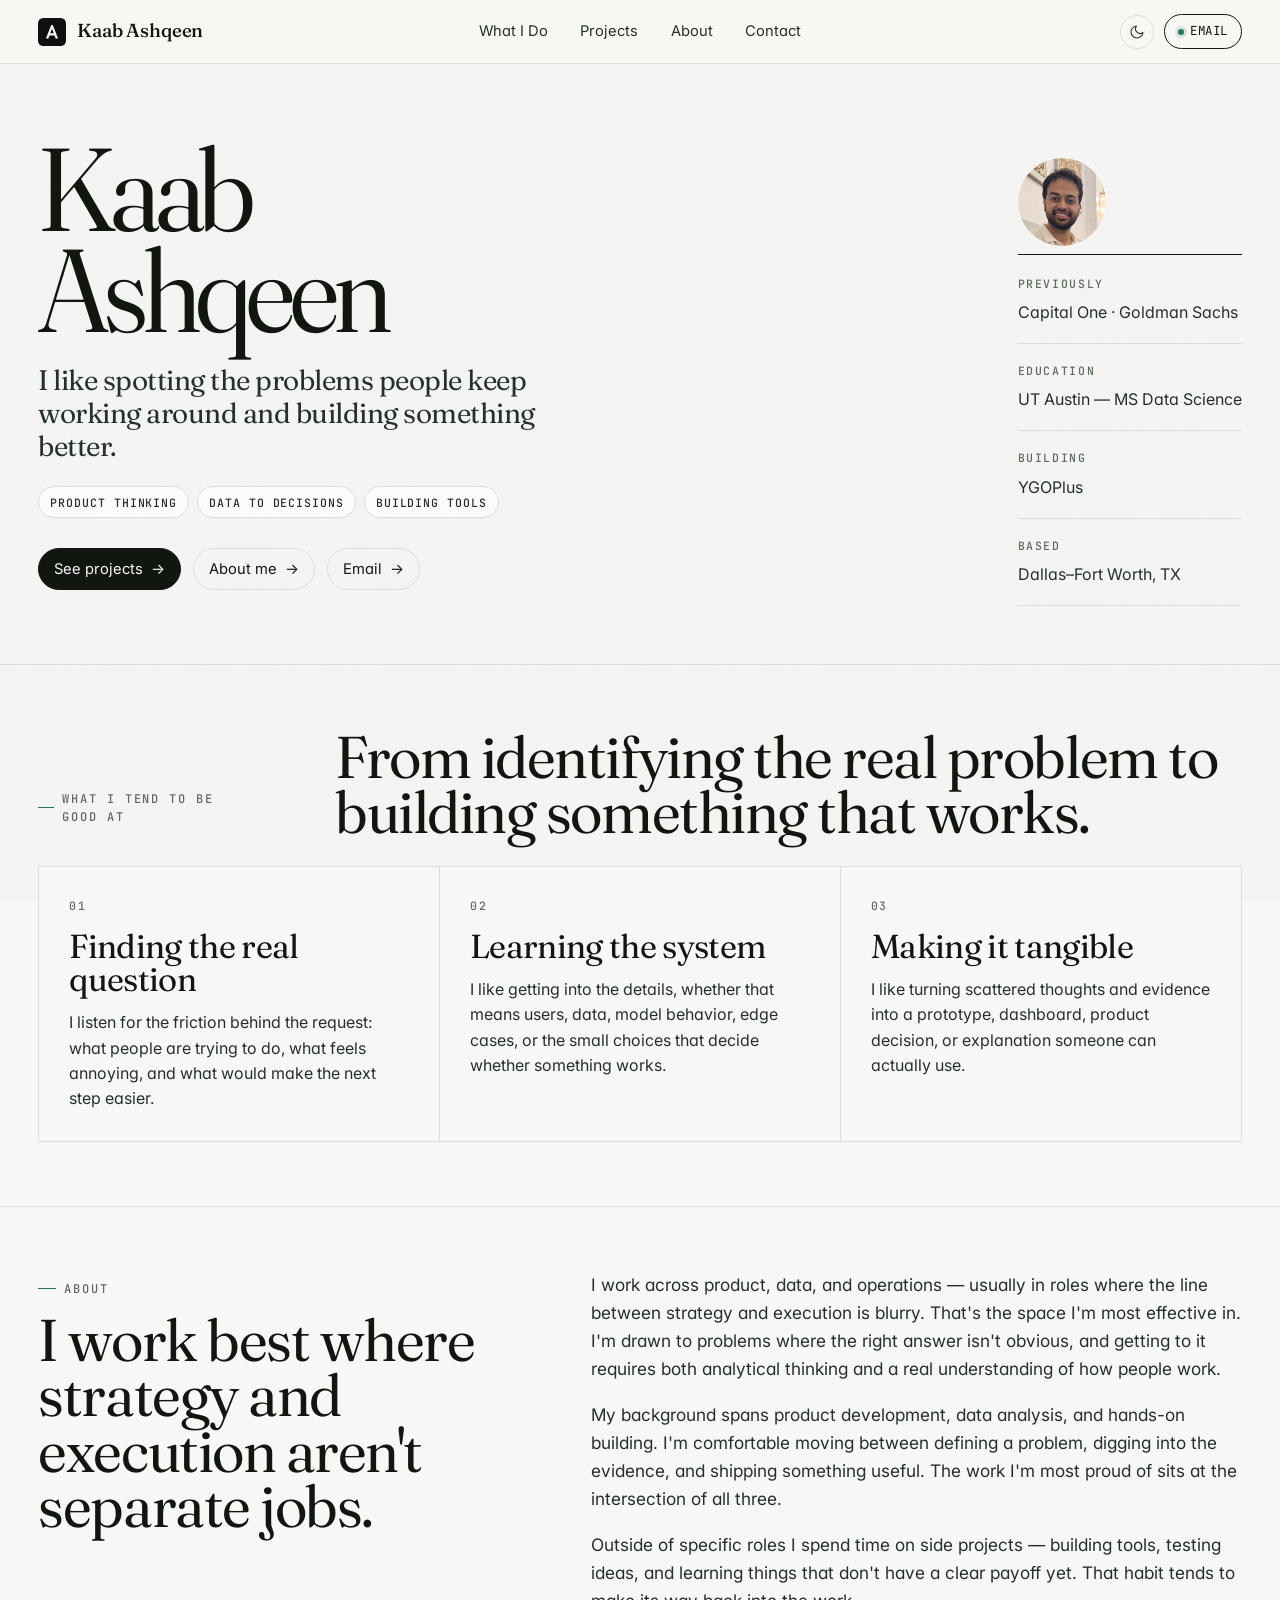
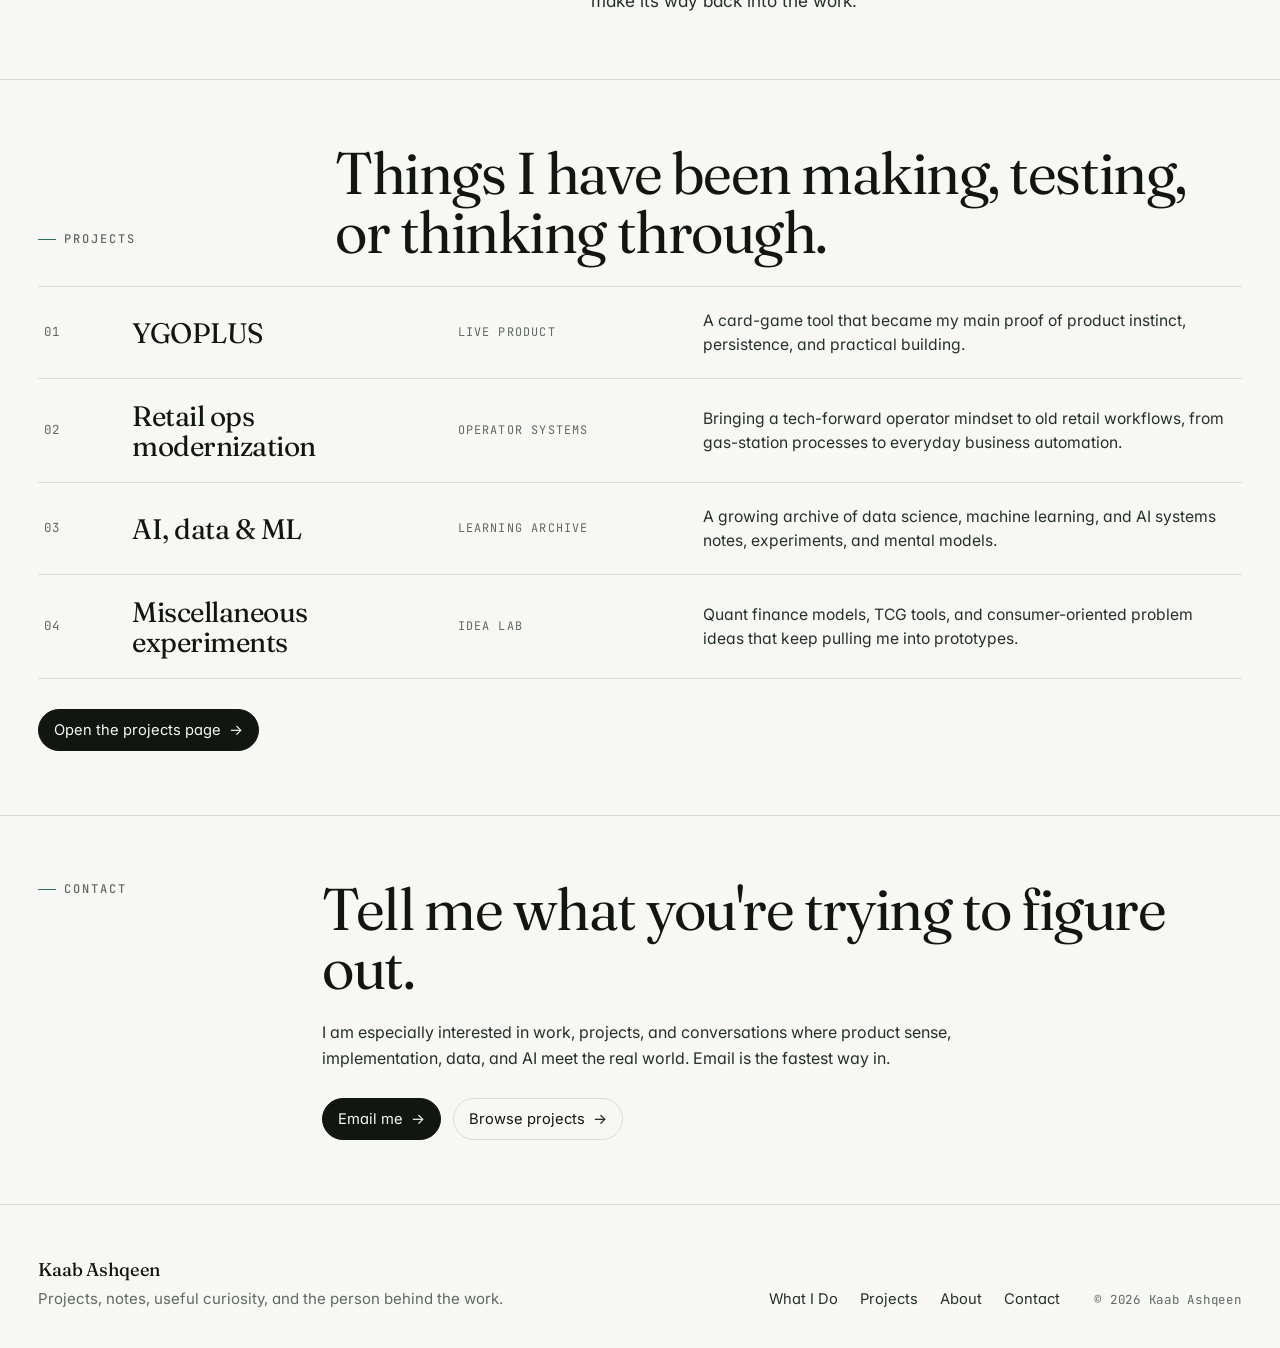
==== commit 7515b425: "updated" ====
--- a/index.html
+++ b/index.html
@@ -42,31 +42,55 @@
           <svg class="icon-moon" viewBox="0 0 24 24" fill="none" stroke="currentColor" stroke-width="1.6" stroke-linecap="round" stroke-linejoin="round" aria-hidden="true"><path d="M21 12.79A9 9 0 1 1 11.21 3 7 7 0 0 0 21 12.79Z"/></svg>
           <svg class="icon-sun" viewBox="0 0 24 24" fill="none" stroke="currentColor" stroke-width="1.6" stroke-linecap="round" stroke-linejoin="round" aria-hidden="true"><circle cx="12" cy="12" r="4"/><path d="M12 2v2M12 20v2M4.93 4.93l1.41 1.41M17.66 17.66l1.41 1.41M2 12h2M20 12h2M4.93 19.07l1.41-1.41M17.66 6.34l1.41-1.41"/></svg>
         </button>
-        <a class="header-link" href="mailto:kaab.ashqeen@yahoo.com">Email</a>
+        <a class="header-link" href="mailto:kaab@ashqeen.com">Email</a>
+        <button class="nav-toggle" type="button" aria-label="Toggle navigation" aria-expanded="false" data-nav-toggle>
+          <svg viewBox="0 0 24 24" fill="none" stroke="currentColor" stroke-width="1.6" stroke-linecap="round" aria-hidden="true"><line class="icon-open" x1="3" y1="6" x2="21" y2="6"/><line class="icon-open" x1="3" y1="12" x2="21" y2="12"/><line class="icon-open" x1="3" y1="18" x2="21" y2="18"/><line class="icon-close" x1="18" y1="6" x2="6" y2="18"/><line class="icon-close" x1="6" y1="6" x2="18" y2="18"/></svg>
+        </button>
       </div>
     </header>
 
     <main>
       <section class="landing-hero" aria-labelledby="page-title">
         <div class="landing-hero-copy">
-          <p class="eyebrow">Personal site - Dallas, TX</p>
-          <h1 id="page-title">Kaab Ashqeen</h1>
+          <div class="name-row">
+            <h1 id="page-title">Kaab Ashqeen</h1>
+            <img src="assets/headshot.png" alt="Kaab Ashqeen" class="headshot-name">
+          </div>
           <p class="landing-deck">
-            I like spotting problems people keep working around, using ideas and data
-            to understand what is really happening, and building better solutions with
-            the people they are meant to help.
+            I like spotting the problems people keep working around and building something better.
           </p>
           <div class="landing-tags" aria-label="Focus areas">
-            <span>Product iteration</span>
-            <span>Data into decisions</span>
-            <span>Scripting useful tools</span>
+            <span>Product thinking</span>
+            <span>Data to decisions</span>
+            <span>Building tools</span>
           </div>
           <div class="landing-actions">
             <a class="feature-link is-primary" href="/projects.html">See projects</a>
             <a class="feature-link" href="#about">About me</a>
-            <a class="feature-link" href="mailto:kaab.ashqeen@yahoo.com">Email</a>
-          </div>
-        </div>
+            <a class="feature-link" href="mailto:kaab@ashqeen.com">Email</a>
+          </div>
+        </div>
+        <div class="brief-column">
+          <img src="assets/headshot.png" alt="Kaab Ashqeen" class="headshot-brief">
+          <div class="landing-brief">
+          <div>
+            <span>Previously</span>
+            <p>Capital One · Goldman Sachs</p>
+          </div>
+          <div>
+            <span>Education</span>
+            <p>UT Austin — MS Data Science</p>
+          </div>
+          <div>
+            <span>Building</span>
+            <p>YGOPlus</p>
+          </div>
+          <div>
+            <span>Based</span>
+            <p>Dallas–Fort Worth, TX</p>
+          </div>
+          </div><!-- /.landing-brief -->
+        </div><!-- /.brief-column -->
       </section>
 
       <section class="fit-section" id="what-i-do" aria-labelledby="fit-title">
@@ -96,7 +120,7 @@
       <section class="landing-split" id="about" aria-labelledby="about-title">
         <div>
           <p class="eyebrow">About</p>
-          <h2 id="about-title">Product sense, data, and execution — close to the problem, close to the work.</h2>
+          <h2 id="about-title">I work best where strategy and execution aren't separate jobs.</h2>
         </div>
         <div class="landing-copy">
           <p>
@@ -140,7 +164,7 @@
           </a>
           <a href="/projects.html" class="project-strip-row">
             <span class="strip-num">03</span>
-            <span class="strip-title">AI, data &amp; ML learning</span>
+            <span class="strip-title">AI, data &amp; ML</span>
             <span class="strip-meta">Learning archive</span>
             <span class="strip-desc">A growing archive of data science, machine learning, and AI systems notes, experiments, and mental models.</span>
           </a>
@@ -166,7 +190,7 @@
             the fastest way in.
           </p>
           <div class="feature-actions">
-            <a class="feature-link is-primary" href="mailto:kaab.ashqeen@yahoo.com">Email me</a>
+            <a class="feature-link is-primary" href="mailto:kaab@ashqeen.com">Email me</a>
             <a class="feature-link" href="/projects.html">Browse projects</a>
           </div>
         </div>
--- a/styles.css
+++ b/styles.css
@@ -168,6 +168,39 @@
   color: var(--ink);
 }
 
+/* ---------- nav toggle (hamburger) ---------- */
+.nav-toggle {
+  display: none;
+  align-items: center;
+  justify-content: center;
+  width: 34px;
+  height: 34px;
+  border: 1px solid var(--line);
+  border-radius: 999px;
+  background: transparent;
+  color: var(--ink-soft);
+  cursor: pointer;
+  transition: border-color var(--t-fast) var(--ease), color var(--t-fast) var(--ease),
+    background var(--t-fast) var(--ease);
+}
+
+.nav-toggle svg {
+  width: 16px;
+  height: 16px;
+}
+
+.nav-toggle .icon-close { display: none; }
+.nav-toggle[aria-expanded="true"] .icon-open { display: none; }
+.nav-toggle[aria-expanded="true"] .icon-close { display: block; }
+
+.nav-toggle:hover,
+.nav-toggle:focus-visible {
+  border-color: var(--ink);
+  color: var(--ink);
+  background: var(--panel);
+  outline: none;
+}
+
 /* ---------- header ---------- */
 .site-header {
   position: sticky;
@@ -1848,26 +1881,8 @@
   }
 }
 
+
 @media (max-width: 720px) {
-  .site-header {
-    grid-template-columns: 1fr auto;
-    gap: 12px;
-    min-height: 58px;
-  }
-
-  .primary-nav {
-    order: 3;
-    grid-column: 1 / -1;
-    justify-content: flex-start;
-    overflow-x: auto;
-    padding-bottom: 12px;
-    scrollbar-width: none;
-  }
-
-  .primary-nav::-webkit-scrollbar {
-    display: none;
-  }
-
   .header-actions {
     gap: 8px;
   }
@@ -2262,14 +2277,17 @@
   max-width: none;
 }
 
-.landing-hero-copy > :not(.landing-brief) {
+.landing-hero-copy > :not(.brief-column) {
   grid-column: 1;
 }
 
-.landing-brief {
+.brief-column {
   grid-column: 2;
   grid-row: 1 / span 5;
   align-self: end;
+  display: flex;
+  flex-direction: column;
+  align-items: flex-start;
 }
 
 .landing-hero h1 {
@@ -2556,15 +2574,22 @@
     grid-template-columns: 1fr;
   }
 
-  .landing-hero-copy > :not(.landing-brief),
-  .landing-brief {
+  .landing-hero-copy > :not(.brief-column),
+  .brief-column {
     grid-column: auto;
   }
 
-  .landing-brief {
+  .brief-column {
     grid-row: auto;
     max-width: 780px;
     margin-top: 4px;
+    flex-direction: row;
+    align-items: center;
+    gap: 16px;
+  }
+
+  .brief-column .landing-brief {
+    flex: 1;
   }
 
   .fit-grid,
@@ -2724,3 +2749,91 @@
     grid-template-columns: 1fr;
   }
 }
+
+/* ---------- headshot ---------- */
+.headshot-brief {
+  display: block;
+  width: 88px;
+  height: 88px;
+  border-radius: 50%;
+  object-fit: cover;
+  margin-top: 20px;
+  margin-bottom: 8px;
+}
+
+.headshot-name {
+  display: none;
+  width: 64px;
+  height: 64px;
+  border-radius: 50%;
+  object-fit: cover;
+  flex-shrink: 0;
+}
+
+.name-row {
+  display: contents; /* h1 behaves as direct grid child on large screens */
+}
+
+@media (max-width: 1080px) {
+  .headshot-brief { display: none; }
+  .headshot-name { display: block; }
+  .name-row {
+    display: flex;
+    align-items: center;
+    gap: 16px;
+    margin-bottom: 4px;
+  }
+  .name-row h1 {
+    margin-bottom: 0;
+  }
+}
+
+/* ---------- mobile nav (hamburger) — must be last to override all header rules ---------- */
+@media (max-width: 1080px) {
+  .nav-toggle {
+    display: inline-flex;
+  }
+
+  .primary-nav {
+    display: none;
+    position: absolute;
+    top: 100%;
+    left: 0;
+    right: 0;
+    flex-direction: column;
+    align-items: stretch;
+    gap: 0;
+    padding: 8px 0 14px;
+    background: color-mix(in srgb, var(--paper) 96%, transparent);
+    backdrop-filter: saturate(140%) blur(18px);
+    -webkit-backdrop-filter: saturate(140%) blur(18px);
+    border-bottom: 1px solid var(--line);
+    z-index: 19;
+  }
+
+  .primary-nav a {
+    padding: 11px clamp(16px, 3vw, 42px);
+    font-size: 1rem;
+    color: var(--ink-soft);
+  }
+
+  .primary-nav a::after {
+    display: none;
+  }
+
+  .primary-nav a:hover,
+  .primary-nav a:focus-visible {
+    color: var(--accent);
+    background: var(--paper-soft);
+  }
+
+  .site-header.nav-open .primary-nav {
+    display: flex;
+  }
+
+  .site-header,
+  .landing-page .site-header,
+  .projects-page .site-header {
+    grid-template-columns: 1fr auto;
+  }
+}
--- a/styles.css
+++ b/styles.css
@@ -168,6 +168,39 @@
   color: var(--ink);
 }
 
+/* ---------- nav toggle (hamburger) ---------- */
+.nav-toggle {
+  display: none;
+  align-items: center;
+  justify-content: center;
+  width: 34px;
+  height: 34px;
+  border: 1px solid var(--line);
+  border-radius: 999px;
+  background: transparent;
+  color: var(--ink-soft);
+  cursor: pointer;
+  transition: border-color var(--t-fast) var(--ease), color var(--t-fast) var(--ease),
+    background var(--t-fast) var(--ease);
+}
+
+.nav-toggle svg {
+  width: 16px;
+  height: 16px;
+}
+
+.nav-toggle .icon-close { display: none; }
+.nav-toggle[aria-expanded="true"] .icon-open { display: none; }
+.nav-toggle[aria-expanded="true"] .icon-close { display: block; }
+
+.nav-toggle:hover,
+.nav-toggle:focus-visible {
+  border-color: var(--ink);
+  color: var(--ink);
+  background: var(--panel);
+  outline: none;
+}
+
 /* ---------- header ---------- */
 .site-header {
   position: sticky;
@@ -1848,26 +1881,8 @@
   }
 }
 
+
 @media (max-width: 720px) {
-  .site-header {
-    grid-template-columns: 1fr auto;
-    gap: 12px;
-    min-height: 58px;
-  }
-
-  .primary-nav {
-    order: 3;
-    grid-column: 1 / -1;
-    justify-content: flex-start;
-    overflow-x: auto;
-    padding-bottom: 12px;
-    scrollbar-width: none;
-  }
-
-  .primary-nav::-webkit-scrollbar {
-    display: none;
-  }
-
   .header-actions {
     gap: 8px;
   }
@@ -2262,14 +2277,17 @@
   max-width: none;
 }
 
-.landing-hero-copy > :not(.landing-brief) {
+.landing-hero-copy > :not(.brief-column) {
   grid-column: 1;
 }
 
-.landing-brief {
+.brief-column {
   grid-column: 2;
   grid-row: 1 / span 5;
   align-self: end;
+  display: flex;
+  flex-direction: column;
+  align-items: flex-start;
 }
 
 .landing-hero h1 {
@@ -2556,15 +2574,22 @@
     grid-template-columns: 1fr;
   }
 
-  .landing-hero-copy > :not(.landing-brief),
-  .landing-brief {
+  .landing-hero-copy > :not(.brief-column),
+  .brief-column {
     grid-column: auto;
   }
 
-  .landing-brief {
+  .brief-column {
     grid-row: auto;
     max-width: 780px;
     margin-top: 4px;
+    flex-direction: row;
+    align-items: center;
+    gap: 16px;
+  }
+
+  .brief-column .landing-brief {
+    flex: 1;
   }
 
   .fit-grid,
@@ -2724,3 +2749,91 @@
     grid-template-columns: 1fr;
   }
 }
+
+/* ---------- headshot ---------- */
+.headshot-brief {
+  display: block;
+  width: 88px;
+  height: 88px;
+  border-radius: 50%;
+  object-fit: cover;
+  margin-top: 20px;
+  margin-bottom: 8px;
+}
+
+.headshot-name {
+  display: none;
+  width: 64px;
+  height: 64px;
+  border-radius: 50%;
+  object-fit: cover;
+  flex-shrink: 0;
+}
+
+.name-row {
+  display: contents; /* h1 behaves as direct grid child on large screens */
+}
+
+@media (max-width: 1080px) {
+  .headshot-brief { display: none; }
+  .headshot-name { display: block; }
+  .name-row {
+    display: flex;
+    align-items: center;
+    gap: 16px;
+    margin-bottom: 4px;
+  }
+  .name-row h1 {
+    margin-bottom: 0;
+  }
+}
+
+/* ---------- mobile nav (hamburger) — must be last to override all header rules ---------- */
+@media (max-width: 1080px) {
+  .nav-toggle {
+    display: inline-flex;
+  }
+
+  .primary-nav {
+    display: none;
+    position: absolute;
+    top: 100%;
+    left: 0;
+    right: 0;
+    flex-direction: column;
+    align-items: stretch;
+    gap: 0;
+    padding: 8px 0 14px;
+    background: color-mix(in srgb, var(--paper) 96%, transparent);
+    backdrop-filter: saturate(140%) blur(18px);
+    -webkit-backdrop-filter: saturate(140%) blur(18px);
+    border-bottom: 1px solid var(--line);
+    z-index: 19;
+  }
+
+  .primary-nav a {
+    padding: 11px clamp(16px, 3vw, 42px);
+    font-size: 1rem;
+    color: var(--ink-soft);
+  }
+
+  .primary-nav a::after {
+    display: none;
+  }
+
+  .primary-nav a:hover,
+  .primary-nav a:focus-visible {
+    color: var(--accent);
+    background: var(--paper-soft);
+  }
+
+  .site-header.nav-open .primary-nav {
+    display: flex;
+  }
+
+  .site-header,
+  .landing-page .site-header,
+  .projects-page .site-header {
+    grid-template-columns: 1fr auto;
+  }
+}
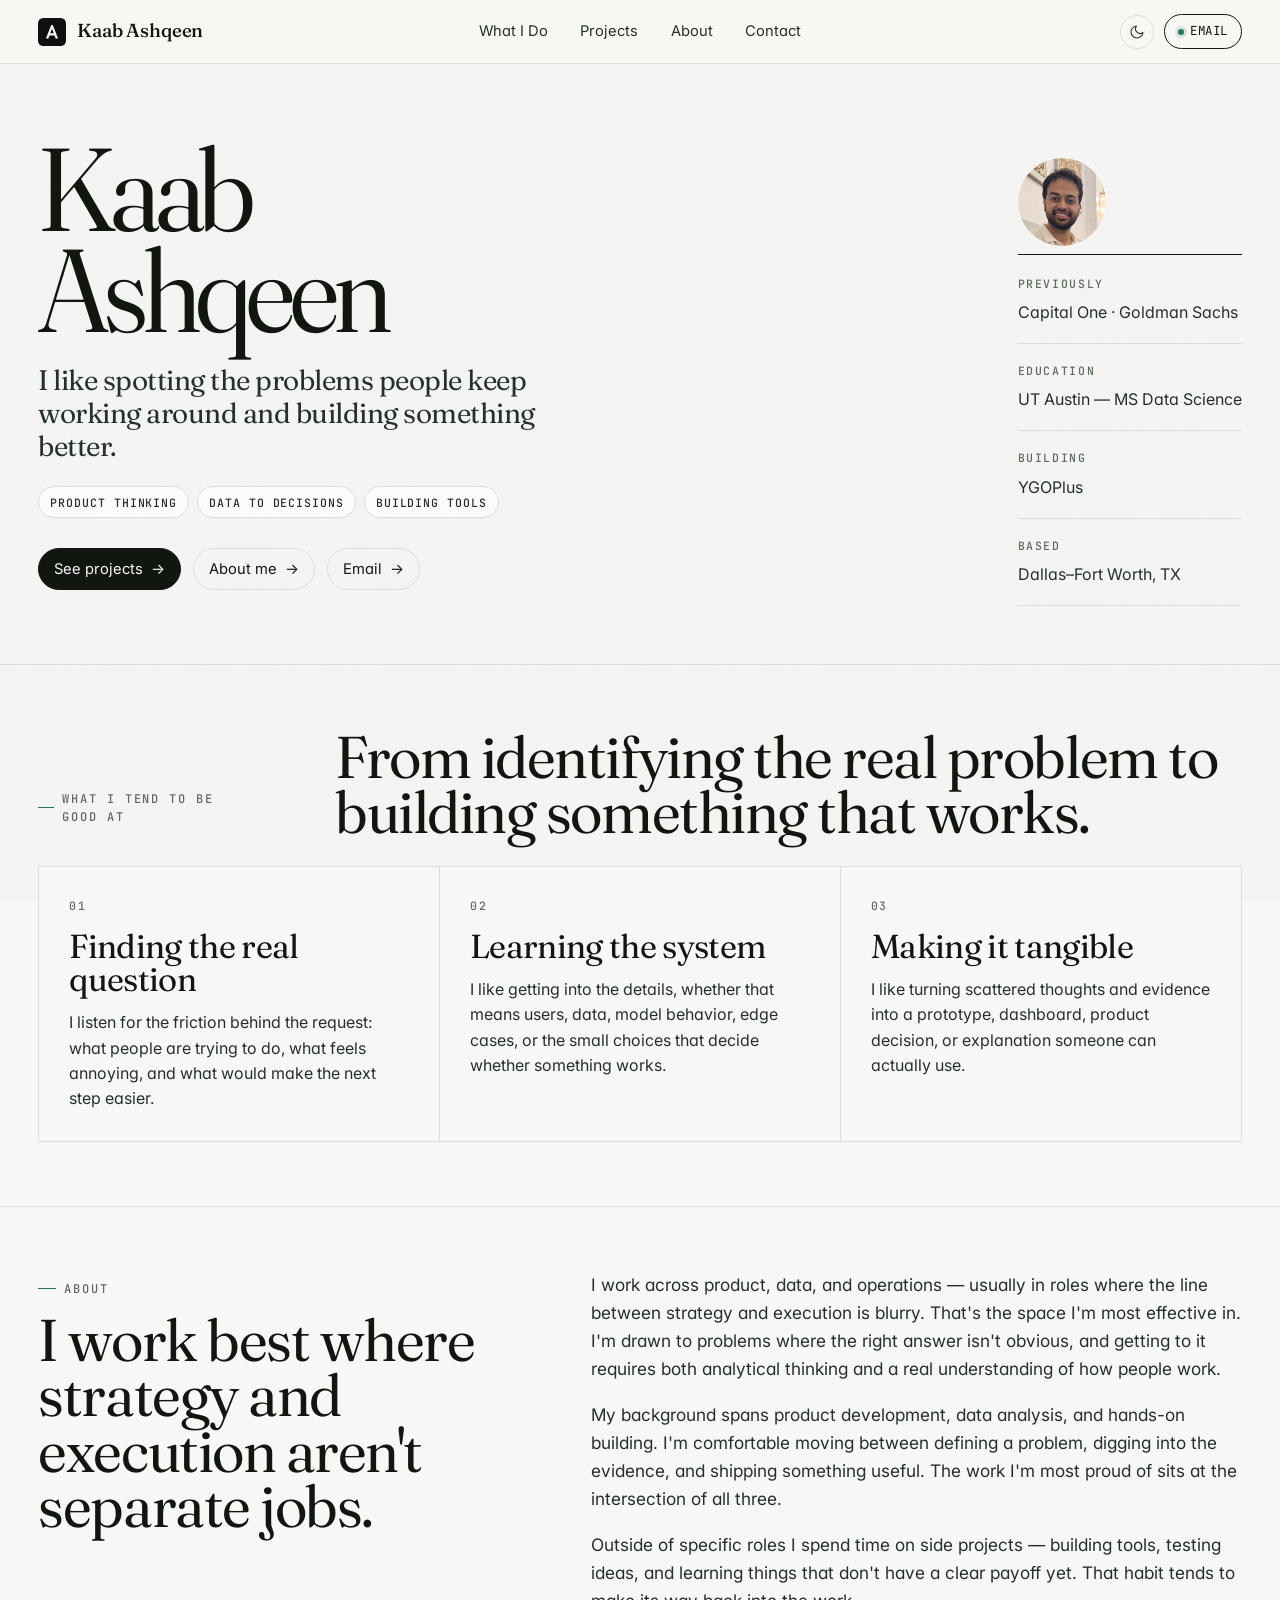
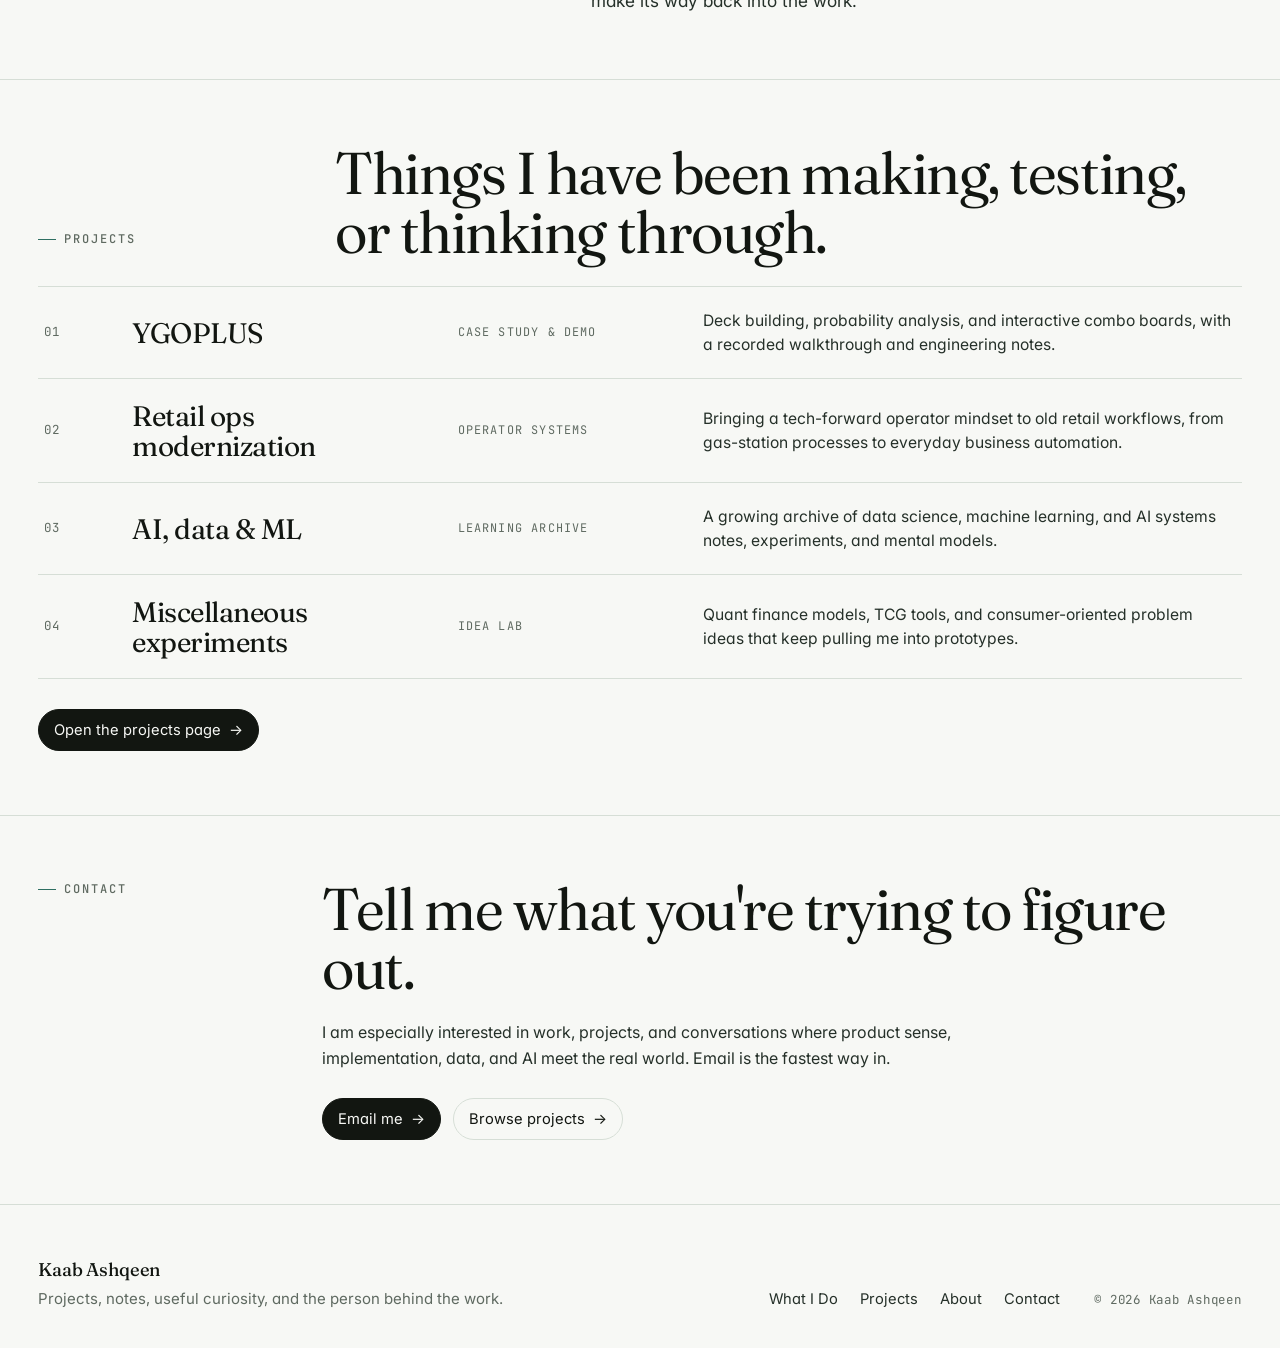
==== commit 3efdb352: "Add standalone YGOPlus case study and recorded demo" ====
--- a/index.html
+++ b/index.html
@@ -150,11 +150,11 @@
           <h2 id="projects-strip-title">Things I have been making, testing, or thinking through.</h2>
         </div>
         <div class="projects-strip">
-          <a href="/projects.html" class="project-strip-row">
+          <a href="/ygoplus/" class="project-strip-row">
             <span class="strip-num">01</span>
             <span class="strip-title">YGOPLUS</span>
-            <span class="strip-meta">Live product</span>
-            <span class="strip-desc">A card-game tool that became my main proof of product instinct, persistence, and practical building.</span>
+            <span class="strip-meta">Case study &amp; demo</span>
+            <span class="strip-desc">Deck building, probability analysis, and interactive combo boards, with a recorded walkthrough and engineering notes.</span>
           </a>
           <a href="/projects.html" class="project-strip-row">
             <span class="strip-num">02</span>
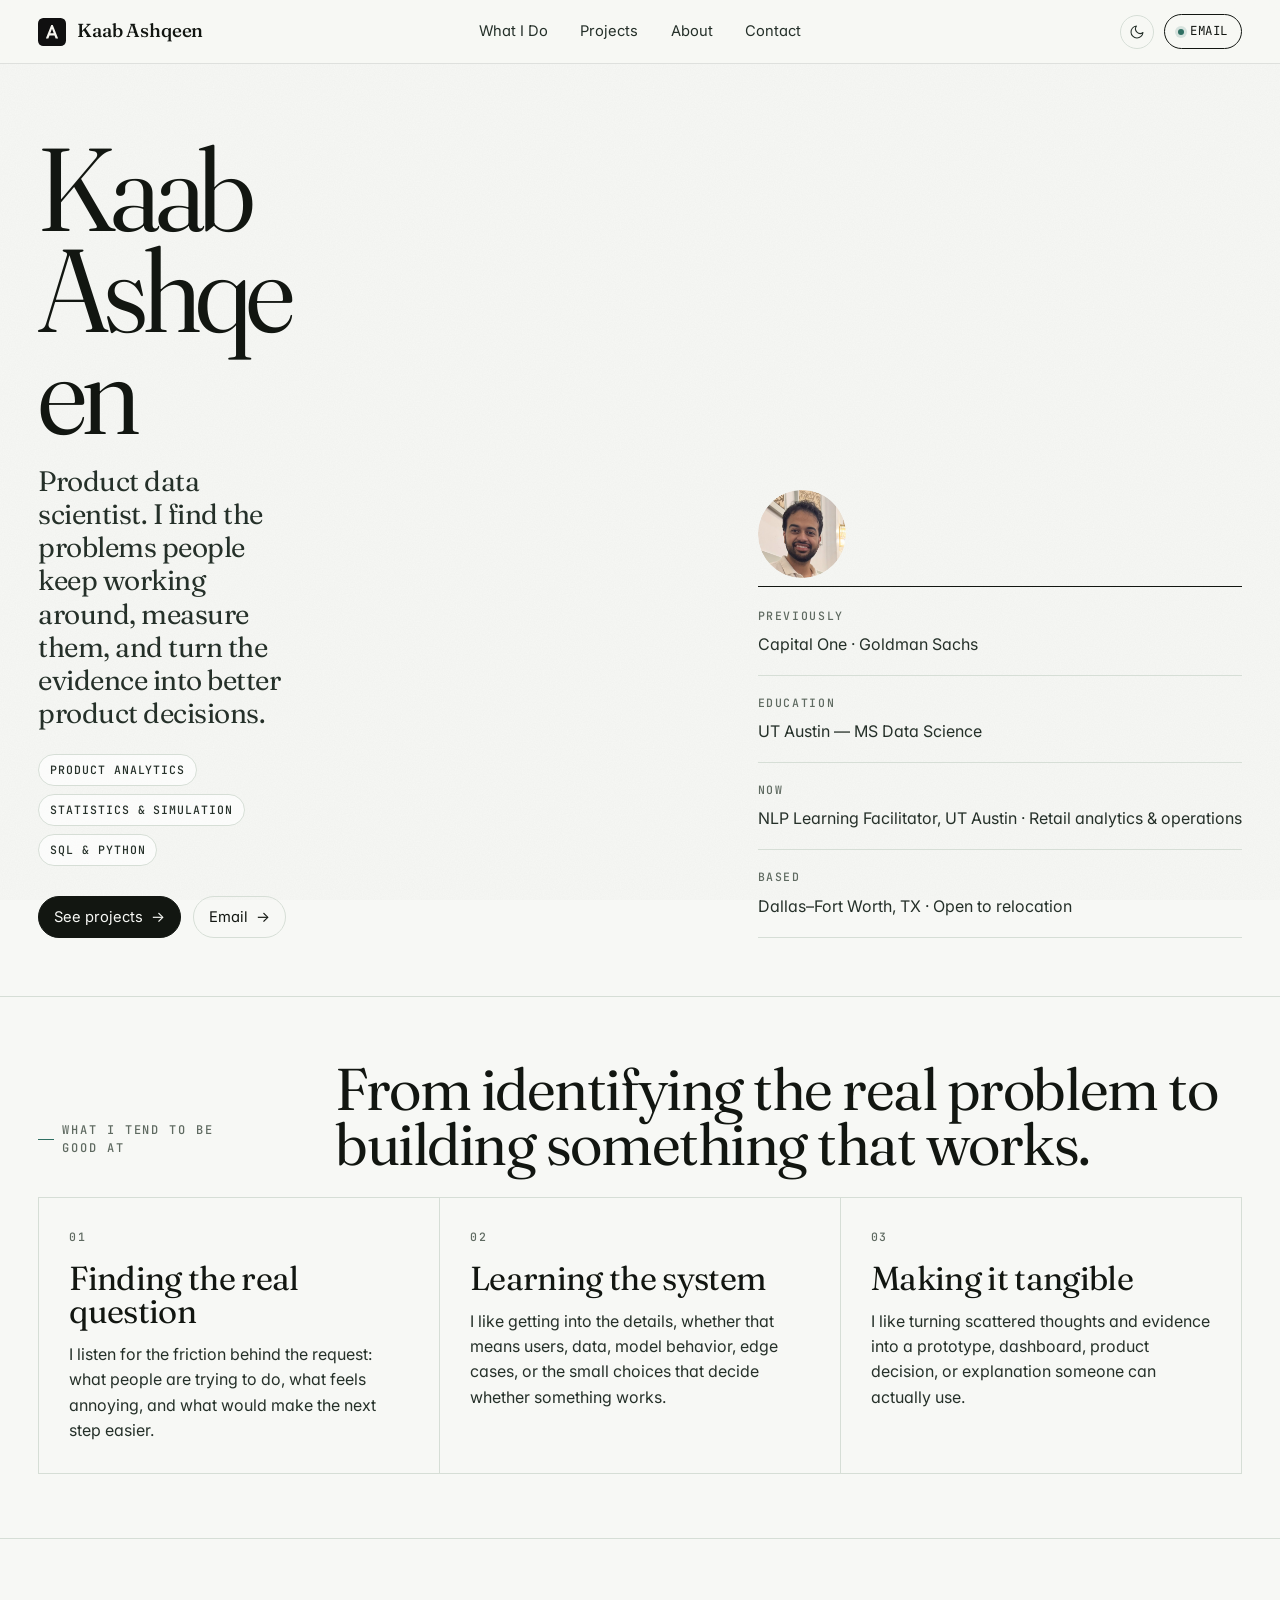
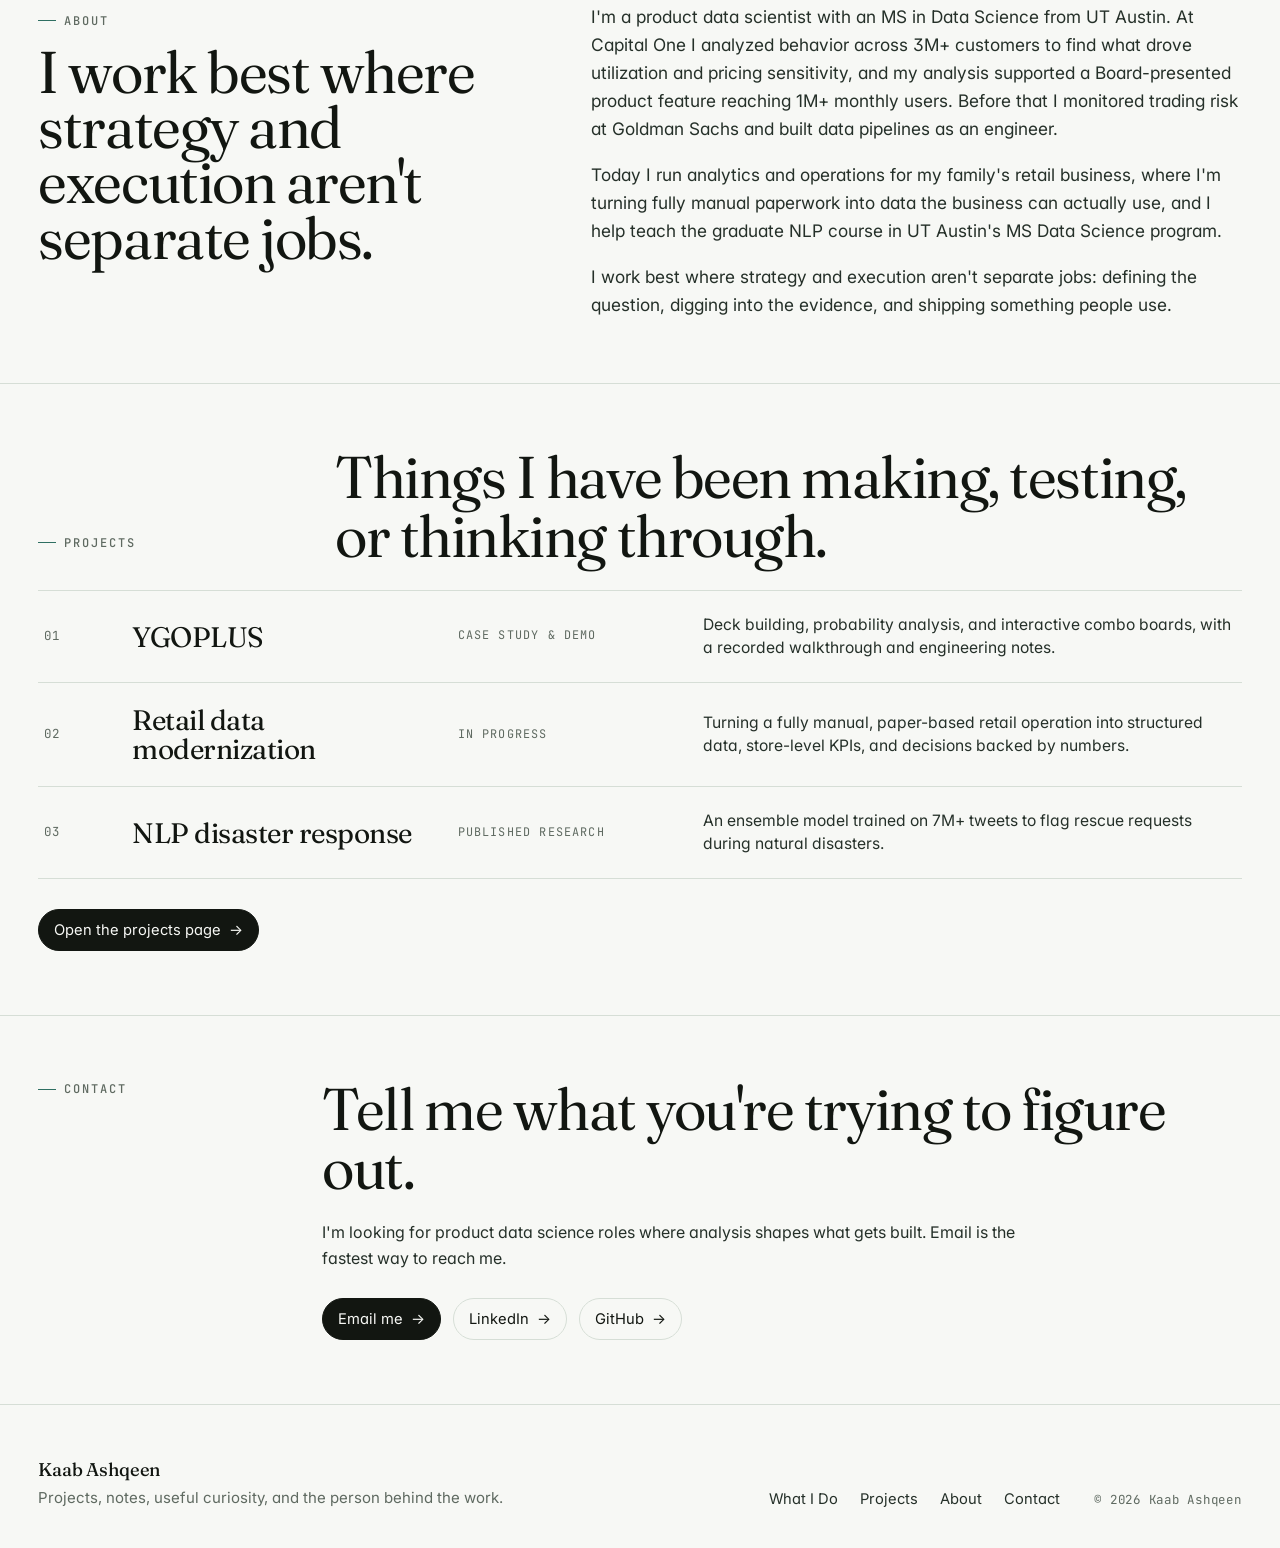
==== commit 1ddc5312: "Update portfolio positioning and retired YGOPlus case study" ====
--- a/index.html
+++ b/index.html
@@ -3,10 +3,10 @@
   <head>
     <meta charset="utf-8">
     <meta name="viewport" content="width=device-width, initial-scale=1">
-    <meta name="description" content="Kaab Ashqeen's personal site: projects, notes, useful curiosity, and the person behind the work.">
+    <meta name="description" content="Kaab Ashqeen, product data scientist (MS Data Science, UT Austin): projects, experience, and contact.">
     <meta name="theme-color" content="#f7f8f5" media="(prefers-color-scheme: light)">
     <meta name="theme-color" content="#111412" media="(prefers-color-scheme: dark)">
-    <title>Kaab Ashqeen - Personal Site</title>
+    <title>Kaab Ashqeen - Product Data Scientist</title>
     <link rel="icon" href="assets/favicon.svg" type="image/svg+xml">
     <link rel="preconnect" href="https://fonts.googleapis.com">
     <link rel="preconnect" href="https://fonts.gstatic.com" crossorigin>
@@ -57,16 +57,15 @@
             <img src="assets/headshot.png" alt="Kaab Ashqeen" class="headshot-name">
           </div>
           <p class="landing-deck">
-            I like spotting the problems people keep working around and building something better.
+            Product data scientist. I find the problems people keep working around, measure them, and turn the evidence into better product decisions.
           </p>
           <div class="landing-tags" aria-label="Focus areas">
-            <span>Product thinking</span>
-            <span>Data to decisions</span>
-            <span>Building tools</span>
+            <span>Product analytics</span>
+            <span>Statistics &amp; simulation</span>
+            <span>SQL &amp; Python</span>
           </div>
           <div class="landing-actions">
             <a class="feature-link is-primary" href="/projects.html">See projects</a>
-            <a class="feature-link" href="#about">About me</a>
             <a class="feature-link" href="mailto:kaab@ashqeen.com">Email</a>
           </div>
         </div>
@@ -82,12 +81,12 @@
             <p>UT Austin — MS Data Science</p>
           </div>
           <div>
-            <span>Building</span>
-            <p>YGOPlus</p>
+            <span>Now</span>
+            <p>NLP Learning Facilitator, UT Austin · Retail analytics &amp; operations</p>
           </div>
           <div>
             <span>Based</span>
-            <p>Dallas–Fort Worth, TX</p>
+            <p>Dallas–Fort Worth, TX · Open to relocation</p>
           </div>
           </div><!-- /.landing-brief -->
         </div><!-- /.brief-column -->
@@ -124,22 +123,20 @@
         </div>
         <div class="landing-copy">
           <p>
-            I work across product, data, and operations — usually in roles where the
-            line between strategy and execution is blurry. That's the space I'm most
-            effective in. I'm drawn to problems where the right answer isn't obvious,
-            and getting to it requires both analytical thinking and a real understanding
-            of how people work.
-          </p>
-          <p>
-            My background spans product development, data analysis, and hands-on
-            building. I'm comfortable moving between defining a problem, digging into
-            the evidence, and shipping something useful. The work I'm most proud of
-            sits at the intersection of all three.
-          </p>
-          <p>
-            Outside of specific roles I spend time on side projects — building tools,
-            testing ideas, and learning things that don't have a clear payoff yet.
-            That habit tends to make its way back into the work.
+            I'm a product data scientist with an MS in Data Science from UT Austin.
+            At Capital One I analyzed behavior across 3M+ customers to find what drove
+            utilization and pricing sensitivity, and my analysis supported a
+            Board-presented product feature reaching 1M+ monthly users. Before that I
+            monitored trading risk at Goldman Sachs and built data pipelines as an engineer.
+          </p>
+          <p>
+            Today I run analytics and operations for my family's retail business, where
+            I'm turning fully manual paperwork into data the business can actually use,
+            and I help teach the graduate NLP course in UT Austin's MS Data Science program.
+          </p>
+          <p>
+            I work best where strategy and execution aren't separate jobs: defining
+            the question, digging into the evidence, and shipping something people use.
           </p>
         </div>
       </section>
@@ -156,23 +153,17 @@
             <span class="strip-meta">Case study &amp; demo</span>
             <span class="strip-desc">Deck building, probability analysis, and interactive combo boards, with a recorded walkthrough and engineering notes.</span>
           </a>
-          <a href="/projects.html" class="project-strip-row">
+          <a href="/projects.html#retail-ops" class="project-strip-row">
             <span class="strip-num">02</span>
-            <span class="strip-title">Retail ops modernization</span>
-            <span class="strip-meta">Operator systems</span>
-            <span class="strip-desc">Bringing a tech-forward operator mindset to old retail workflows, from gas-station processes to everyday business automation.</span>
+            <span class="strip-title">Retail data modernization</span>
+            <span class="strip-meta">In progress</span>
+            <span class="strip-desc">Turning a fully manual, paper-based retail operation into structured data, store-level KPIs, and decisions backed by numbers.</span>
           </a>
-          <a href="/projects.html" class="project-strip-row">
+          <a href="/projects.html#nlp-classifier" class="project-strip-row">
             <span class="strip-num">03</span>
-            <span class="strip-title">AI, data &amp; ML</span>
-            <span class="strip-meta">Learning archive</span>
-            <span class="strip-desc">A growing archive of data science, machine learning, and AI systems notes, experiments, and mental models.</span>
-          </a>
-          <a href="/projects.html" class="project-strip-row">
-            <span class="strip-num">04</span>
-            <span class="strip-title">Miscellaneous experiments</span>
-            <span class="strip-meta">Idea lab</span>
-            <span class="strip-desc">Quant finance models, TCG tools, and consumer-oriented problem ideas that keep pulling me into prototypes.</span>
+            <span class="strip-title">NLP disaster response</span>
+            <span class="strip-meta">Published research</span>
+            <span class="strip-desc">An ensemble model trained on 7M+ tweets to flag rescue requests during natural disasters.</span>
           </a>
         </div>
         <div class="projects-band-footer">
@@ -185,13 +176,13 @@
         <div>
           <h2 id="contact-title">Tell me what you're trying to figure out.</h2>
           <p>
-            I am especially interested in work, projects, and conversations where
-            product sense, implementation, data, and AI meet the real world. Email is
-            the fastest way in.
+            I'm looking for product data science roles where analysis shapes what
+            gets built. Email is the fastest way to reach me.
           </p>
           <div class="feature-actions">
             <a class="feature-link is-primary" href="mailto:kaab@ashqeen.com">Email me</a>
-            <a class="feature-link" href="/projects.html">Browse projects</a>
+            <a class="feature-link" href="https://www.linkedin.com/in/kaabashqeen">LinkedIn</a>
+            <a class="feature-link" href="https://github.com/kaabashqeen">GitHub</a>
           </div>
         </div>
       </section>
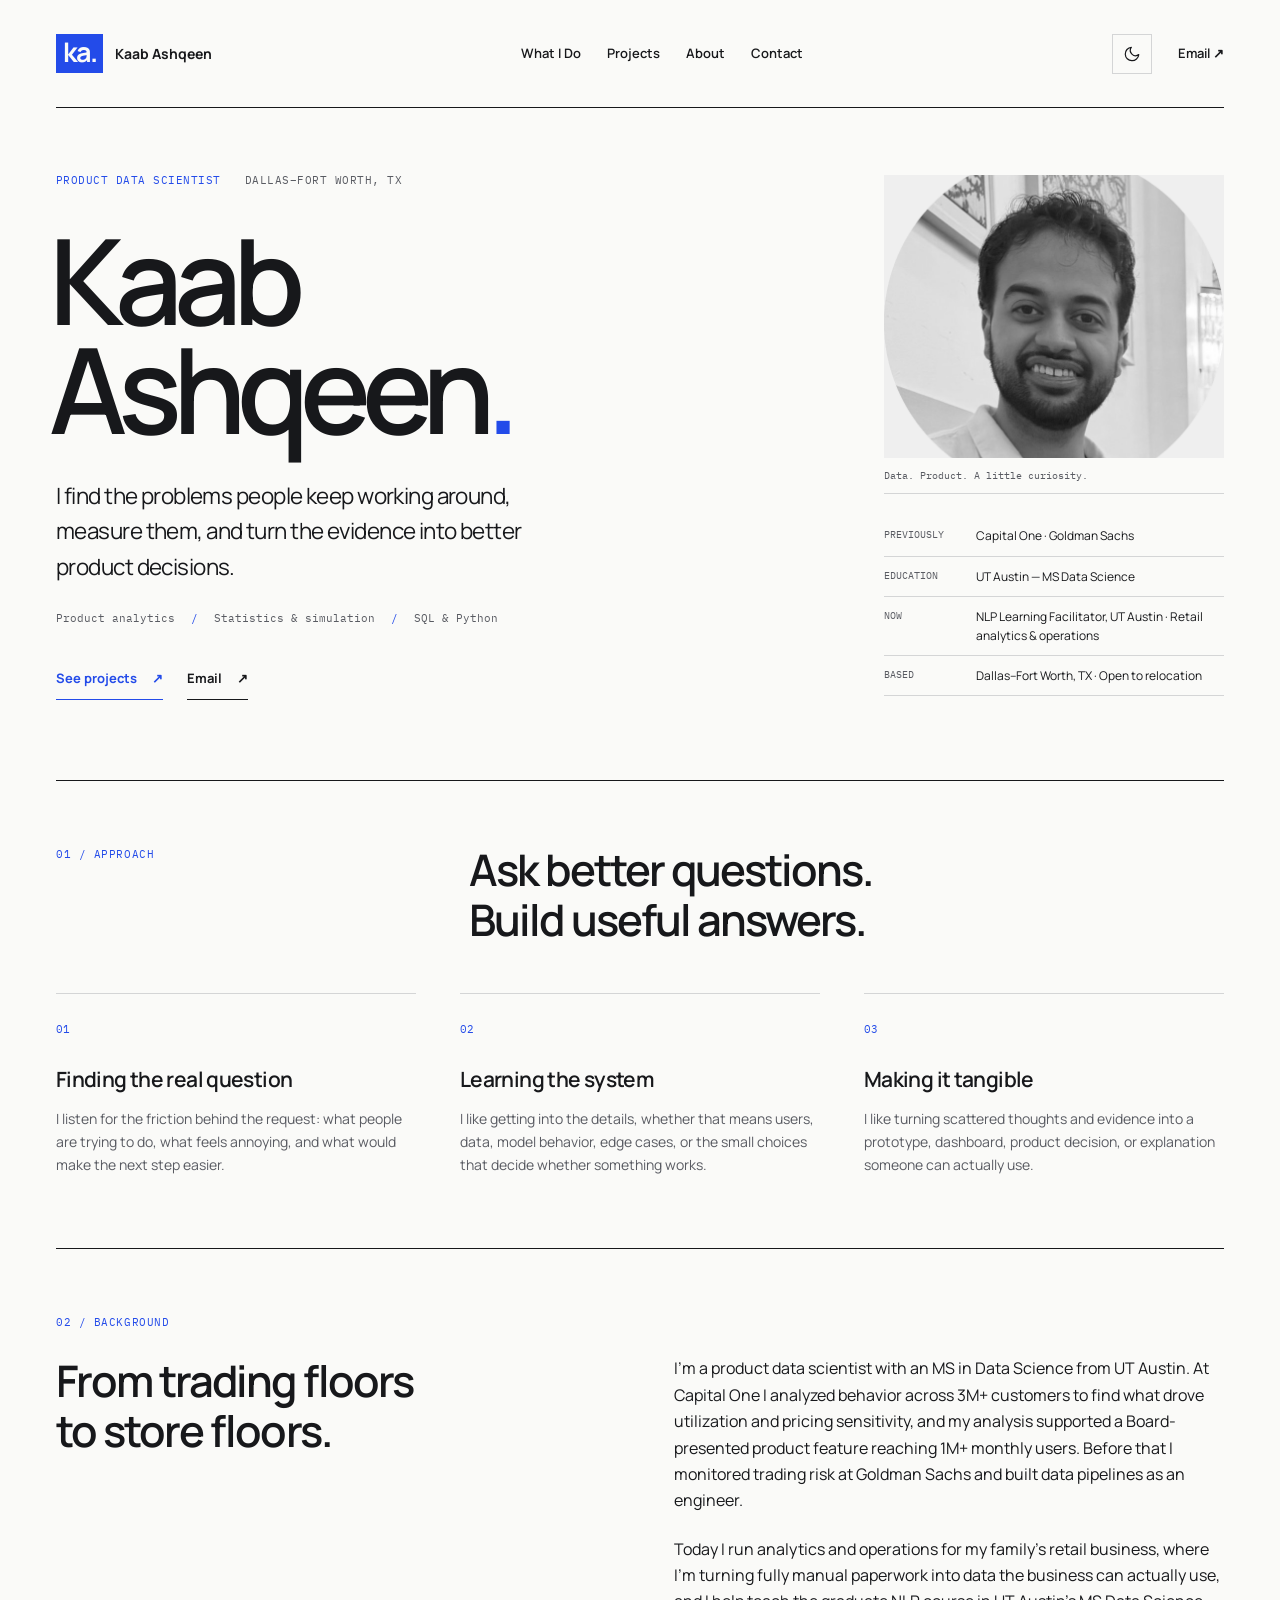
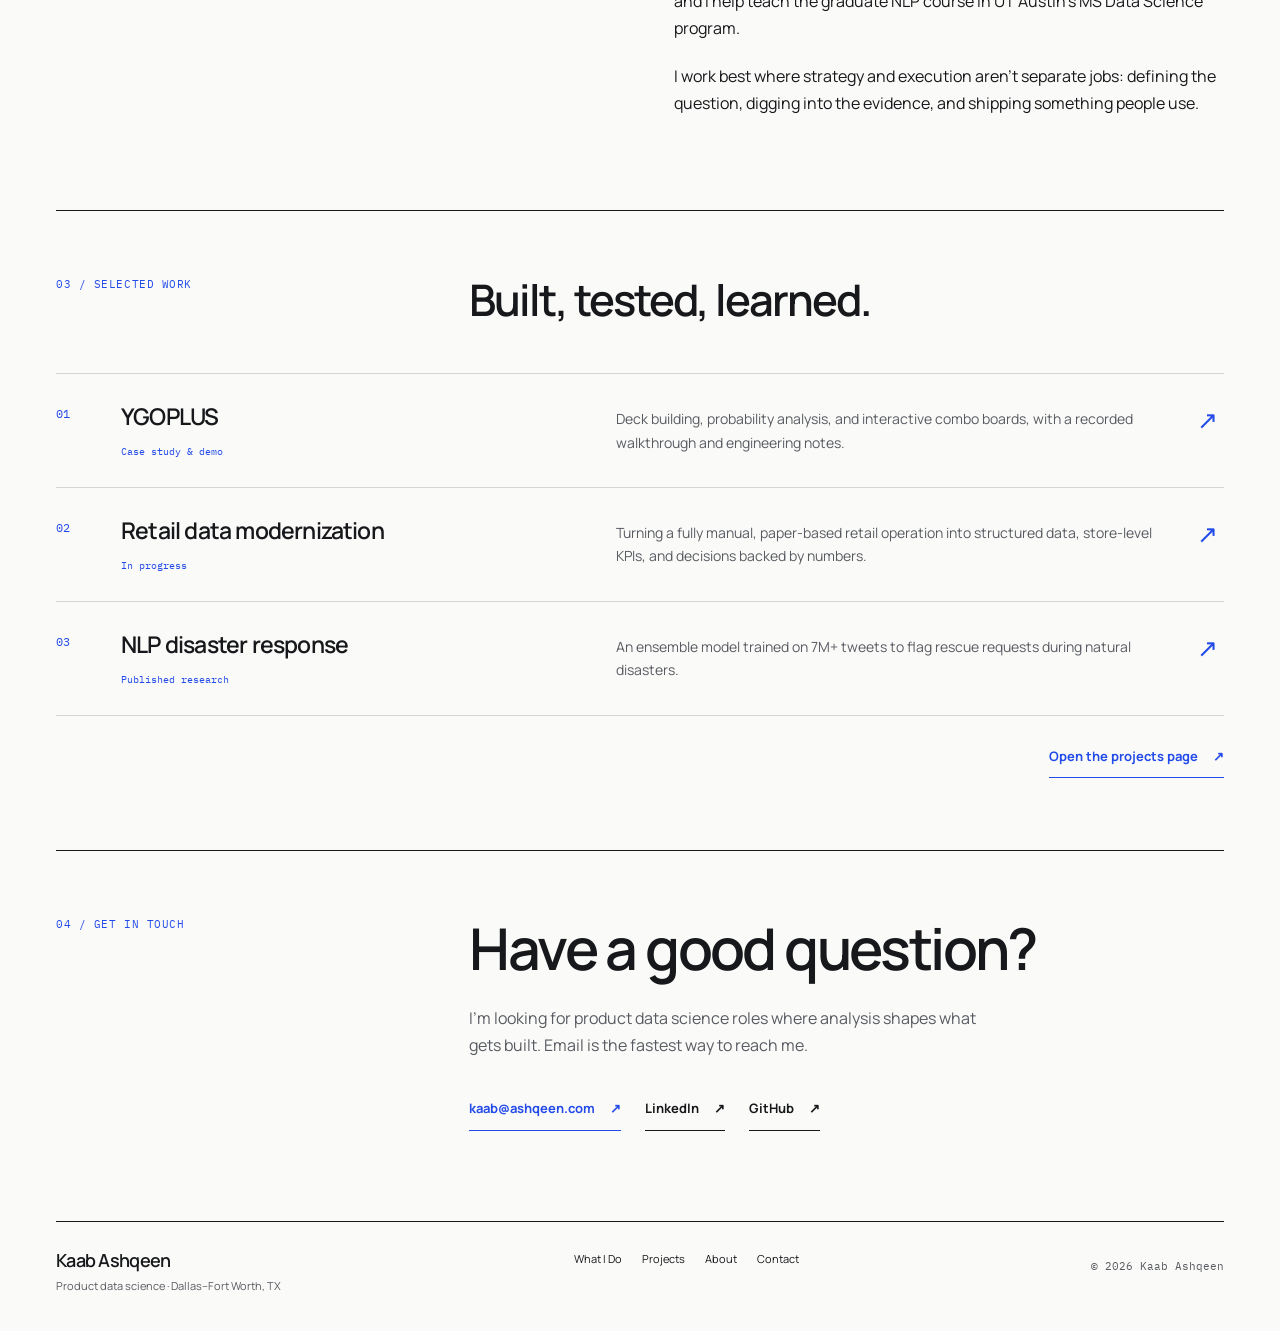
==== commit c700eb99: "Refresh portfolio with bold typography and blue accents" ====
--- a/index.html
+++ b/index.html
@@ -4,16 +4,16 @@
     <meta charset="utf-8">
     <meta name="viewport" content="width=device-width, initial-scale=1">
     <meta name="description" content="Kaab Ashqeen, product data scientist (MS Data Science, UT Austin): projects, experience, and contact.">
-    <meta name="theme-color" content="#f7f8f5" media="(prefers-color-scheme: light)">
-    <meta name="theme-color" content="#111412" media="(prefers-color-scheme: dark)">
+    <meta name="theme-color" content="#fafaf8" media="(prefers-color-scheme: light)">
+    <meta name="theme-color" content="#111214" media="(prefers-color-scheme: dark)">
     <title>Kaab Ashqeen - Product Data Scientist</title>
     <link rel="icon" href="assets/favicon.svg" type="image/svg+xml">
     <link rel="preconnect" href="https://fonts.googleapis.com">
     <link rel="preconnect" href="https://fonts.gstatic.com" crossorigin>
     <link rel="stylesheet"
-      href="https://fonts.googleapis.com/css2?family=Fraunces:opsz,wght,SOFT@9..144,300..600,30..100&amp;family=Inter:wght@400;500;600&amp;family=JetBrains+Mono:wght@400;500&amp;display=swap">
-    <link rel="preload" href="styles.css?v=hero-20260616" as="style">
-    <link rel="stylesheet" href="styles.css?v=hero-20260616">
+      href="https://fonts.googleapis.com/css2?family=Manrope:wght@400;500;600;700;800&amp;family=IBM+Plex+Mono:wght@400;500&amp;display=swap">
+    <link rel="preload" href="portfolio.css?v=20261117" as="style">
+    <link rel="stylesheet" href="portfolio.css?v=20261117">
     <script>
       (function () {
         try {
@@ -26,9 +26,10 @@
     </script>
   </head>
   <body class="landing-page">
+    <a class="skip-link" href="#main">Skip to content</a>
     <header class="site-header" aria-label="Primary">
       <a class="brand" href="/" aria-label="Kaab Ashqeen home">
-        <img src="assets/favicon.svg" alt="" width="28" height="28">
+        <span class="brand-mark" aria-hidden="true">ka.</span>
         <span>Kaab Ashqeen</span>
       </a>
       <nav class="primary-nav" aria-label="Main navigation">
@@ -49,15 +50,15 @@
       </div>
     </header>
 
-    <main>
+    <main id="main">
       <section class="landing-hero" aria-labelledby="page-title">
         <div class="landing-hero-copy">
+          <p class="hero-kicker">Product data scientist <span>Dallas–Fort Worth, TX</span></p>
           <div class="name-row">
-            <h1 id="page-title">Kaab Ashqeen</h1>
-            <img src="assets/headshot.png" alt="Kaab Ashqeen" class="headshot-name">
+            <h1 id="page-title">Kaab<span>Ashqeen<span class="name-dot">.</span></span></h1>
           </div>
           <p class="landing-deck">
-            Product data scientist. I find the problems people keep working around, measure them, and turn the evidence into better product decisions.
+            I find the problems people keep working around, measure them, and turn the evidence into better product decisions.
           </p>
           <div class="landing-tags" aria-label="Focus areas">
             <span>Product analytics</span>
@@ -70,7 +71,7 @@
           </div>
         </div>
         <div class="brief-column">
-          <img src="assets/headshot.png" alt="Kaab Ashqeen" class="headshot-brief">
+          <figure class="portrait"><img src="assets/headshot.png" alt="Kaab Ashqeen" class="headshot-brief" width="480" height="480"><figcaption>Data. Product. A little curiosity.</figcaption></figure>
           <div class="landing-brief">
           <div>
             <span>Previously</span>
@@ -94,8 +95,8 @@
 
       <section class="fit-section" id="what-i-do" aria-labelledby="fit-title">
         <div class="section-heading">
-          <p class="eyebrow">What I tend to be good at</p>
-          <h2 id="fit-title">From identifying the real problem to building something that works.</h2>
+          <p class="eyebrow">01 / Approach</p>
+          <h2 id="fit-title">Ask better questions.<br>Build useful answers.</h2>
         </div>
         <div class="fit-grid">
           <article>
@@ -118,8 +119,8 @@
 
       <section class="landing-split" id="about" aria-labelledby="about-title">
         <div>
-          <p class="eyebrow">About</p>
-          <h2 id="about-title">I work best where strategy and execution aren't separate jobs.</h2>
+          <p class="eyebrow">02 / Background</p>
+          <h2 id="about-title">From trading floors<br>to store floors.</h2>
         </div>
         <div class="landing-copy">
           <p>
@@ -143,8 +144,8 @@
 
       <section class="projects-band" id="projects" aria-labelledby="projects-strip-title">
         <div class="section-heading">
-          <p class="eyebrow">Projects</p>
-          <h2 id="projects-strip-title">Things I have been making, testing, or thinking through.</h2>
+          <p class="eyebrow">03 / Selected work</p>
+          <h2 id="projects-strip-title">Built, tested, learned.</h2>
         </div>
         <div class="projects-strip">
           <a href="/ygoplus/" class="project-strip-row">
@@ -172,15 +173,15 @@
       </section>
 
       <section class="contact-band landing-contact" id="contact" aria-labelledby="contact-title">
-        <p class="eyebrow">Contact</p>
+        <p class="eyebrow">04 / Get in touch</p>
         <div>
-          <h2 id="contact-title">Tell me what you're trying to figure out.</h2>
+          <h2 id="contact-title">Have a good question?</h2>
           <p>
             I'm looking for product data science roles where analysis shapes what
             gets built. Email is the fastest way to reach me.
           </p>
           <div class="feature-actions">
-            <a class="feature-link is-primary" href="mailto:kaab@ashqeen.com">Email me</a>
+            <a class="feature-link is-primary" href="mailto:kaab@ashqeen.com">kaab@ashqeen.com</a>
             <a class="feature-link" href="https://www.linkedin.com/in/kaabashqeen">LinkedIn</a>
             <a class="feature-link" href="https://github.com/kaabashqeen">GitHub</a>
           </div>
@@ -191,7 +192,7 @@
     <footer>
       <div>
         <h2>Kaab Ashqeen</h2>
-        <p>Projects, notes, useful curiosity, and the person behind the work.</p>
+        <p>Product data science · Dallas–Fort Worth, TX</p>
       </div>
       <div class="footer-links" aria-label="Footer links">
         <a href="/#what-i-do">What I Do</a>
--- a/portfolio.css
+++ b/portfolio.css
@@ -0,0 +1,179 @@
+/* Personal portfolio: strong type, open space, and a simple work index. */
+:root {
+  color-scheme: light;
+  --paper: #fafaf8;
+  --ink: #17181b;
+  --muted: #595b62;
+  --line: #d4d5d6;
+  --accent: #234be9;
+  --panel: #eeefed;
+  --sans: 'Manrope', Arial, sans-serif;
+  --mono: 'IBM Plex Mono', monospace;
+}
+[data-theme='dark'] {
+  color-scheme: dark;
+  --paper: #111214; --ink: #f3f3ee; --muted: #b3b5bc;
+  --line: #3b3d44; --accent: #9cafff; --panel: #202226;
+}
+@media (prefers-color-scheme: dark) {
+  :root:not([data-theme='light']) {
+    color-scheme: dark;
+    --paper: #111214; --ink: #f3f3ee; --muted: #b3b5bc;
+    --line: #3b3d44; --accent: #9cafff; --panel: #202226;
+  }
+}
+* { box-sizing: border-box; }
+html { scroll-behavior: smooth; scroll-padding-top: 32px; }
+body { margin: 0; background: var(--paper); color: var(--ink); font: 16px/1.65 var(--sans); -webkit-font-smoothing: antialiased; }
+::selection { background: var(--accent); color: var(--paper); }
+a { color: inherit; text-decoration-thickness: 1px; text-underline-offset: 5px; }
+a:hover { color: var(--accent); }
+a, button { -webkit-tap-highlight-color: transparent; }
+button { font: inherit; }
+a:focus-visible, button:focus-visible { outline: 3px solid var(--accent); outline-offset: 5px; }
+img { max-width: 100%; display: block; }
+h1,h2,h3,p,figure { margin: 0; }
+h1,h2,h3 { font-weight: 600; }
+main, .site-header, footer { width: min(1320px, calc(100% - 112px)); margin-inline: auto; }
+.skip-link { position: absolute; left: 20px; top: -100px; background: var(--ink); color: var(--paper); padding: 12px 20px; z-index: 50; }
+.skip-link:focus { top: 10px; }
+.site-header { display: flex; align-items: center; justify-content: space-between; gap: 32px; min-height: 108px; border-bottom: 1px solid var(--ink); position: relative; z-index: 10; }
+.brand { display: flex; align-items: center; gap: 12px; text-decoration: none; font-size: 14px; font-weight: 700; }
+.brand-mark { background: var(--accent); color: var(--paper); padding: 0 7px 3px; font-size: 27px; line-height: 36px; letter-spacing: -2px; }
+.primary-nav, .header-actions { display: flex; align-items: center; gap: 26px; }
+.primary-nav a, .header-link { font-size: 13px; text-decoration: none; font-weight: 600; }
+.primary-nav a[aria-current] { color: var(--accent); text-decoration: underline; }
+.header-link::after { content: ' ↗'; }
+.theme-toggle,.nav-toggle { width: 40px; height: 40px; display: inline-flex; align-items: center; justify-content: center; color: var(--ink); background: none; border: 1px solid var(--line); cursor: pointer; }
+.theme-toggle svg,.nav-toggle svg { width: 18px; height: 18px; }
+.theme-toggle:hover,.nav-toggle:hover { border-color: var(--ink); }
+.icon-sun, .nav-toggle,.icon-close { display: none; }
+[data-theme='dark'] .icon-sun { display: block; }
+[data-theme='dark'] .icon-moon { display: none; }
+@media(prefers-color-scheme:dark) {
+  :root:not([data-theme='light']) .icon-sun { display: block; }
+  :root:not([data-theme='light']) .icon-moon { display: none; }
+}
+.landing-hero { display: grid; grid-template-columns: 1.65fr 1fr; gap: 8%; padding: 64px 0 80px; }
+.hero-kicker { font: 11px/1.6 var(--mono); text-transform: uppercase; letter-spacing: .045em; color: var(--accent); margin-bottom: 35px; display: flex; flex-wrap: wrap; gap: 10px 24px; }
+.hero-kicker span { color: var(--muted); }
+.landing-hero h1 { font-size: clamp(78px, 9.3vw, 140px); line-height: .92; letter-spacing: -.075em; font-weight: 600; margin-left: -.06em; }
+.landing-hero h1 > span { display: block; }
+.name-dot { color: var(--accent); }
+.landing-deck { font-size: clamp(18px, 1.75vw, 23px); line-height: 1.6; max-width: 540px; margin-top: 34px; letter-spacing: -.025em; }
+.landing-tags { margin-top: 24px; display: flex; flex-wrap: wrap; gap: 7px 16px; color: var(--muted); font: 11px/1.7 var(--mono); }
+.landing-tags span + span::before { content: '/'; margin-right: 16px; color: var(--accent); }
+.landing-actions, .feature-actions { display: flex; align-items: center; flex-wrap: wrap; gap: 24px; margin-top: 30px; }
+.feature-link { display: inline-block; font-size: 13px; font-weight: 700; padding: 10px 0; text-decoration: none; border-bottom: 1px solid var(--ink); }
+.feature-link::after { content: ' ↗'; margin-left: 12px; }
+.feature-link.is-primary { color: var(--accent); border-color: var(--accent); }
+.feature-link:hover { border-bottom-width: 2px; padding-bottom: 9px; }
+.brief-column { padding-top: 3px; }
+.portrait { width: 100%; max-width: 340px; margin-left: auto; }
+.headshot-brief { width: 100%; height: auto; aspect-ratio: 1.2; object-fit: cover; object-position: 50% 40%; filter: grayscale(100%); background: var(--panel); }
+.portrait figcaption { font: 10px/1.5 var(--mono); border-bottom: 1px solid var(--line); padding: 10px 0; color: var(--muted); }
+.landing-brief { margin-top: 22px; max-width: 340px; margin-left: auto; }
+.landing-brief > div { display: grid; grid-template-columns: 78px 1fr; gap: 14px; padding: 10px 0; border-bottom: 1px solid var(--line); }
+.landing-brief span { color: var(--muted); font: 10px/1.8 var(--mono); text-transform: uppercase; }
+.landing-brief p { font-size: 12px; line-height: 1.6; }
+.eyebrow { font: 11px/1.7 var(--mono); text-transform: uppercase; letter-spacing: .05em; color: var(--accent); margin-bottom: 24px; }
+.fit-section, .landing-split, .projects-band, .contact-band { border-top: 1px solid var(--ink); padding: 64px 0 72px; }
+.section-heading { display: grid; grid-template-columns: 1fr 2fr; gap: 36px; margin-bottom: 48px; }
+h2 { font-size: clamp(30px,3.4vw,47px); line-height: 1.15; letter-spacing: -.045em; }
+.fit-grid { display: grid; grid-template-columns: repeat(3,1fr); gap: 44px; }
+.fit-grid article { border-top: 1px solid var(--line); padding-top: 20px; }
+.fit-grid article > span { color: var(--accent); font: 11px var(--mono); }
+.fit-grid h3 { font-size: 21px; line-height: 1.35; letter-spacing: -.03em; margin: 24px 0 14px; }
+.fit-grid p { font-size: 14px; color: var(--muted); }
+.landing-split { display: grid; grid-template-columns: 1fr 1.15fr; gap: 12%; }
+.landing-copy { padding-top: 42px; }
+.landing-copy p { margin-bottom: 22px; font-size: 16px; }
+.projects-strip { border-top: 1px solid var(--line); }
+.project-strip-row { position: relative; display: grid; grid-template-columns: 40px 1fr 1.2fr; gap: 12px 25px; padding: 28px 45px 28px 0; border-bottom: 1px solid var(--line); text-decoration: none; transition: background .15s; }
+.project-strip-row::after { content: '↗'; position: absolute; right: 6px; top: 25px; font-size: 25px; color: var(--accent); }
+.project-strip-row:hover { background: var(--panel); color: var(--ink); }
+.strip-num { font: 12px/2 var(--mono); color: var(--accent); grid-row: 1/3; }
+.strip-title { font-size: 23px; font-weight: 600; line-height: 1.3; letter-spacing: -.035em; }
+.strip-meta { font: 10px/1.5 var(--mono); color: var(--accent); grid-column: 2; }
+.strip-desc { grid-column: 3; grid-row: 1/3; font-size: 14px; color: var(--muted); align-self: center; }
+.projects-band-footer { text-align: right; margin-top: 20px; }
+.contact-band { display: grid; grid-template-columns: 1fr 2fr; gap: 36px; padding-bottom: 90px; }
+.contact-band h2 { font-size: clamp(36px,4.5vw,64px); }
+.contact-band p:not(.eyebrow) { margin-top: 24px; max-width: 520px; color: var(--muted); }
+footer { display: flex; flex-wrap: wrap; justify-content: space-between; gap: 24px; border-top: 1px solid var(--ink); padding: 28px 0 36px; }
+footer h2 { font-size: 18px; letter-spacing: -.04em; }
+footer p { color: var(--muted); font-size: 11px; margin-top: 7px; }
+.footer-links { display: flex; flex-wrap: wrap; gap: 20px; font-size: 11px; }
+.footer-links a { text-decoration: none; }
+.copyright { font-family: var(--mono); }
+.projects-hero { padding: 64px 0 70px; }
+.projects-hero h1 { font-size: clamp(45px,6.3vw,86px); line-height: 1.06; letter-spacing: -.06em; max-width: 1040px; }
+.projects-hero > p:last-child { max-width: 590px; margin: 28px 0 0 auto; color: var(--muted); font-size: 17px; }
+.project-row { display: grid; grid-template-columns: 1.4fr 1fr; gap: 30px 12%; border-top: 1px solid var(--ink); padding: 48px 0 60px; }
+.project-number { display: block; color: var(--accent); font: 15px var(--mono); margin-bottom: 28px; }
+.project-status { font: 10px/1.7 var(--mono); color: var(--muted); text-transform: uppercase; }
+.project-row h2 { margin: 16px 0 24px; }
+.project-row-main > p { font-size: 15px; margin-top: 18px; }
+.project-facts { margin: 54px 0 0; }
+.project-facts > div { border-top: 1px solid var(--line); padding: 15px 0; }
+.project-facts dt { font: 10px var(--mono); color: var(--accent); text-transform: uppercase; margin-bottom: 8px; }
+.project-facts dd { margin: 0; font-size: 13px; color: var(--muted); }
+.project-row-actions { display: flex; flex-wrap: wrap; gap: 24px; grid-column: 1/-1; }
+@media(min-width:1500px) { .landing-hero h1 { font-size: 150px; } }
+@media(max-width:1000px) {
+  main,.site-header,footer { width: calc(100% - 64px); }
+  .primary-nav { gap: 18px; }
+  .brand > span:last-child { display: none; }
+  .landing-hero { gap: 6%; grid-template-columns: 1.4fr 1fr; }
+  .hero-kicker span { display: none; }
+  .landing-hero h1 { font-size: clamp(72px,10vw,100px); }
+  .landing-brief > div { grid-template-columns: 1fr; gap: 2px; }
+  .fit-grid { gap: 26px; }
+  .landing-split { gap: 7%; }
+}
+@media(max-width:700px) {
+  main,.site-header,footer { width: calc(100% - 40px); }
+  .site-header { min-height: 78px; gap: 15px; }
+  .brand > span:last-child { display: inline; font-size: 12px; }
+  .header-actions { gap: 8px; }
+  .header-link { display: none; }
+  .nav-toggle { display: inline-flex; }
+  .primary-nav { display: none; position: absolute; top: 100%; left: -20px; right: -20px; background: var(--paper); padding: 16px 20px 22px; border-bottom: 1px solid var(--ink); }
+  .nav-open .primary-nav { display: flex; flex-direction: column; align-items: stretch; gap: 0; }
+  .primary-nav a { padding: 10px 0; }
+  .nav-open .icon-open { display: none; }
+  .nav-open .icon-close { display: block; }
+  .landing-hero { grid-template-columns: 1fr; padding: 36px 0 44px; gap: 38px; }
+  .hero-kicker { font-size: 10px; margin-bottom: 28px; }
+  .hero-kicker span { display: inline; }
+  .landing-hero h1 { font-size: clamp(72px,18vw,120px); }
+  .landing-deck { font-size: 19px; margin-top: 26px; }
+  .landing-tags { font-size: 10px; gap: 4px 10px; }
+  .landing-tags span + span::before { margin-right: 10px; }
+  .brief-column { display: grid; grid-template-columns: .85fr 1fr; gap: 22px; align-items: start; }
+  .headshot-brief { aspect-ratio: .8; }
+  .portrait figcaption { font-size: 9px; }
+  .landing-brief { margin-top: -10px; }
+  .landing-brief p { font-size: 11px; }
+  .landing-brief > div { padding: 8px 0; }
+  .fit-section,.landing-split,.projects-band,.contact-band { padding: 36px 0 44px; }
+  .section-heading,.landing-split,.contact-band { grid-template-columns: 1fr; gap: 12px; }
+  .section-heading { margin-bottom: 28px; }
+  .eyebrow { margin-bottom: 16px; font-size: 10px; }
+  .fit-grid { grid-template-columns: 1fr; gap: 24px; }
+  .fit-grid h3 { margin: 10px 0; }
+  .landing-copy { padding-top: 14px; }
+  .project-strip-row { grid-template-columns: 26px 1fr; gap: 8px 14px; padding: 24px 30px 24px 0; }
+  .strip-title { font-size: 22px; }
+  .strip-desc { grid-column: 2; grid-row: 3; font-size: 13px; }
+  .projects-band-footer { text-align: left; }
+  .contact-band h2 { font-size: 42px; }
+  .feature-actions { gap: 16px; }
+  footer { flex-direction: column; }
+  .projects-hero { padding: 40px 0; }
+  .projects-hero h1 { font-size: clamp(42px,10vw,68px); }
+  .projects-hero > p:last-child { font-size: 15px; }
+  .project-row { grid-template-columns: 1fr; gap: 24px; padding: 30px 0 40px; }
+  .project-facts { margin: 0; }
+}
+@media(prefers-reduced-motion:reduce) { html { scroll-behavior: auto; } * { transition: none !important; } }
--- a/portfolio.css
+++ b/portfolio.css
@@ -0,0 +1,179 @@
+/* Personal portfolio: strong type, open space, and a simple work index. */
+:root {
+  color-scheme: light;
+  --paper: #fafaf8;
+  --ink: #17181b;
+  --muted: #595b62;
+  --line: #d4d5d6;
+  --accent: #234be9;
+  --panel: #eeefed;
+  --sans: 'Manrope', Arial, sans-serif;
+  --mono: 'IBM Plex Mono', monospace;
+}
+[data-theme='dark'] {
+  color-scheme: dark;
+  --paper: #111214; --ink: #f3f3ee; --muted: #b3b5bc;
+  --line: #3b3d44; --accent: #9cafff; --panel: #202226;
+}
+@media (prefers-color-scheme: dark) {
+  :root:not([data-theme='light']) {
+    color-scheme: dark;
+    --paper: #111214; --ink: #f3f3ee; --muted: #b3b5bc;
+    --line: #3b3d44; --accent: #9cafff; --panel: #202226;
+  }
+}
+* { box-sizing: border-box; }
+html { scroll-behavior: smooth; scroll-padding-top: 32px; }
+body { margin: 0; background: var(--paper); color: var(--ink); font: 16px/1.65 var(--sans); -webkit-font-smoothing: antialiased; }
+::selection { background: var(--accent); color: var(--paper); }
+a { color: inherit; text-decoration-thickness: 1px; text-underline-offset: 5px; }
+a:hover { color: var(--accent); }
+a, button { -webkit-tap-highlight-color: transparent; }
+button { font: inherit; }
+a:focus-visible, button:focus-visible { outline: 3px solid var(--accent); outline-offset: 5px; }
+img { max-width: 100%; display: block; }
+h1,h2,h3,p,figure { margin: 0; }
+h1,h2,h3 { font-weight: 600; }
+main, .site-header, footer { width: min(1320px, calc(100% - 112px)); margin-inline: auto; }
+.skip-link { position: absolute; left: 20px; top: -100px; background: var(--ink); color: var(--paper); padding: 12px 20px; z-index: 50; }
+.skip-link:focus { top: 10px; }
+.site-header { display: flex; align-items: center; justify-content: space-between; gap: 32px; min-height: 108px; border-bottom: 1px solid var(--ink); position: relative; z-index: 10; }
+.brand { display: flex; align-items: center; gap: 12px; text-decoration: none; font-size: 14px; font-weight: 700; }
+.brand-mark { background: var(--accent); color: var(--paper); padding: 0 7px 3px; font-size: 27px; line-height: 36px; letter-spacing: -2px; }
+.primary-nav, .header-actions { display: flex; align-items: center; gap: 26px; }
+.primary-nav a, .header-link { font-size: 13px; text-decoration: none; font-weight: 600; }
+.primary-nav a[aria-current] { color: var(--accent); text-decoration: underline; }
+.header-link::after { content: ' ↗'; }
+.theme-toggle,.nav-toggle { width: 40px; height: 40px; display: inline-flex; align-items: center; justify-content: center; color: var(--ink); background: none; border: 1px solid var(--line); cursor: pointer; }
+.theme-toggle svg,.nav-toggle svg { width: 18px; height: 18px; }
+.theme-toggle:hover,.nav-toggle:hover { border-color: var(--ink); }
+.icon-sun, .nav-toggle,.icon-close { display: none; }
+[data-theme='dark'] .icon-sun { display: block; }
+[data-theme='dark'] .icon-moon { display: none; }
+@media(prefers-color-scheme:dark) {
+  :root:not([data-theme='light']) .icon-sun { display: block; }
+  :root:not([data-theme='light']) .icon-moon { display: none; }
+}
+.landing-hero { display: grid; grid-template-columns: 1.65fr 1fr; gap: 8%; padding: 64px 0 80px; }
+.hero-kicker { font: 11px/1.6 var(--mono); text-transform: uppercase; letter-spacing: .045em; color: var(--accent); margin-bottom: 35px; display: flex; flex-wrap: wrap; gap: 10px 24px; }
+.hero-kicker span { color: var(--muted); }
+.landing-hero h1 { font-size: clamp(78px, 9.3vw, 140px); line-height: .92; letter-spacing: -.075em; font-weight: 600; margin-left: -.06em; }
+.landing-hero h1 > span { display: block; }
+.name-dot { color: var(--accent); }
+.landing-deck { font-size: clamp(18px, 1.75vw, 23px); line-height: 1.6; max-width: 540px; margin-top: 34px; letter-spacing: -.025em; }
+.landing-tags { margin-top: 24px; display: flex; flex-wrap: wrap; gap: 7px 16px; color: var(--muted); font: 11px/1.7 var(--mono); }
+.landing-tags span + span::before { content: '/'; margin-right: 16px; color: var(--accent); }
+.landing-actions, .feature-actions { display: flex; align-items: center; flex-wrap: wrap; gap: 24px; margin-top: 30px; }
+.feature-link { display: inline-block; font-size: 13px; font-weight: 700; padding: 10px 0; text-decoration: none; border-bottom: 1px solid var(--ink); }
+.feature-link::after { content: ' ↗'; margin-left: 12px; }
+.feature-link.is-primary { color: var(--accent); border-color: var(--accent); }
+.feature-link:hover { border-bottom-width: 2px; padding-bottom: 9px; }
+.brief-column { padding-top: 3px; }
+.portrait { width: 100%; max-width: 340px; margin-left: auto; }
+.headshot-brief { width: 100%; height: auto; aspect-ratio: 1.2; object-fit: cover; object-position: 50% 40%; filter: grayscale(100%); background: var(--panel); }
+.portrait figcaption { font: 10px/1.5 var(--mono); border-bottom: 1px solid var(--line); padding: 10px 0; color: var(--muted); }
+.landing-brief { margin-top: 22px; max-width: 340px; margin-left: auto; }
+.landing-brief > div { display: grid; grid-template-columns: 78px 1fr; gap: 14px; padding: 10px 0; border-bottom: 1px solid var(--line); }
+.landing-brief span { color: var(--muted); font: 10px/1.8 var(--mono); text-transform: uppercase; }
+.landing-brief p { font-size: 12px; line-height: 1.6; }
+.eyebrow { font: 11px/1.7 var(--mono); text-transform: uppercase; letter-spacing: .05em; color: var(--accent); margin-bottom: 24px; }
+.fit-section, .landing-split, .projects-band, .contact-band { border-top: 1px solid var(--ink); padding: 64px 0 72px; }
+.section-heading { display: grid; grid-template-columns: 1fr 2fr; gap: 36px; margin-bottom: 48px; }
+h2 { font-size: clamp(30px,3.4vw,47px); line-height: 1.15; letter-spacing: -.045em; }
+.fit-grid { display: grid; grid-template-columns: repeat(3,1fr); gap: 44px; }
+.fit-grid article { border-top: 1px solid var(--line); padding-top: 20px; }
+.fit-grid article > span { color: var(--accent); font: 11px var(--mono); }
+.fit-grid h3 { font-size: 21px; line-height: 1.35; letter-spacing: -.03em; margin: 24px 0 14px; }
+.fit-grid p { font-size: 14px; color: var(--muted); }
+.landing-split { display: grid; grid-template-columns: 1fr 1.15fr; gap: 12%; }
+.landing-copy { padding-top: 42px; }
+.landing-copy p { margin-bottom: 22px; font-size: 16px; }
+.projects-strip { border-top: 1px solid var(--line); }
+.project-strip-row { position: relative; display: grid; grid-template-columns: 40px 1fr 1.2fr; gap: 12px 25px; padding: 28px 45px 28px 0; border-bottom: 1px solid var(--line); text-decoration: none; transition: background .15s; }
+.project-strip-row::after { content: '↗'; position: absolute; right: 6px; top: 25px; font-size: 25px; color: var(--accent); }
+.project-strip-row:hover { background: var(--panel); color: var(--ink); }
+.strip-num { font: 12px/2 var(--mono); color: var(--accent); grid-row: 1/3; }
+.strip-title { font-size: 23px; font-weight: 600; line-height: 1.3; letter-spacing: -.035em; }
+.strip-meta { font: 10px/1.5 var(--mono); color: var(--accent); grid-column: 2; }
+.strip-desc { grid-column: 3; grid-row: 1/3; font-size: 14px; color: var(--muted); align-self: center; }
+.projects-band-footer { text-align: right; margin-top: 20px; }
+.contact-band { display: grid; grid-template-columns: 1fr 2fr; gap: 36px; padding-bottom: 90px; }
+.contact-band h2 { font-size: clamp(36px,4.5vw,64px); }
+.contact-band p:not(.eyebrow) { margin-top: 24px; max-width: 520px; color: var(--muted); }
+footer { display: flex; flex-wrap: wrap; justify-content: space-between; gap: 24px; border-top: 1px solid var(--ink); padding: 28px 0 36px; }
+footer h2 { font-size: 18px; letter-spacing: -.04em; }
+footer p { color: var(--muted); font-size: 11px; margin-top: 7px; }
+.footer-links { display: flex; flex-wrap: wrap; gap: 20px; font-size: 11px; }
+.footer-links a { text-decoration: none; }
+.copyright { font-family: var(--mono); }
+.projects-hero { padding: 64px 0 70px; }
+.projects-hero h1 { font-size: clamp(45px,6.3vw,86px); line-height: 1.06; letter-spacing: -.06em; max-width: 1040px; }
+.projects-hero > p:last-child { max-width: 590px; margin: 28px 0 0 auto; color: var(--muted); font-size: 17px; }
+.project-row { display: grid; grid-template-columns: 1.4fr 1fr; gap: 30px 12%; border-top: 1px solid var(--ink); padding: 48px 0 60px; }
+.project-number { display: block; color: var(--accent); font: 15px var(--mono); margin-bottom: 28px; }
+.project-status { font: 10px/1.7 var(--mono); color: var(--muted); text-transform: uppercase; }
+.project-row h2 { margin: 16px 0 24px; }
+.project-row-main > p { font-size: 15px; margin-top: 18px; }
+.project-facts { margin: 54px 0 0; }
+.project-facts > div { border-top: 1px solid var(--line); padding: 15px 0; }
+.project-facts dt { font: 10px var(--mono); color: var(--accent); text-transform: uppercase; margin-bottom: 8px; }
+.project-facts dd { margin: 0; font-size: 13px; color: var(--muted); }
+.project-row-actions { display: flex; flex-wrap: wrap; gap: 24px; grid-column: 1/-1; }
+@media(min-width:1500px) { .landing-hero h1 { font-size: 150px; } }
+@media(max-width:1000px) {
+  main,.site-header,footer { width: calc(100% - 64px); }
+  .primary-nav { gap: 18px; }
+  .brand > span:last-child { display: none; }
+  .landing-hero { gap: 6%; grid-template-columns: 1.4fr 1fr; }
+  .hero-kicker span { display: none; }
+  .landing-hero h1 { font-size: clamp(72px,10vw,100px); }
+  .landing-brief > div { grid-template-columns: 1fr; gap: 2px; }
+  .fit-grid { gap: 26px; }
+  .landing-split { gap: 7%; }
+}
+@media(max-width:700px) {
+  main,.site-header,footer { width: calc(100% - 40px); }
+  .site-header { min-height: 78px; gap: 15px; }
+  .brand > span:last-child { display: inline; font-size: 12px; }
+  .header-actions { gap: 8px; }
+  .header-link { display: none; }
+  .nav-toggle { display: inline-flex; }
+  .primary-nav { display: none; position: absolute; top: 100%; left: -20px; right: -20px; background: var(--paper); padding: 16px 20px 22px; border-bottom: 1px solid var(--ink); }
+  .nav-open .primary-nav { display: flex; flex-direction: column; align-items: stretch; gap: 0; }
+  .primary-nav a { padding: 10px 0; }
+  .nav-open .icon-open { display: none; }
+  .nav-open .icon-close { display: block; }
+  .landing-hero { grid-template-columns: 1fr; padding: 36px 0 44px; gap: 38px; }
+  .hero-kicker { font-size: 10px; margin-bottom: 28px; }
+  .hero-kicker span { display: inline; }
+  .landing-hero h1 { font-size: clamp(72px,18vw,120px); }
+  .landing-deck { font-size: 19px; margin-top: 26px; }
+  .landing-tags { font-size: 10px; gap: 4px 10px; }
+  .landing-tags span + span::before { margin-right: 10px; }
+  .brief-column { display: grid; grid-template-columns: .85fr 1fr; gap: 22px; align-items: start; }
+  .headshot-brief { aspect-ratio: .8; }
+  .portrait figcaption { font-size: 9px; }
+  .landing-brief { margin-top: -10px; }
+  .landing-brief p { font-size: 11px; }
+  .landing-brief > div { padding: 8px 0; }
+  .fit-section,.landing-split,.projects-band,.contact-band { padding: 36px 0 44px; }
+  .section-heading,.landing-split,.contact-band { grid-template-columns: 1fr; gap: 12px; }
+  .section-heading { margin-bottom: 28px; }
+  .eyebrow { margin-bottom: 16px; font-size: 10px; }
+  .fit-grid { grid-template-columns: 1fr; gap: 24px; }
+  .fit-grid h3 { margin: 10px 0; }
+  .landing-copy { padding-top: 14px; }
+  .project-strip-row { grid-template-columns: 26px 1fr; gap: 8px 14px; padding: 24px 30px 24px 0; }
+  .strip-title { font-size: 22px; }
+  .strip-desc { grid-column: 2; grid-row: 3; font-size: 13px; }
+  .projects-band-footer { text-align: left; }
+  .contact-band h2 { font-size: 42px; }
+  .feature-actions { gap: 16px; }
+  footer { flex-direction: column; }
+  .projects-hero { padding: 40px 0; }
+  .projects-hero h1 { font-size: clamp(42px,10vw,68px); }
+  .projects-hero > p:last-child { font-size: 15px; }
+  .project-row { grid-template-columns: 1fr; gap: 24px; padding: 30px 0 40px; }
+  .project-facts { margin: 0; }
+}
+@media(prefers-reduced-motion:reduce) { html { scroll-behavior: auto; } * { transition: none !important; } }
